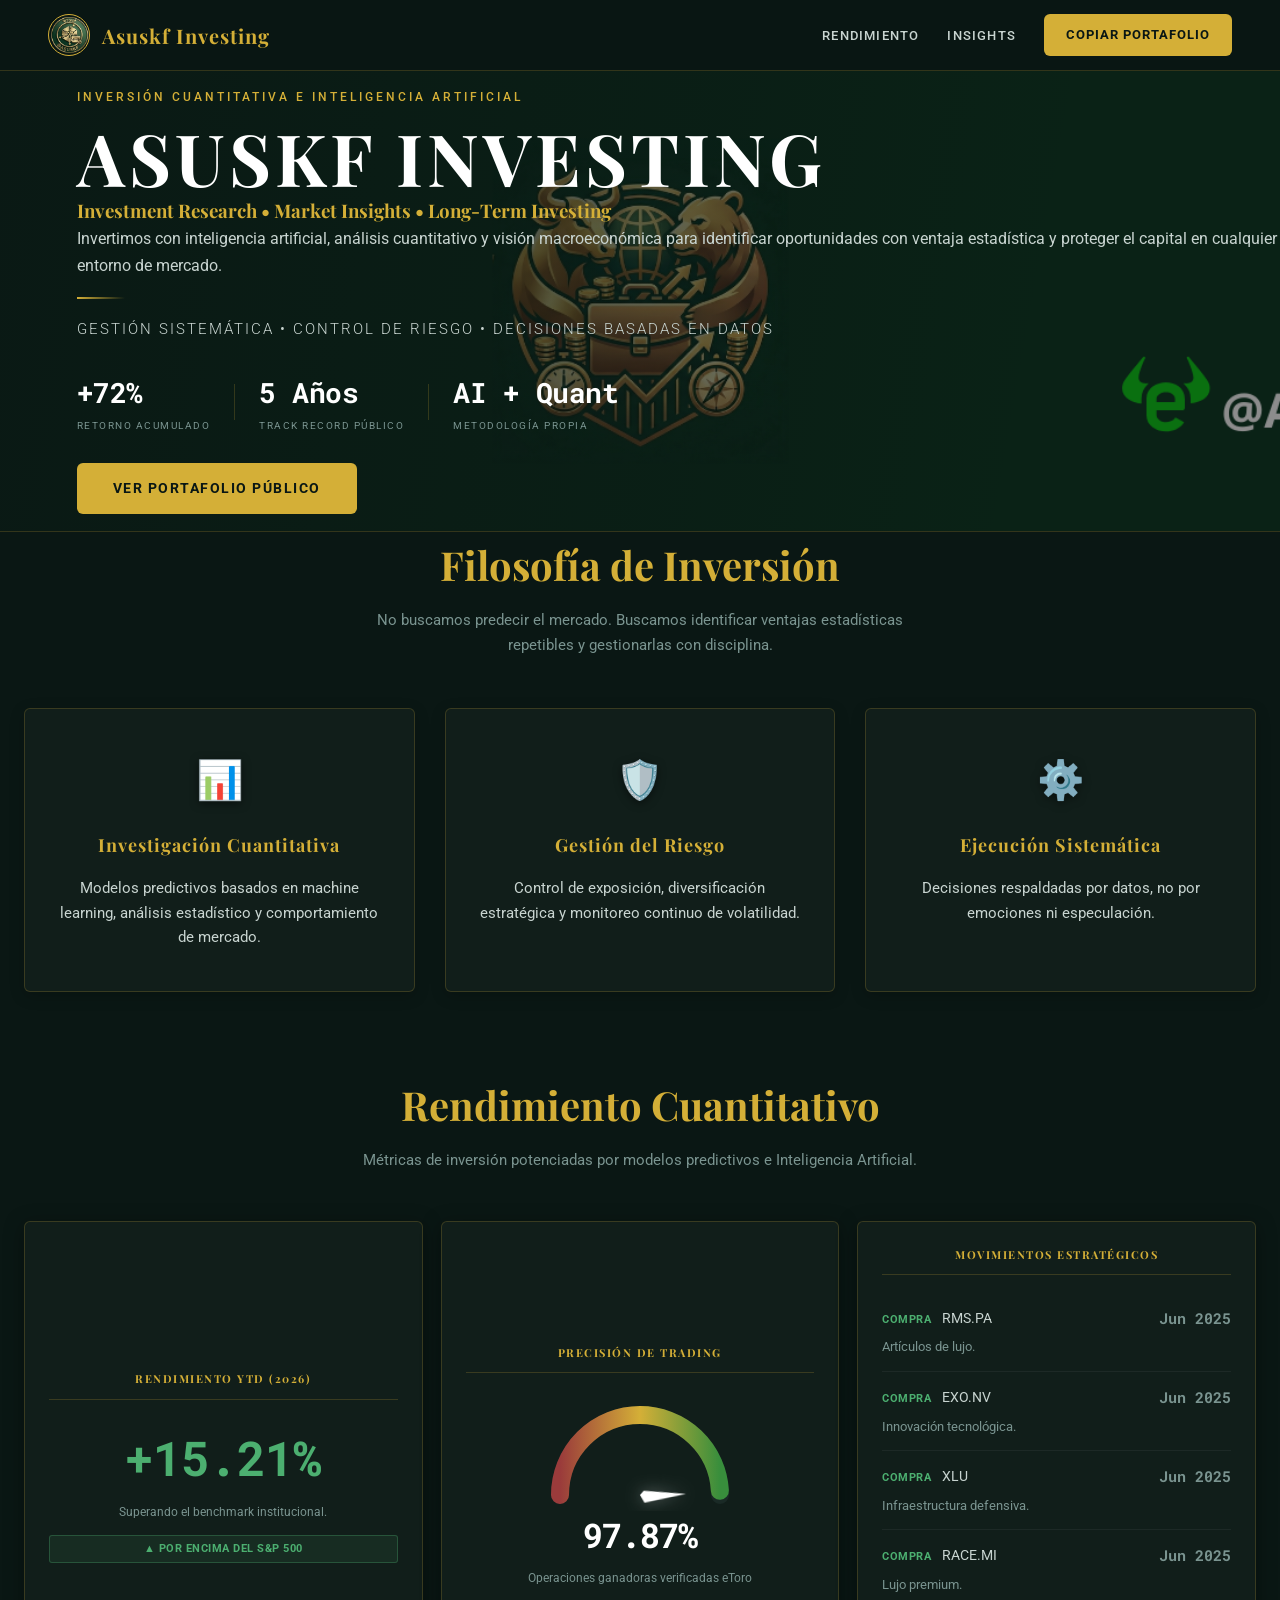
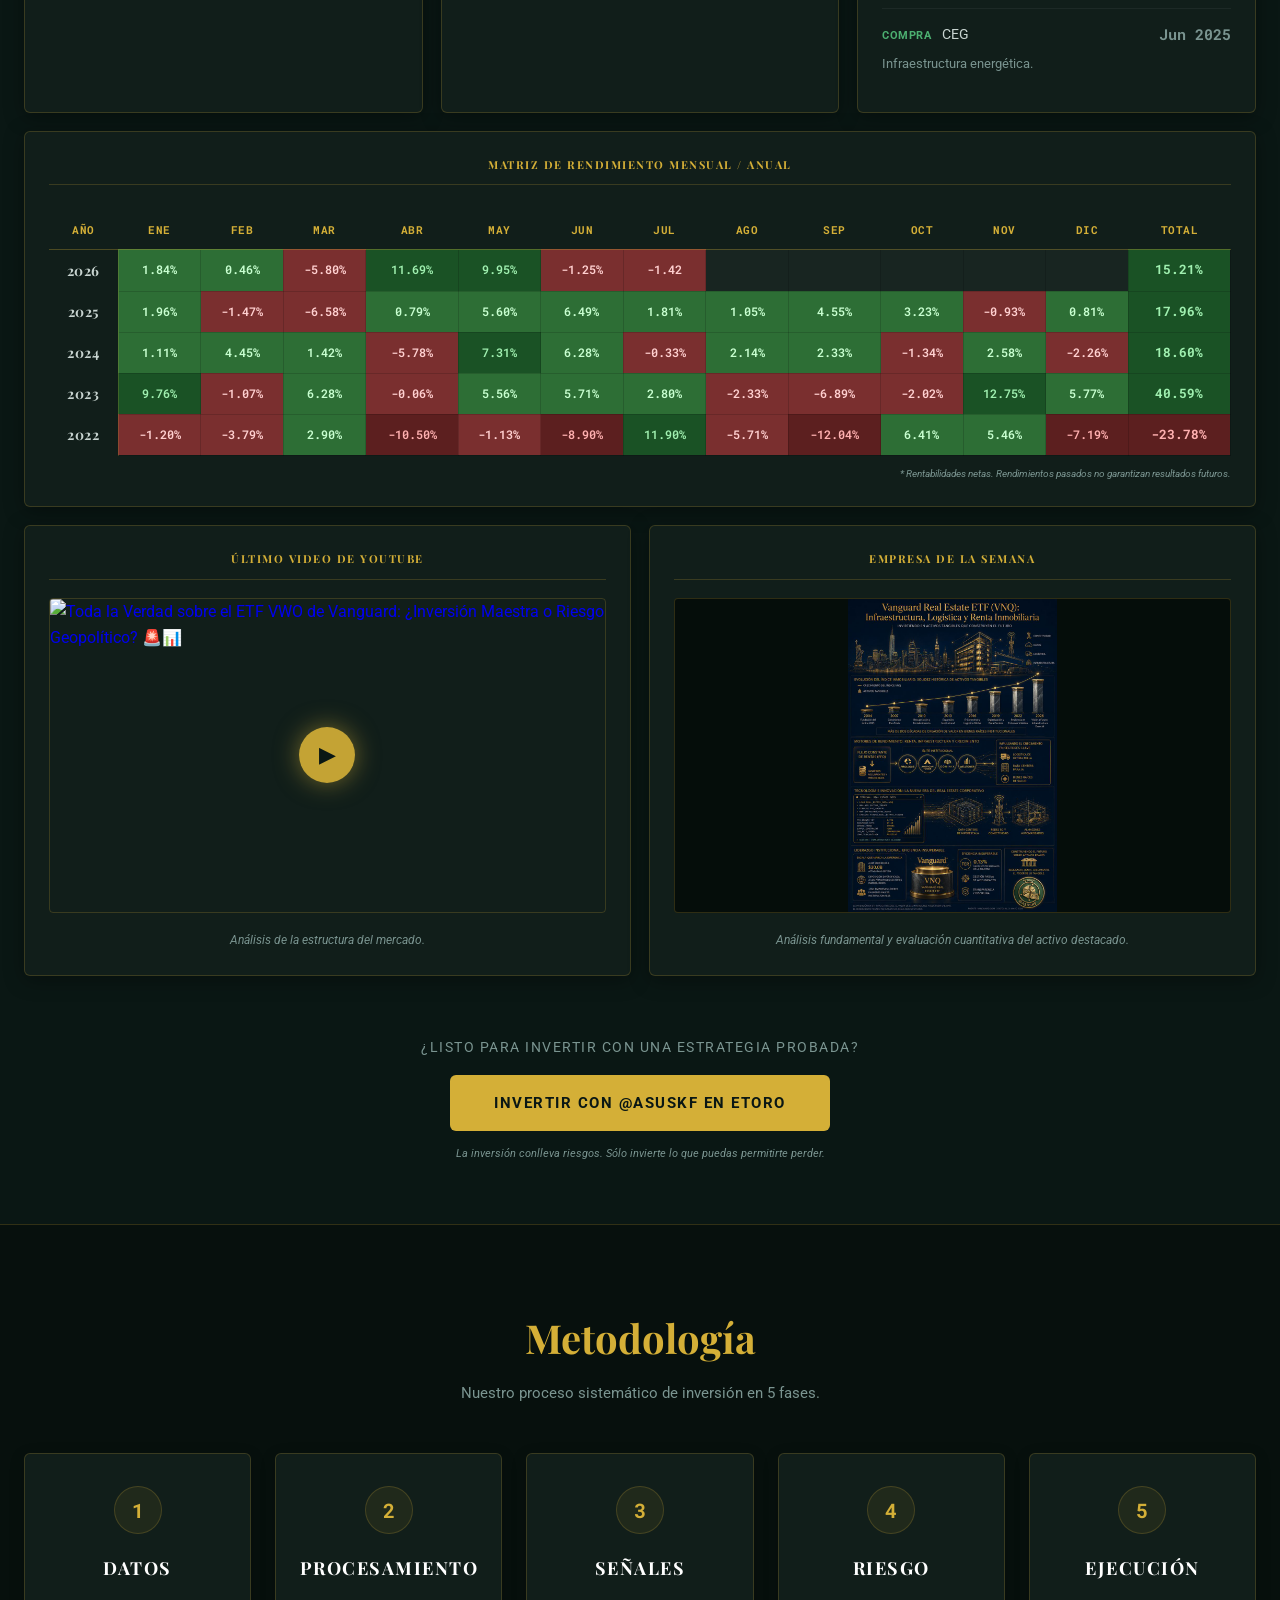
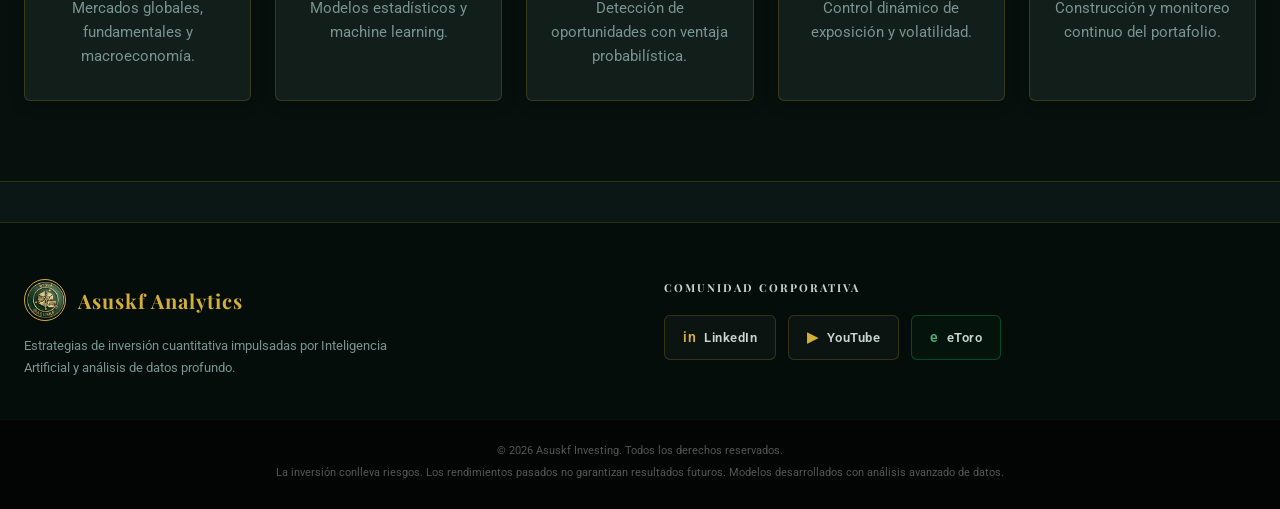
==== index.html @ d6ba8dea "test" ====
<!DOCTYPE html>
<html lang="es">
<head>
    <meta charset="UTF-8">
    <meta name="viewport" content="width=device-width, initial-scale=1.0">
    <link rel="icon" href="assets/images/logo.png" type="image/png">
    <title>Quant investing</title>
    <link rel="stylesheet" href="assets/css/style.css">
    <link href="https://fonts.googleapis.com/css2?family=Playfair+Display:wght@400;700&family=Roboto:wght@300;400;500;700&family=Roboto+Mono:wght@400;700&display=swap" rel="stylesheet">
</head>
<body>

    <header class="navbar">
        <div class="logo-container">
            <img src="assets/images/logo.png" alt="Logo Asuskf" class="logo-img">
            <span class="logo-text">Asuskf Investing</span>
        </div>
        <nav>
            <ul>
                <li><a href="#dashboard">Rendimiento</a></li>
                <li><a href="#contenido">Insights</a></li>
                <li><a href="https://www.etoro.com/people/asuskf" class="btn-etoro-nav" target="_blank">Copiar Portafolio</a></li>
            </ul>
        </nav>
    </header>

    <section id="inicio" class="hero-container">
        <div class="banner-wrapper">
            <img src="assets/images/banner.png" alt="Banner ASUSKF Capital Research" class="banner-img">
            <div class="banner-overlay">
                <div class="banner-text">
                    <div class="hero-eyebrow">INVERSIÓN CUANTITATIVA E INTELIGENCIA ARTIFICIAL</div>
                    <h1>ASUSKF INVESTING</h1> 
                    <h3>Investment Research • Market Insights • Long-Term Investing</h3>
                    <p class="hero-description">
                        Invertimos con inteligencia artificial, análisis cuantitativo y visión macroeconómica para identificar oportunidades con ventaja estadística y proteger el capital en cualquier entorno de mercado.
                    </p>
                    <div class="banner-divider"></div>
                    <p class="subtitle">Gestión Sistemática • Control de Riesgo • Decisiones Basadas en Datos</p>

                    <div class="hero-stats">
                        <div class="hero-stat">
                            <span class="hero-stat-value" id="hero-total-return">+104%</span>
                            <span class="hero-stat-label">Retorno Acumulado</span>
                        </div>
                        <div class="hero-stat-divider"></div>
                        <div class="hero-stat">
                            <span class="hero-stat-value">5 Años</span>
                            <span class="hero-stat-label">Track Record Público</span>
                        </div>
                        <div class="hero-stat-divider"></div>
                        <div class="hero-stat">
                            <span class="hero-stat-value">AI + Quant</span>
                            <span class="hero-stat-label">Metodología Propia</span>
                        </div>
                    </div>
                    
                    <a href="https://www.etoro.com/people/asuskf" target="_blank" class="btn-primary btn-large btn-hero">
                        Ver Portafolio Público
                    </a>
                </div>
            </div>
        </div>
    </section>

    <section class="investment-philosophy">
        <div class="container">
            <div class="section-header">
                <h2>Filosofía de Inversión</h2>
                <p>
                    No buscamos predecir el mercado.
                    Buscamos identificar ventajas estadísticas repetibles
                    y gestionarlas con disciplina.
                </p>
            </div>
            <div class="philosophy-grid">
                <div class="philosophy-card reveal delay-1">
                    <div class="card-icon">📊</div>
                    <h3>Investigación Cuantitativa</h3>
                    <p>Modelos predictivos basados en machine learning, análisis estadístico y comportamiento de mercado.</p>
                </div>
                
                <div class="philosophy-card reveal delay-2">
                    <div class="card-icon">🛡️</div>
                    <h3>Gestión del Riesgo</h3>
                    <p>Control de exposición, diversificación estratégica y monitoreo continuo de volatilidad.</p>
                </div>
                
                <div class="philosophy-card reveal delay-3">
                    <div class="card-icon">⚙️</div>
                    <h3>Ejecución Sistemática</h3>
                    <p>Decisiones respaldadas por datos, no por emociones ni especulación.</p>
                </div>
            </div>
        </div>
    </section>

    <section id="dashboard" class="dashboard-section">
        <div class="container">
            <div class="section-header">
                <h2>Rendimiento Cuantitativo</h2>
                <p>Métricas de inversión potenciadas por modelos predictivos e Inteligencia Artificial.</p>
            </div>

            <div class="dashboard-grid">
                <div class="card card-mes reveal delay-1">
                    <h3>Rendimiento YTD (2026)</h3>
                    <div class="metric-big positive" id="ytd-display">—</div>
                    <p class="metric-sub">Superando el benchmark institucional.</p>
                    <div class="metric-badge positive-badge">▲ Por encima del S&P 500</div>
                </div>

                <div class="card card-precision reveal delay-2">
                    <h3>Precisión de Trading</h3>
                    <div class="gauge-container">
                        <svg class="gauge" viewBox="0 0 100 60" xmlns="http://www.w3.org/2000/svg">
                            <defs>
                                <linearGradient id="grad1" x1="0%" y1="0%" x2="100%" y2="0%">
                                    <stop offset="0%" style="stop-color:#9A3B3B;" />
                                    <stop offset="50%" style="stop-color:#d4af37;" />
                                    <stop offset="100%" style="stop-color:#388E3C;" />
                                </linearGradient>
                            </defs>
                            <path class="gauge-bg" d="M 10 52 A 40 40 0 0 1 90 52" />
                            <path id="gauge-fill" class="gauge-fill" d="M 10 52 A 40 40 0 0 1 90 52" stroke="url(#grad1)" />
                            <path id="gauge-needle" d="M 50 52 L 48 48 L 27 51 L 48 54 Z" fill="white" />
                        </svg>
                        <div class="gauge-value" id="win-rate-text">0%</div>
                    </div>
                    <p class="metric-sub">Operaciones ganadoras verificadas eToro</p>
                </div>

                <div class="card card-compras reveal delay-3">
                    <h3>Movimientos Estratégicos</h3>
                    <ul class="trade-list">
                        <li>
                            <div class="trade-row">
                                <span><span class="buy">COMPRA</span> RMS.PA</span>
                                <span>Artículos de lujo.</span>
                                <span class="trade-date">Jun 2025</span>
                            </div>
                        </li>
                        <li>
                            <div class="trade-row">
                                <span><span class="buy">COMPRA</span> EXO.NV</span>
                                <span>Innovación tecnológica.</span>
                                <span class="trade-date">Jun 2025</span>
                            </div>
                        </li>
                        <li>
                            <div class="trade-row">
                                <span><span class="buy">COMPRA</span> XLU</span>
                                <span>Infraestructura defensiva.</span>
                                <span class="trade-date">Jun 2025</span>
                            </div>
                        </li>
                        <li>
                            <div class="trade-row">
                                <span><span class="buy">COMPRA</span> RACE.MI</span>
                                <span>Lujo premium.</span>
                                <span class="trade-date">Jun 2025</span>
                            </div>
                        </li>
                        <li>
                            <div class="trade-row">
                                <span><span class="buy">COMPRA</span> CEG</span>
                                <span>Infraestructura energética.</span>
                                <span class="trade-date">Jun 2025</span>
                            </div>
                        </li>
                    </ul>
                </div>

                <div class="card card-matriz reveal delay-1">
                    <h3>Matriz de Rendimiento Mensual / Anual</h3>
                    <div class="table-responsive">
                        <table class="matriz-table">
                            <thead>
                                <tr>
                                    <th>Año</th><th>Ene</th><th>Feb</th><th>Mar</th><th>Abr</th><th>May</th><th>Jun</th><th>Jul</th><th>Ago</th><th>Sep</th><th>Oct</th><th>Nov</th><th>Dic</th><th>Total</th>
                                </tr>
                            </thead>
                            <tbody></tbody>
                        </table>
                    </div>
                    <p class="matrix-disclaimer">* Rentabilidades netas. Rendimientos pasados no garantizan resultados futuros.</p>
                </div>

                <div id="contenido" class="card card-youtube reveal delay-1">
                    <h3>Último Video de YouTube</h3>
                    <div class="video-container custom-thumbnail">
                        <a href="https://www.youtube.com/watch?v=AhhLH4SSQbY" target="_blank" rel="noopener noreferrer" class="youtube-thumbnail-link">
                            <img src="https://img.youtube.com/vi/AhhLH4SSQbY/maxresdefault.jpg" alt="Toda la Verdad sobre el ETF VWO de Vanguard: ¿Inversión Maestra o Riesgo Geopolítico? 🚨📊" style="width: 100%; max-width: 560px; height: auto;">
                            <div class="play-button">▶</div>
                            
                        </a>
                    </div>
                    <p class="sub-text">Análisis de la estructura del mercado.</p>
                </div>

                <div class="card card-infografia reveal delay-2">
                    <h3>Empresa de la Semana</h3>
                    <div class="infographic-container">
                        <img src="assets/images/insight_semana.jpg" alt="Infografía de análisis de la empresa evaluada" class="infographic-img clickable">
                    </div>
                    <p class="sub-text">Análisis fundamental y evaluación cuantitativa del activo destacado.</p>
                </div>
            </div>

            <div class="cta-center reveal delay-3">
                <p class="cta-pre">¿Listo para invertir con una estrategia probada?</p>
                <a href="https://www.etoro.com/people/asuskf" class="btn-primary btn-large" target="_blank">Invertir con @Asuskf en eToro</a>
                <p class="cta-disclaimer">La inversión conlleva riesgos. Sólo invierte lo que puedas permitirte perder.</p>
            </div>
        </div>
    </section>

    <section class="methodology-section">
        <div class="container">
            <div class="section-header">
                <h2>Metodología</h2>
                <p>Nuestro proceso sistemático de inversión en 5 fases.</p>
            </div>
            
            <div class="methodology-grid">
                <div class="methodology-card reveal delay-1">
                    <span class="step-number">1</span>
                    <h3>Datos</h3>
                    <p>Mercados globales, fundamentales y macroeconomía.</p>
                </div>
                
                <div class="methodology-card reveal delay-2">
                    <span class="step-number">2</span>
                    <h3>Procesamiento</h3>
                    <p>Modelos estadísticos y machine learning.</p>
                </div>
                
                <div class="methodology-card reveal delay-3">
                    <span class="step-number">3</span>
                    <h3>Señales</h3>
                    <p>Detección de oportunidades con ventaja probabilística.</p>
                </div>
                
                <div class="methodology-card reveal delay-1">
                    <span class="step-number">4</span>
                    <h3>Riesgo</h3>
                    <p>Control dinámico de exposición y volatilidad.</p>
                </div>
                
                <div class="methodology-card reveal delay-2">
                    <span class="step-number">5</span>
                    <h3>Ejecución</h3>
                    <p>Construcción y monitoreo continuo del portafolio.</p>
                </div>
            </div>
        </div>
    </section>
    <footer class="footer-section reveal delay-1">
        <div class="container footer-grid">
            <div class="footer-brand">
                <div class="logo-container">
                    <img src="assets/images/logo.png" alt="Logo Asuskf" class="logo-img">
                    <span class="logo-text">Asuskf Analytics</span>
                </div>
                <p class="footer-description">Estrategias de inversión cuantitativa impulsadas por Inteligencia Artificial y análisis de datos profundo.</p>
            </div>
            <div class="footer-social">
                <h3>Comunidad Corporativa</h3>
                <div class="social-links">
                    <a href="https://www.linkedin.com/company/asuskf-investing/" target="_blank" rel="noopener noreferrer" class="social-btn">
                        <span class="social-icon">in</span> LinkedIn
                    </a>
                    <a href="https://www.youtube.com/@Asuskf_Investing" target="_blank" rel="noopener noreferrer" class="social-btn">
                        <span class="social-icon">▶</span> YouTube
                    </a>
                    <a href="https://www.etoro.com/people/asuskf" target="_blank" rel="noopener noreferrer" class="social-btn etoro-btn">
                        <span class="social-icon">e</span> eToro
                    </a>
                </div>
            </div>
        </div>
        
        <div class="footer-legal">
            <div class="container">
                <p>&copy; 2026 Asuskf Investing. Todos los derechos reservados.</p>
                <p>La inversión conlleva riesgos. Los rendimientos pasados no garantizan resultados futuros. Modelos desarrollados con análisis avanzado de datos.</p>
            </div>
        </div>
    </footer>

    <div id="imageModal" class="modal">
        <span class="close-modal">&times;</span>
        <img class="modal-content" id="imgModalOutput">
        <div id="caption">Análisis de Asuskf</div>
    </div>

    <script src="assets/js/main.js"></script>
</body>
</html>
---- assets/css/style.css ----
/* =========================================
   VARIABLES INSTITUCIONALES
   ========================================= */
:root {
    --bg-dark: #0a1714;
    --bg-light-dark: #12211d;
    --bg-card: #111e1a;
    --gold-metallic: #d4af37;
    --gold-light: #e8cc6a;
    --gold-hover: #b5952f;
    --text-light: #c8d4d0;
    --text-muted: #7a9490;
    --text-white: #ffffff;

    --matrix-green: #2d6e35;
    --matrix-green-strong: #1a5225;
    --matrix-red: #7a2f2f;
    --matrix-red-strong: #5c1f1f;
    --matrix-neutral: rgba(255, 255, 255, 0.03);

    --font-heading: 'Playfair Display', serif;
    --font-body: 'Roboto', sans-serif;
    --font-mono: 'Roboto Mono', monospace;

    --border-gold: rgba(212, 175, 55, 0.2);
    --border-gold-hover: rgba(212, 175, 55, 0.5);
    --radius: 6px;
}

/* =========================================
   RESET & BASE
   ========================================= */
*, *::before, *::after { margin: 0; padding: 0; box-sizing: border-box; }

html { scroll-behavior: smooth; }

body {
    background-color: var(--bg-dark);
    color: var(--text-light);
    font-family: var(--font-body);
    line-height: 1.65;
    -webkit-font-smoothing: antialiased;
}

h1, h2, h3 {
    font-family: var(--font-heading);
    color: var(--gold-metallic);
}

.container {
    max-width: 1300px;
    margin: 0 auto;
    padding: 0 24px;
}

/* =========================================
   NAVBAR
   ========================================= */
.navbar {
    display: flex;
    justify-content: space-between;
    align-items: center;
    padding: 14px 48px;
    background-color: rgba(10, 23, 20, 0.97);
    position: sticky;
    top: 0;
    z-index: 100;
    border-bottom: 1px solid var(--border-gold);
    backdrop-filter: blur(12px);
}

.logo-container { display: flex; align-items: center; gap: 12px; }
.logo-img { height: 42px; width: auto; border-radius: 50%; border: 1.5px solid var(--gold-metallic); }
.logo-text {
    font-family: var(--font-heading);
    font-size: 20px;
    font-weight: 700;
    color: var(--gold-metallic);
    letter-spacing: 1px;
}

nav ul { list-style: none; display: flex; gap: 28px; align-items: center; }
nav ul li a {
    text-decoration: none;
    color: var(--text-light);
    font-size: 13px;
    text-transform: uppercase;
    letter-spacing: 1.2px;
    transition: color 0.25s ease;
    font-weight: 500;
}
nav ul li a:hover { color: var(--gold-metallic); }

/* =========================================
   BOTONES
   ========================================= */
.btn-primary, .btn-etoro-nav {
    background-color: var(--gold-metallic);
    color: var(--bg-dark);
    padding: 10px 22px;
    text-decoration: none;
    font-weight: 700;
    border-radius: var(--radius);
    text-transform: uppercase;
    font-size: 13px;
    letter-spacing: 1px;
    transition: background-color 0.25s ease, transform 0.2s ease, box-shadow 0.25s ease;
    display: inline-block;
}
.btn-primary:hover, .btn-etoro-nav:hover {
    background-color: var(--gold-light);
    transform: translateY(-1px);
    box-shadow: 0 6px 20px rgba(212, 175, 55, 0.3);
}
.btn-large { padding: 16px 44px; font-size: 15px; letter-spacing: 1.5px; }
.btn-hero {
    margin-top: 28px;
    padding: 14px 36px;
    font-size: 14px;
    background-color: var(--gold-metallic);
    border: none;
}

.cta-center { text-align: center; margin-top: 60px; }
.cta-pre {
    font-size: 14px;
    color: var(--text-muted);
    text-transform: uppercase;
    letter-spacing: 1.5px;
    margin-bottom: 16px;
}
.cta-disclaimer {
    font-size: 11px;
    color: var(--text-muted);
    margin-top: 14px;
    font-style: italic;
}

/* =========================================
   HERO / BANNER
   ========================================= */
.hero-container {
    position: relative;
    width: 100%;
    border-bottom: 1px solid var(--border-gold);
}

.banner-wrapper { position: relative; width: 100%; }

.banner-img {
    width: 100%;
    height: clamp(380px, 55vw, 460px);
    object-fit: cover;
    object-position: center top;
    filter: brightness(0.55);
    display: block;
}

.banner-overlay {
    position: absolute;
    inset: 0;
    display: flex;
    align-items: center;
    padding-left: clamp(32px, 6vw, 100px);
    background: linear-gradient(100deg, rgba(10, 23, 20, 0.82) 0%, rgba(10, 23, 20, 0.3) 55%, transparent 80%);
}

.hero-eyebrow {
    font-size: 12px;
    text-transform: uppercase;
    letter-spacing: 3px;
    color: var(--gold-metallic);
    margin-bottom: 12px;
    font-weight: 500;
}

.banner-text h1 {
    font-size: clamp(38px, 6vw, 72px);
    line-height: 1.05;
    margin: 0;
    letter-spacing: 4px;
    color: var(--text-white);
}

.banner-divider {
    width: 48px;
    height: 2px;
    background: linear-gradient(90deg, var(--gold-metallic), transparent);
    margin: 18px 0;
}

.subtitle {
    font-size: clamp(12px, 1.5vw, 15px);
    color: var(--text-light);
    letter-spacing: 2px;
    text-transform: uppercase;
    font-weight: 300;
}

/* Estadísticas en el hero */
.hero-stats {
    display: flex;
    align-items: center;
    gap: 24px;
    margin-top: 28px;
    flex-wrap: wrap;
}

.hero-stat { display: flex; flex-direction: column; }

.hero-stat-value {
    font-family: var(--font-mono);
    font-size: clamp(20px, 2.5vw, 28px);
    font-weight: 700;
    color: var(--text-white);
    letter-spacing: -0.5px;
}
.hero-stat-value.positive { color: #4caf70; }

.hero-stat-label {
    font-size: 10px;
    text-transform: uppercase;
    letter-spacing: 1.5px;
    color: var(--text-muted);
    margin-top: 2px;
}

.hero-stat-divider {
    width: 1px;
    height: 36px;
    background: var(--border-gold);
    flex-shrink: 0;
}

/* =========================================
   DASHBOARD
   ========================================= */
.dashboard-section { padding: 80px 0 60px; }

.section-header { text-align: center; margin-bottom: 48px; }
.section-eyebrow {
    font-size: 11px;
    text-transform: uppercase;
    letter-spacing: 3px;
    color: var(--gold-metallic);
    margin-bottom: 8px;
}
.section-header h2 { font-size: clamp(28px, 4vw, 40px); margin-bottom: 10px; }
.section-header p { color: var(--text-muted); font-size: 15px; max-width: 560px; margin: 0 auto; }

/* Grid */
.dashboard-grid {
    display: grid;
    grid-template-columns: repeat(6, 1fr);
    gap: 18px;
}

/* Cards */
.card {
    background-color: var(--bg-card);
    border: 1px solid var(--border-gold);
    border-radius: var(--radius);
    padding: 24px;
    display: flex;
    flex-direction: column;
    box-shadow: 0 4px 20px rgba(0, 0, 0, 0.35);
    transition: border-color 0.25s ease, box-shadow 0.25s ease;
}
.card:hover {
    border-color: var(--border-gold-hover);
    box-shadow: 0 8px 32px rgba(0, 0, 0, 0.5);
}

.card h3 {
    font-size: 11px;
    text-transform: uppercase;
    letter-spacing: 1.5px;
    margin-bottom: 18px;
    border-bottom: 1px solid var(--border-gold);
    padding-bottom: 10px;
    text-align: center;
    color: var(--gold-metallic);
}

/* Posicionamiento en grid */
.card-mes       { grid-column: span 2; text-align: center; justify-content: center; min-height: 200px; }
.card-precision { grid-column: span 2; text-align: center; justify-content: center; min-height: 200px; }
.card-compras   { grid-column: span 2; min-height: 200px; }
.card-matriz    { grid-column: span 6; }
.card-youtube   { grid-column: span 3; min-height: 260px; }
.card-infografia{ grid-column: span 3; min-height: 260px; }

/* Métricas KPI */
.metric-big {
    font-size: clamp(36px, 4vw, 48px);
    font-weight: 700;
    color: var(--text-white);
    font-family: var(--font-mono);
    letter-spacing: -1px;
}
.metric-big.positive { color: #4caf70; }
.metric-big.negative { color: #e57373; }
.metric-sub { font-size: 12px; color: var(--text-muted); margin-top: 6px; }

.metric-badge {
    display: inline-block;
    margin-top: 12px;
    padding: 4px 10px;
    border-radius: 3px;
    font-size: 11px;
    font-weight: 700;
    letter-spacing: 0.5px;
    text-transform: uppercase;
}
.positive-badge {
    background-color: rgba(76, 175, 112, 0.1);
    color: #4caf70;
    border: 1px solid rgba(76, 175, 112, 0.3);
}

/* Lista de trades */
.trade-list { list-style: none; width: 100%; }
.trade-list li {
    padding: 9px 0;
    border-bottom: 1px solid rgba(255,255,255,0.05);
    font-size: 14px;
}
.trade-list li:last-child { border-bottom: none; }
.trade-row {
        display: flex;
        flex-wrap: wrap;
        justify-content: space-between;
        align-items: center;
        padding: 4px 0;
    }
/* Evita que "COMPRA" y el nombre de la acción se rompan en dos líneas */
    .trade-row > span:first-child {
        white-space: nowrap; 
    }

    /* Evita que el mes y el año de la fecha se separen */
    .trade-row .trade-date {
        white-space: nowrap;
        text-align: right;
    }
    
    /* Magia Flexbox: Movemos la descripción hacia abajo */
    .trade-row > span:nth-child(2) {
        flex: 1 1 100%; /* Le decimos que ocupe todo el ancho de la tarjeta */
        order: 3; /* Lo forzamos a mostrarse DESPUÉS de la fecha */
        margin-top: 6px;
        font-size: 13px;
        color: var(--text-muted);
        text-align: left; /* Lo alineamos a la izquierda para que sea fácil de leer */
    }
.trade-date {
    font-size: 15px;
    color: var(--text-muted);
    font-family: var(--font-mono);
    font-weight: 700;
}
.buy  { color: #4caf70; font-weight: 700; margin-right: 8px; font-size: 11px; letter-spacing: 0.5px; }
.sell { color: #e57373; font-weight: 700; margin-right: 8px; font-size: 11px; letter-spacing: 0.5px; }

/* =========================================
   TABLA MATRIZ DE RENDIMIENTO
   ========================================= */
.table-responsive { overflow-x: auto; }

.matriz-table {
    width: 100%;
    border-collapse: collapse;
    text-align: center;
    font-size: 13px;
    font-family: var(--font-mono);
    margin-top: 8px;
}

.matriz-table th {
    padding: 10px 8px;
    color: var(--gold-metallic);
    font-weight: 700;
    font-size: 11px;
    border-bottom: 1px solid rgba(212, 175, 55, 0.3);
    text-transform: uppercase;
    letter-spacing: 0.5px;
}

.matriz-table td {
    padding: 9px 8px;
    border: 1px solid rgba(0, 0, 0, 0.15);
    transition: filter 0.2s ease;
    font-size: 12px;
}
.matriz-table td:hover { filter: brightness(1.25); cursor: default; }

.matriz-table td:first-child {
    font-weight: 700;
    color: var(--text-light);
    background-color: transparent;
    border: none;
    border-right: 1px solid var(--border-gold);
    font-family: var(--font-heading);
    font-size: 14px;
    letter-spacing: 0.5px;
}

/* Colores del heatmap */
.bg-positive        { background-color: var(--matrix-green); color: #c8ffd0; font-weight: 600; }
.bg-positive-strong { background-color: var(--matrix-green-strong) !important; color: #a0f0b0; }
.bg-negative        { background-color: var(--matrix-red); color: #ffd0d0; font-weight: 600; }
.bg-negative-strong { background-color: var(--matrix-red-strong) !important; color: #ffb0b0; }
.bg-neutral         { background-color: var(--matrix-neutral); color: var(--text-muted); }

/* Columna "Total" con énfasis */
.col-total {
    border-left: 1px solid var(--border-gold-hover) !important;
    font-weight: 700 !important;
    font-size: 13px !important;
}

.matrix-disclaimer {
    font-size: 10px;
    color: var(--text-muted);
    text-align: right;
    margin-top: 10px;
    font-style: italic;
}

/* =========================================
   GAUGE / TACÓMETRO — CORREGIDO
   ========================================= */
.gauge-container {
    display: flex;
    flex-direction: column;
    align-items: center;
    width: 100%;
}

.gauge {
    width: 90%;
    max-width: 200px;
}

.gauge-bg, .gauge-fill {
    fill: none;
    stroke-width: 9;
    stroke-linecap: round;
}

.gauge-bg { stroke: #1a2a26; }

/* El fill parte en 0, el JS lo anima */
.gauge-fill { stroke-dasharray: 0 126; }

#gauge-needle {
    fill: #ffffff;
    transform-origin: 50px 52px; /* coincide con el punto central del arco */
    transition: transform 1.5s cubic-bezier(0.22, 1, 0.36, 1);
    filter: drop-shadow(0 0 4px rgba(255, 255, 255, 0.3));
}

.gauge-value {
    font-size: 34px;
    font-weight: 700;
    color: var(--text-white);
    font-family: var(--font-mono);
    margin-top: -4px;
    letter-spacing: -1px;
}

/* =========================================
   VIDEO Y THUMBNAIL PERSONALIZADO
   ========================================= */
.video-container {
    position: relative;
    padding-bottom: 56.25%;
    height: 0;
    overflow: hidden;
    border-radius: 4px;
    border: 1px solid var(--border-gold);
    margin-bottom: 10px;
    flex: 1;
}

.custom-thumbnail a {
    display: block;
    position: absolute;
    inset: 0;
    text-decoration: none;
}

.custom-thumbnail img {
    width: 100%;
    height: 100%;
    object-fit: cover;
    transition: transform 0.35s ease;
}

.custom-thumbnail a:hover img { transform: scale(1.04); }

.play-button {
    position: absolute;
    top: 50%;
    left: 50%;
    transform: translate(-50%, -50%);
    width: 56px;
    height: 56px;
    background-color: rgba(212, 175, 55, 0.92);
    color: var(--bg-dark);
    border-radius: 50%;
    display: flex;
    align-items: center;
    justify-content: center;
    font-size: 22px;
    box-shadow: 0 0 24px rgba(212, 175, 55, 0.5);
    transition: all 0.3s ease;
}

.custom-thumbnail a:hover .play-button {
    background-color: #ffffff;
    box-shadow: 0 0 36px rgba(255, 255, 255, 0.7);
    transform: translate(-50%, -50%) scale(1.1);
}

.sub-text { font-size: 12px; color: var(--text-muted); margin-top: 8px; font-style: italic; text-align: center; }

/* =========================================
   INFOGRAFÍA
   ========================================= */
.infographic-container {
    position: relative;
    width: 100%;
    padding-bottom: 56.25%;
    height: 0;
    overflow: hidden;
    border-radius: 4px;
    border: 1px solid var(--border-gold);
    margin-bottom: 10px;
    background-color: #050d0a;
    flex: 1;
}

.infographic-img {
    position: absolute;
    inset: 0;
    width: 100%;
    height: 100%;
    object-fit: contain;
    object-position: center;
    transition: transform 0.4s ease;
}

.clickable { cursor: zoom-in; }
.card-infografia:hover .infographic-img { transform: scale(1.03); }

/* =========================================
   MODAL LIGHTBOX
   ========================================= */
.modal {
    display: none;
    position: fixed;
    z-index: 1000;
    inset: 0;
    background-color: rgba(5, 13, 10, 0.96);
    backdrop-filter: blur(6px);
    padding-top: 60px;
    overflow: auto;
}

.modal-content {
    margin: auto;
    display: block;
    width: auto;
    max-width: 95%;
    max-height: 85vh;
    object-fit: contain;
    border-radius: 8px;
    box-shadow: 0 10px 40px rgba(0, 0, 0, 0.9);
    border: 1px solid var(--border-gold-hover);
    animation: zoomIn 0.35s ease;
}

#caption {
    margin: 16px auto 0;
    display: block;
    width: 80%;
    max-width: 900px;
    text-align: center;
    color: var(--gold-metallic);
    padding: 10px 0;
    font-size: 16px;
    font-family: var(--font-heading);
    letter-spacing: 1px;
}

.close-modal {
    position: absolute;
    top: 20px;
    right: 36px;
    color: var(--text-light);
    font-size: 36px;
    font-weight: 300;
    cursor: pointer;
    line-height: 1;
    transition: color 0.2s;
}
.close-modal:hover { color: var(--gold-metallic); }

@keyframes zoomIn {
    from { transform: scale(0.88); opacity: 0; }
    to   { transform: scale(1);    opacity: 1; }
}

/* =========================================
   SCROLL REVEAL
   ========================================= */
.reveal { opacity: 0; transform: translateY(24px); transition: opacity 0.65s ease, transform 0.65s ease; }
.reveal.active { opacity: 1; transform: translateY(0); }
.delay-1 { transition-delay: 0.08s; }
.delay-2 { transition-delay: 0.18s; }
.delay-3 { transition-delay: 0.28s; }

/* =========================================
   FOOTER
   ========================================= */
.footer-section {
    background-color: #050d0a;
    border-top: 1px solid var(--border-gold);
    padding-top: 56px;
    margin-top: 40px;
}

.footer-grid {
    display: grid;
    grid-template-columns: 1fr 1fr;
    gap: 48px;
    padding-bottom: 40px;
}

.footer-brand .footer-description {
    margin-top: 14px;
    color: var(--text-muted);
    font-size: 13px;
    max-width: 380px;
    line-height: 1.7;
}

.footer-social h3 {
    font-size: 11px;
    text-transform: uppercase;
    letter-spacing: 2px;
    margin-bottom: 18px;
    color: var(--text-light);
}

.social-links { display: flex; gap: 12px; flex-wrap: wrap; }

.social-btn {
    display: flex;
    align-items: center;
    gap: 8px;
    padding: 10px 18px;
    background-color: rgba(255, 255, 255, 0.03);
    border: 1px solid var(--border-gold);
    border-radius: var(--radius);
    color: var(--text-light);
    text-decoration: none;
    font-size: 13px;
    font-weight: 600;
    letter-spacing: 0.5px;
    transition: all 0.25s ease;
}

.social-icon { color: var(--gold-metallic); font-size: 14px; }

.social-btn:hover {
    background-color: rgba(212, 175, 55, 0.08);
    border-color: var(--gold-metallic);
    color: var(--gold-metallic);
    transform: translateY(-2px);
    box-shadow: 0 4px 12px rgba(212, 175, 55, 0.1);
}

.social-btn.etoro-btn {
    background-color: rgba(0, 200, 100, 0.04);
    border-color: rgba(0, 200, 100, 0.3);
}
.social-btn.etoro-btn .social-icon { color: #4caf70; }
.social-btn.etoro-btn:hover {
    background-color: rgba(0, 200, 100, 0.12);
    border-color: #4caf70;
    color: var(--text-white);
    box-shadow: 0 4px 12px rgba(0, 200, 100, 0.15);
}

.footer-legal {
    text-align: center;
    padding: 22px 20px;
    background-color: #020504;
    font-size: 11px;
    color: #555;
    border-top: 1px solid rgba(255, 255, 255, 0.04);
}
.footer-legal p { margin-bottom: 4px; }
/* =========================================
   RESPONSIVIDAD (CÓDIGO CONSOLIDADO)
   ========================================= */

/* Tableta y Móvil grande */
@media (max-width: 1024px) {
    .card-mes, .card-precision, .card-compras { grid-column: span 3; }
}

@media (max-width: 900px) {
    /* Grids */
    .dashboard-grid {
        grid-template-columns: 1fr;
        max-width: 100%;
    }
    .card {
        min-width: 0; /* Clave para que CSS Grid no se estire de más */
        overflow: hidden; /* Corta o esconde cualquier cosa que intente salirse de la tarjeta */
    }
    .table-responsive {
        width: 100%;
        overflow-x: auto;
        -webkit-overflow-scrolling: touch; /* Scroll suave en iPads/iPhones */
        margin-bottom: 10px;
    }
    .card-matriz,
    .card-mes,
    .card-precision,
    .card-compras,
    .card-youtube,
    .card-infografia { grid-column: span 1; }

    .philosophy-grid { grid-template-columns: 1fr; }
    .methodology-grid { grid-template-columns: 1fr; }

    /* Navbar */
    .navbar {
        flex-direction: column;
        padding: 16px 20px;
        gap: 12px;
    }
    nav ul { flex-wrap: wrap; justify-content: center; gap: 16px; }

    /* --- SOLUCIÓN DEL HERO/BANNER --- */
    .banner-wrapper {
        position: relative;
        display: block; 
        min-height: auto;
    }
    
    .banner-img {
        position: absolute;
        top: 0; left: 0;
        width: 100%;
        height: 100%; /* La imagen ahora sigue el tamaño del texto */
        object-fit: cover;
        z-index: 0;
    }

    .banner-overlay {
        position: relative;
        inset: auto;
        width: 100%;
        height: auto;
        z-index: 1;
        display: flex;
        align-items: flex-start;
        /* Reducimos el padding superior de 120px a 40px para eliminar el salto */
        padding: 28px 24px 60px 24px; 
        background: linear-gradient(160deg, rgba(10, 23, 20, 0.95) 0%, rgba(10, 23, 20, 0.7) 100%);
    }   

    /* Ajustes internos del texto del banner */
    .hero-description {
        font-size: 16px; /* Texto más controlable en móvil */
    }

    .hero-stats { 
        gap: 16px; 
        margin-bottom: 20px;
        flex-wrap: wrap;
    }
    
    .hero-stat {
        flex: 1 1 45%;
    }
    .hero-stat-divider { display: none; }
}

/* Móvil Pequeño */
@media (max-width: 768px) {
    /* Footer */
    .footer-grid { grid-template-columns: 1fr; text-align: center; }
    .footer-brand .logo-container { justify-content: center; }
    .footer-brand .footer-description { margin: 14px auto 0; }
    .social-links { justify-content: center; }

    /* Ajuste del título */
    .banner-text h1 { 
        font-size: 32px; 
        letter-spacing: 2px; 
    }

    /* Modal */
    .close-modal { top: 12px; right: 20px; }
    .modal-content { width: 95%; }
}
/* =========================================
   SECCIÓN METODOLOGÍA (CAJITAS UX)
   ========================================= */

.methodology-section {
    padding: 80px 0;
    border-top: 1px solid var(--border-gold);
    border-bottom: 1px solid var(--border-gold);
    background-color: #07100d; /* Fondo ligeramente distinto para separar secciones */
}

/* El grid usará auto-fit para ser responsive automáticamente sin media queries extra */
.methodology-grid {
    display: grid;
    grid-template-columns: repeat(auto-fit, minmax(200px, 1fr));
    gap: 24px;
    margin-top: 48px;
}

/* Estilo de la cajita */
.methodology-card {
    background-color: var(--bg-card);
    border: 1px solid var(--border-gold);
    border-radius: var(--radius);
    padding: 32px 20px;
    text-align: center;
    display: flex;
    flex-direction: column;
    align-items: center;
    transition: transform 0.3s ease, border-color 0.3s ease, box-shadow 0.3s ease;
    box-shadow: 0 4px 15px rgba(0, 0, 0, 0.2);
}

/* Efecto al pasar el mouse (Hover) */
.methodology-card:hover {
    transform: translateY(-8px);
    border-color: var(--gold-metallic);
    box-shadow: 0 12px 30px rgba(0, 0, 0, 0.4);
}

/* Círculo dorado para el número del paso */
.step-number {
    display: flex;
    align-items: center;
    justify-content: center;
    width: 48px;
    height: 48px;
    background-color: rgba(212, 175, 55, 0.08);
    color: var(--gold-metallic);
    font-family: var(--font-mono);
    font-size: 20px;
    font-weight: 700;
    border-radius: 50%;
    border: 1px solid var(--border-gold);
    margin-bottom: 20px;
}

.methodology-card h3 {
    font-size: 18px;
    color: var(--text-white);
    margin-bottom: 12px;
    text-transform: uppercase;
    letter-spacing: 1.5px;
    border-bottom: none; /* Por si hereda estilos de otras tarjetas */
    padding-bottom: 0;
}

.methodology-card p {
    font-size: 15px;
    color: var(--text-muted);
    line-height: 1.6;
}

/* =========================================
   FILOSOFÍA DE INVERSIÓN (CAJITAS)
   ========================================= */

/* Grid automático: se adapta a móvil, tablet o PC sin media queries extras */
.philosophy-grid {
    display: grid;
    grid-template-columns: repeat(auto-fit, minmax(280px, 1fr));
    gap: 30px;
    margin-top: 50px;
}

/* Estilo base de la tarjeta */
.philosophy-card {
    background-color: var(--bg-card);
    border: 1px solid var(--border-gold);
    border-radius: var(--radius);
    padding: 40px 30px;
    text-align: center;
    display: flex;
    flex-direction: column;
    align-items: center;
    transition: transform 0.3s ease, border-color 0.3s ease, box-shadow 0.3s ease, background-color 0.3s ease;
    box-shadow: 0 4px 15px rgba(0, 0, 0, 0.2);
}

/* Efecto al pasar el mouse (Hover) */
.philosophy-card:hover {
    transform: translateY(-8px);
    border-color: var(--gold-metallic);
    box-shadow: 0 12px 30px rgba(0, 0, 0, 0.4);
    background-color: #15241f; /* Aclara ligeramente el fondo */
}

/* Ícono ilustrativo superior */
.philosophy-card .card-icon {
    font-size: 38px;
    margin-bottom: 20px;
    filter: drop-shadow(0 2px 4px rgba(0,0,0,0.5));
}

.philosophy-card h3 {
    font-size: 18px;
    color: var(--gold-metallic);
    margin-bottom: 16px;
    letter-spacing: 1px;
    border-bottom: none; /* Previene herencias indeseadas */
    padding-bottom: 0;
}

.philosophy-card p {
    font-size: 14.5px;
    color: var(--text-light);
    line-height: 1.7;
}
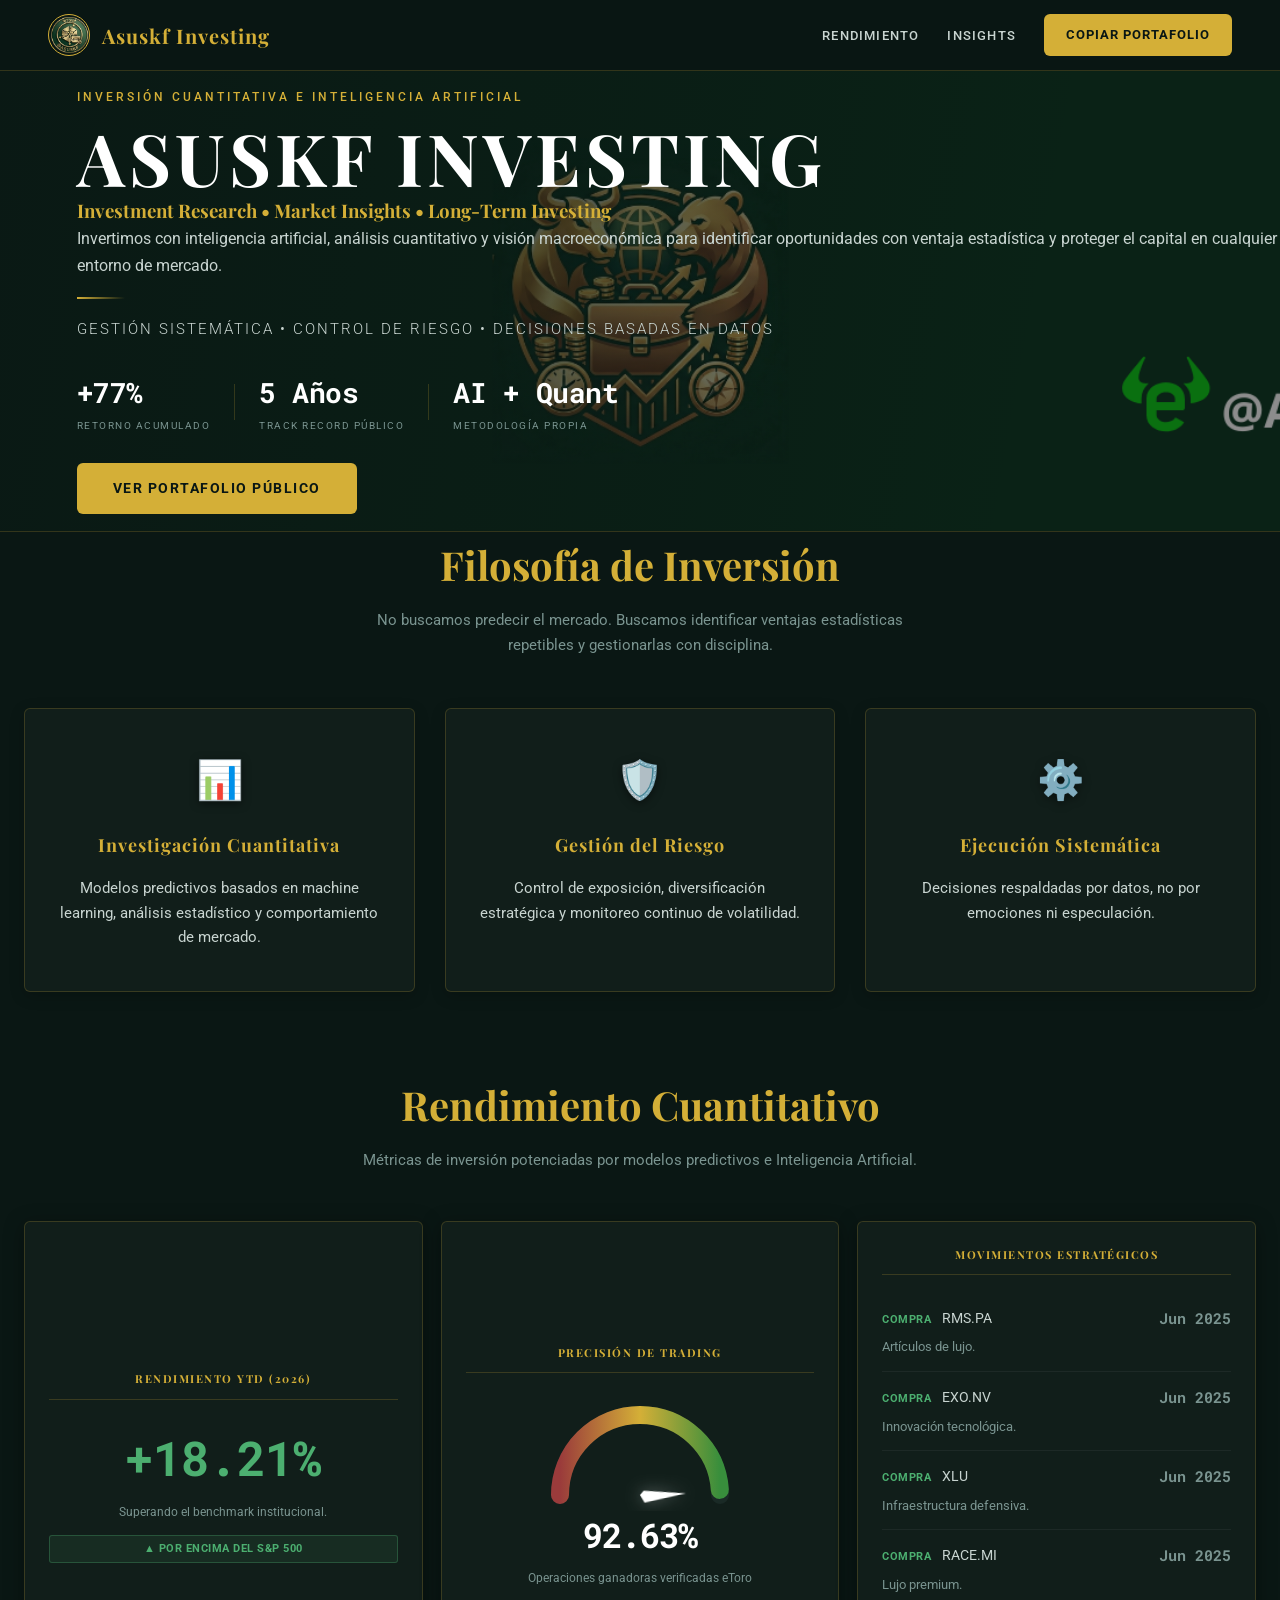
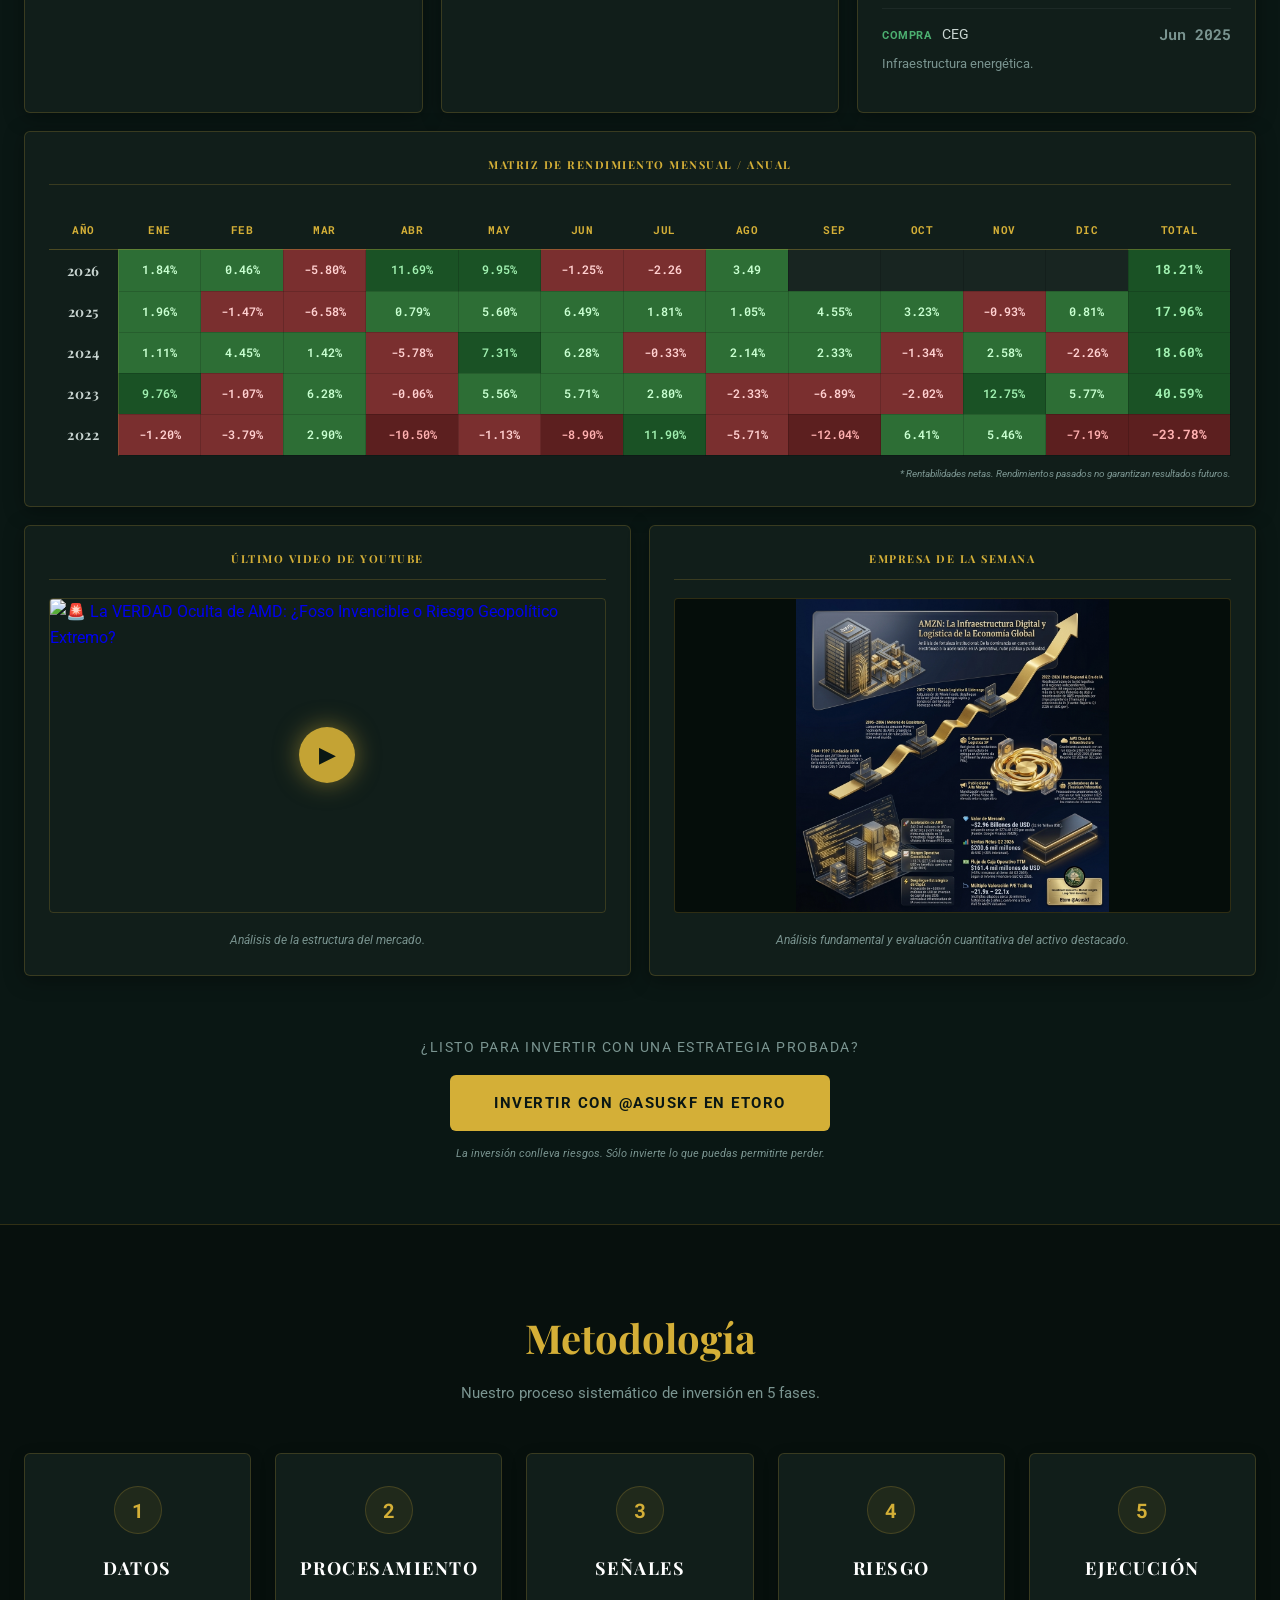
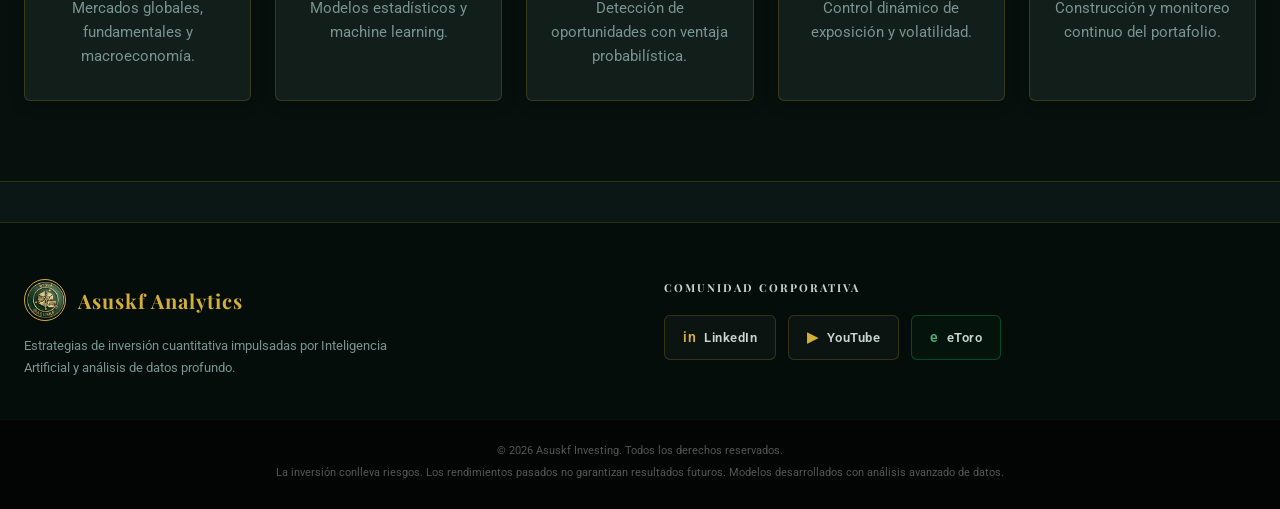
==== commit be8299b4: "chore(data): update data through today" ====
--- a/index.html
+++ b/index.html
@@ -189,10 +189,9 @@
                 <div id="contenido" class="card card-youtube reveal delay-1">
                     <h3>Último Video de YouTube</h3>
                     <div class="video-container custom-thumbnail">
-                        <a href="https://www.youtube.com/watch?v=AhhLH4SSQbY" target="_blank" rel="noopener noreferrer" class="youtube-thumbnail-link">
-                            <img src="https://img.youtube.com/vi/AhhLH4SSQbY/maxresdefault.jpg" alt="Toda la Verdad sobre el ETF VWO de Vanguard: ¿Inversión Maestra o Riesgo Geopolítico? 🚨📊" style="width: 100%; max-width: 560px; height: auto;">
+                        <a href="https://www.youtube.com/watch?v=-wHA1rIuE8A" target="_blank" rel="noopener noreferrer" class="youtube-thumbnail-link">
+                            <img src="https://img.youtube.com/vi/-wHA1rIuE8A/maxresdefault.jpg" alt="🚨 La VERDAD Oculta de AMD: ¿Foso Invencible o Riesgo Geopolítico Extremo?" style="width: 100%; max-width: 560px; height: auto;">
                             <div class="play-button">▶</div>
-                            
                         </a>
                     </div>
                     <p class="sub-text">Análisis de la estructura del mercado.</p>
@@ -201,7 +200,7 @@
                 <div class="card card-infografia reveal delay-2">
                     <h3>Empresa de la Semana</h3>
                     <div class="infographic-container">
-                        <img src="assets/images/insight_semana.jpg" alt="Infografía de análisis de la empresa evaluada" class="infographic-img clickable">
+                        <img src="assets/images/insight_semana.png" alt="Infografía de análisis de la empresa evaluada" class="infographic-img clickable">
                     </div>
                     <p class="sub-text">Análisis fundamental y evaluación cuantitativa del activo destacado.</p>
                 </div>
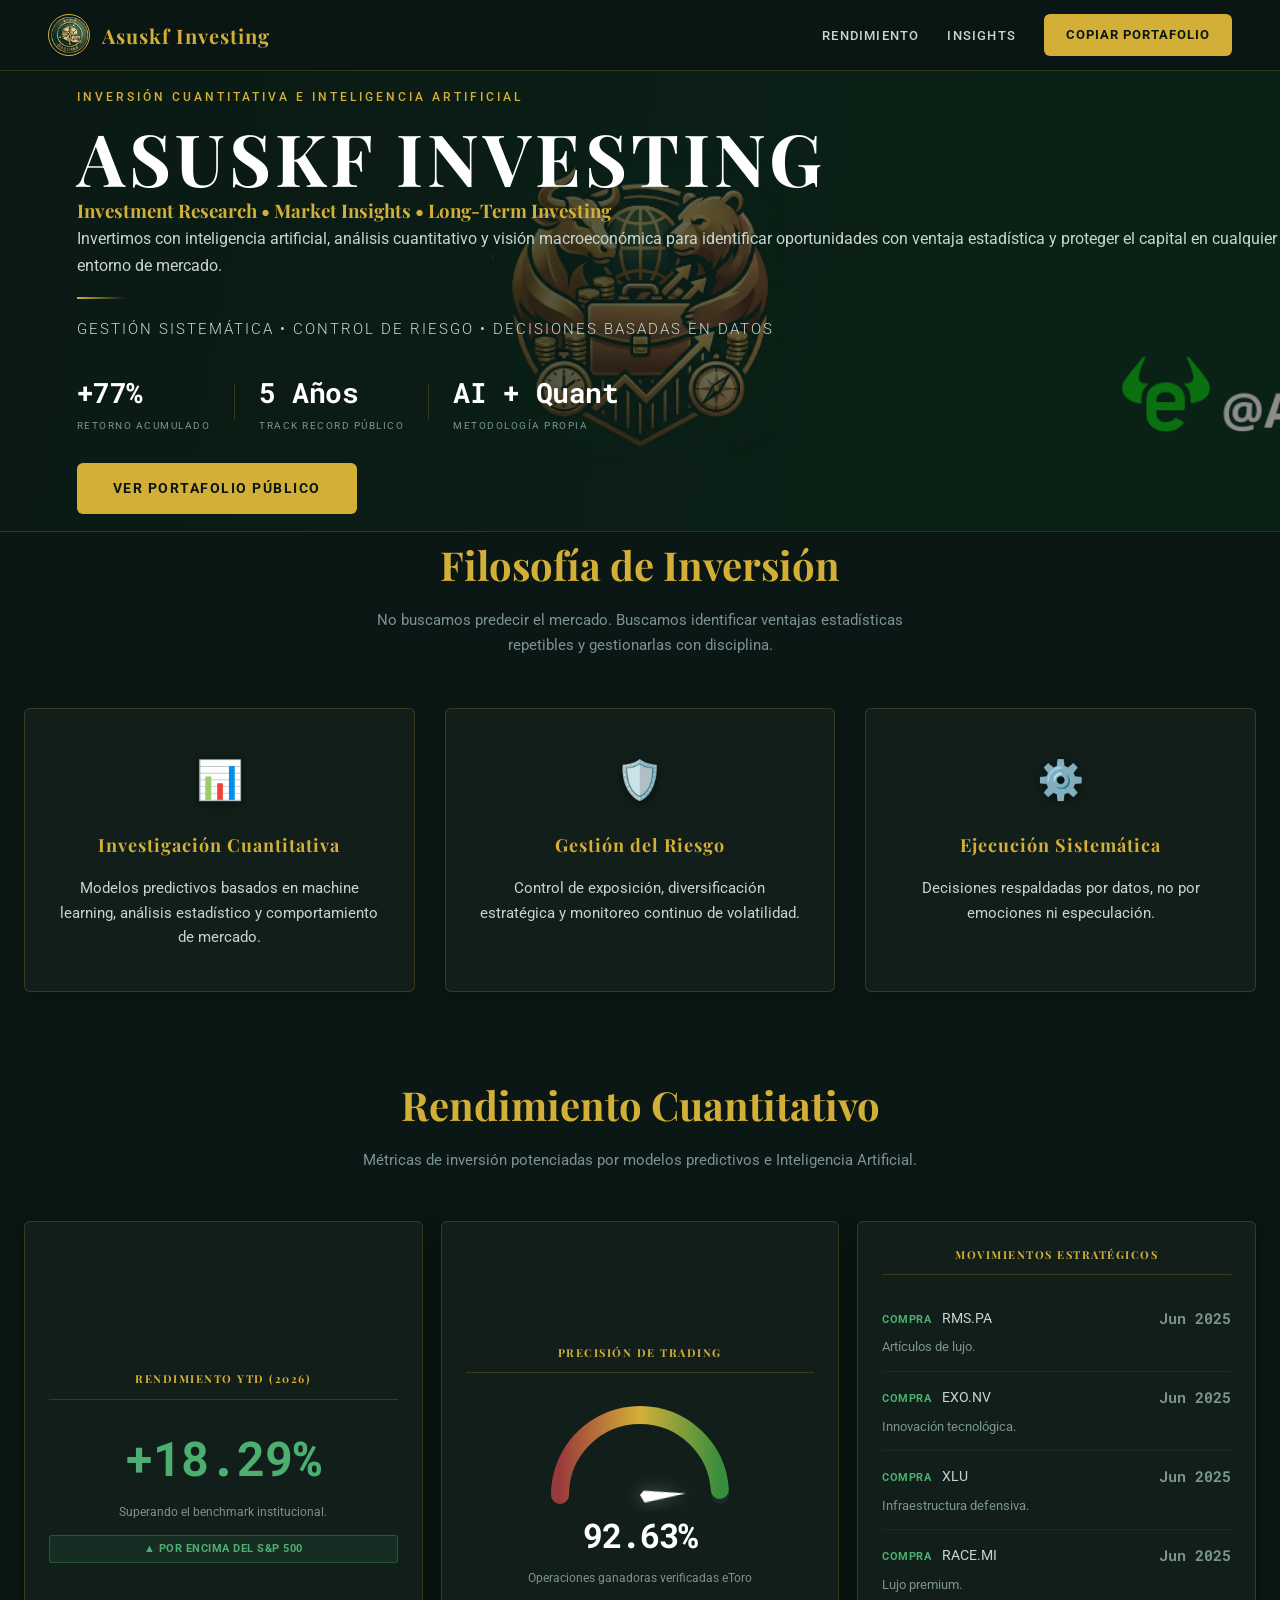
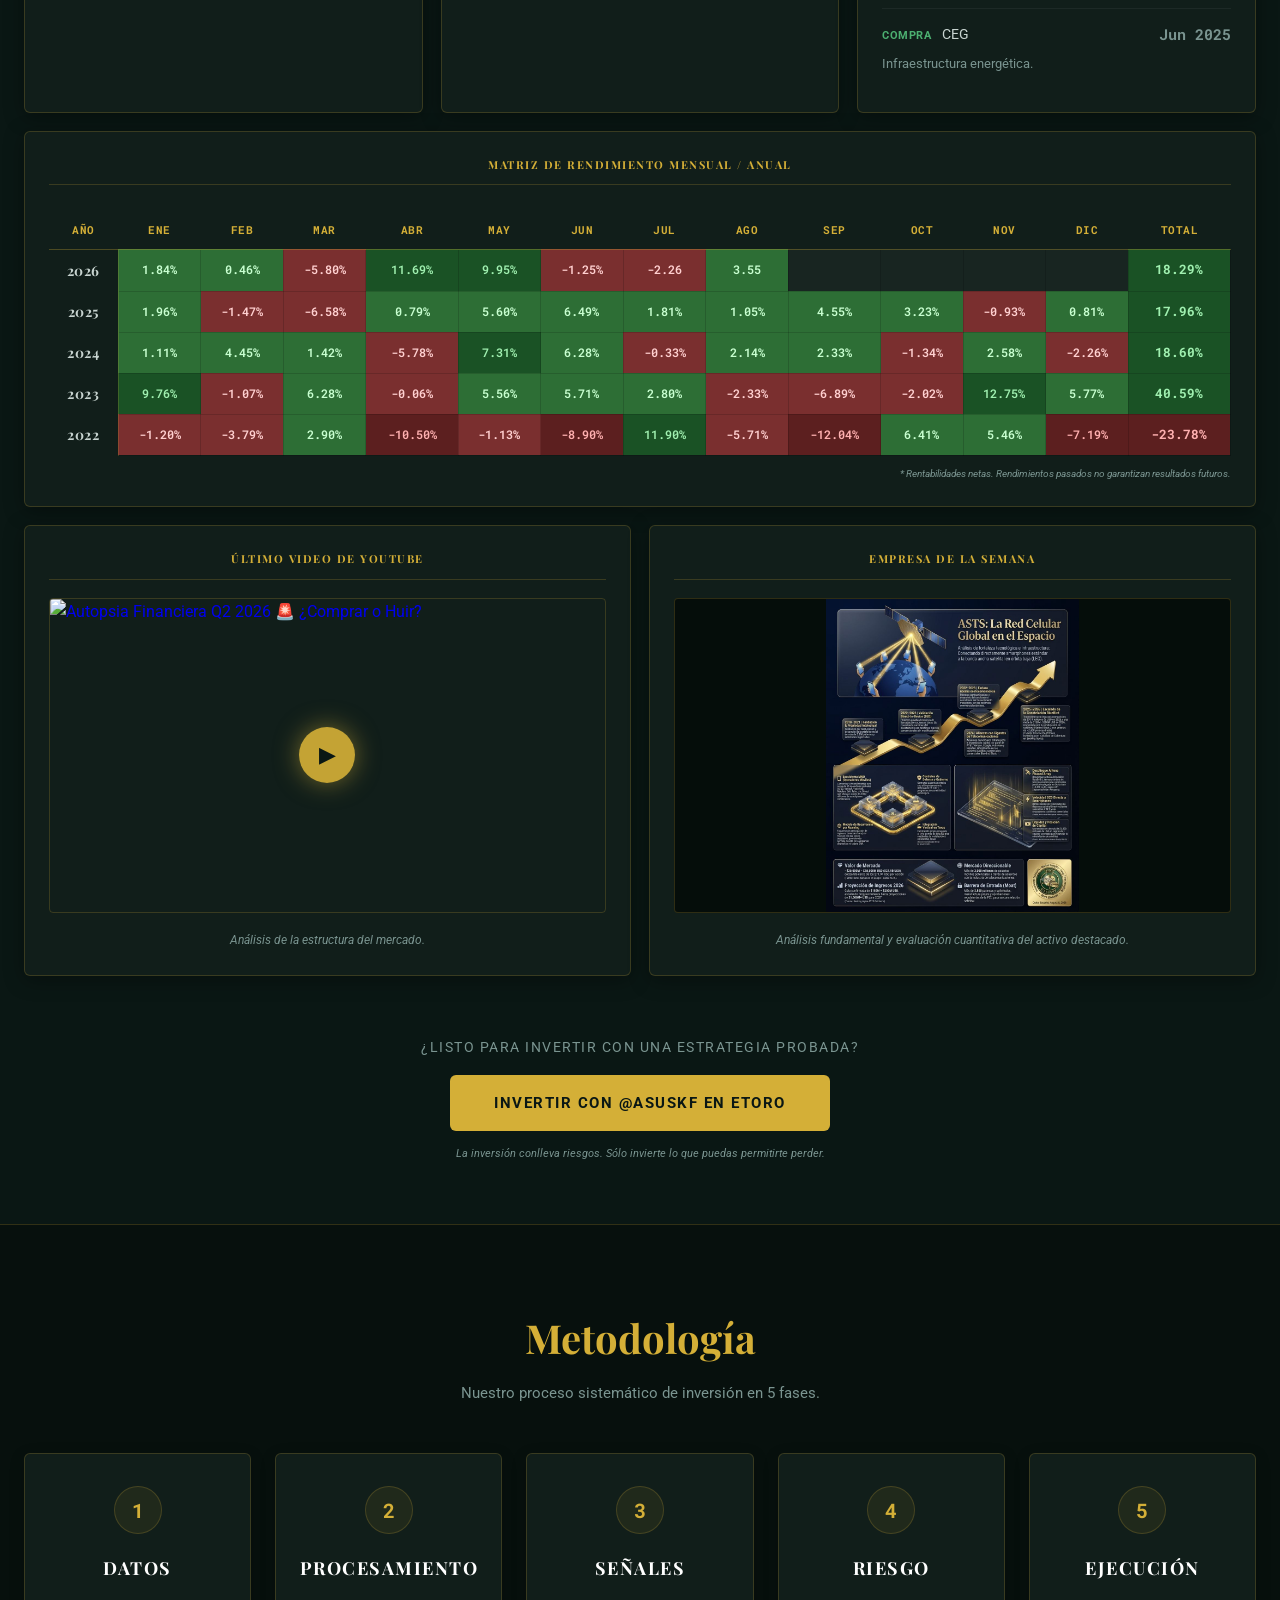
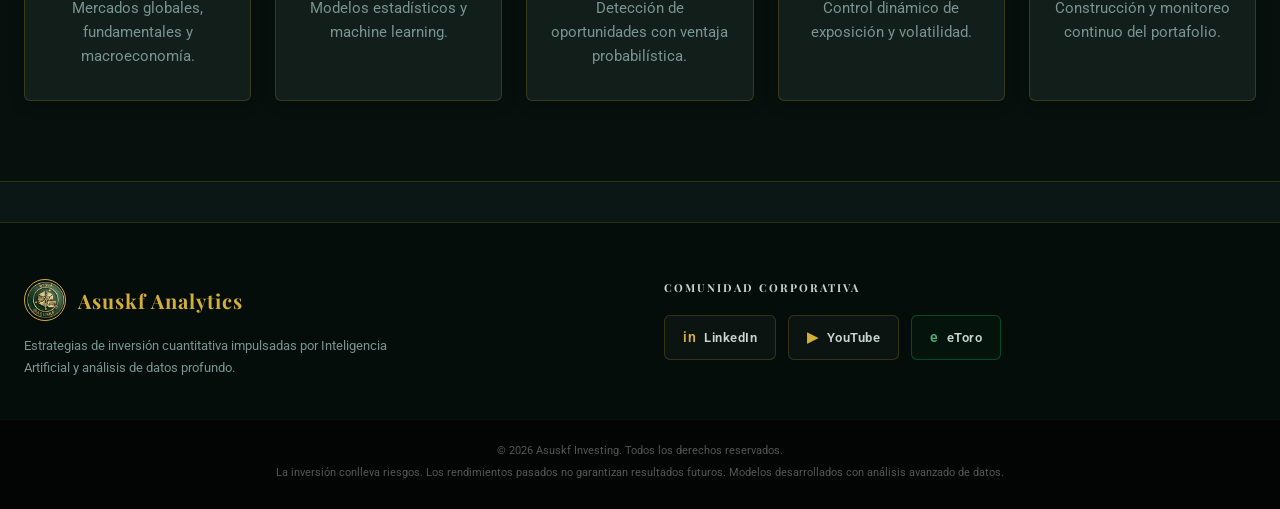
==== commit f6c7828e: "chore(data): update data" ====
--- a/index.html
+++ b/index.html
@@ -189,8 +189,8 @@
                 <div id="contenido" class="card card-youtube reveal delay-1">
                     <h3>Último Video de YouTube</h3>
                     <div class="video-container custom-thumbnail">
-                        <a href="https://www.youtube.com/watch?v=-wHA1rIuE8A" target="_blank" rel="noopener noreferrer" class="youtube-thumbnail-link">
-                            <img src="https://img.youtube.com/vi/-wHA1rIuE8A/maxresdefault.jpg" alt="🚨 La VERDAD Oculta de AMD: ¿Foso Invencible o Riesgo Geopolítico Extremo?" style="width: 100%; max-width: 560px; height: auto;">
+                        <a href="https://www.youtube.com/watch?v=03UAC1carIQ" target="_blank" rel="noopener noreferrer" class="youtube-thumbnail-link">
+                            <img src="https://img.youtube.com/vi/03UAC1carIQ/maxresdefault.jpg" alt="Autopsia Financiera Q2 2026 🚨 ¿Comprar o Huir?" style="width: 100%; max-width: 560px; height: auto;">
                             <div class="play-button">▶</div>
                         </a>
                     </div>
@@ -200,7 +200,7 @@
                 <div class="card card-infografia reveal delay-2">
                     <h3>Empresa de la Semana</h3>
                     <div class="infographic-container">
-                        <img src="assets/images/insight_semana.png" alt="Infografía de análisis de la empresa evaluada" class="infographic-img clickable">
+                        <img src="assets/images/insight_semana.jpg" alt="Infografía de análisis de la empresa evaluada" class="infographic-img clickable">
                     </div>
                     <p class="sub-text">Análisis fundamental y evaluación cuantitativa del activo destacado.</p>
                 </div>
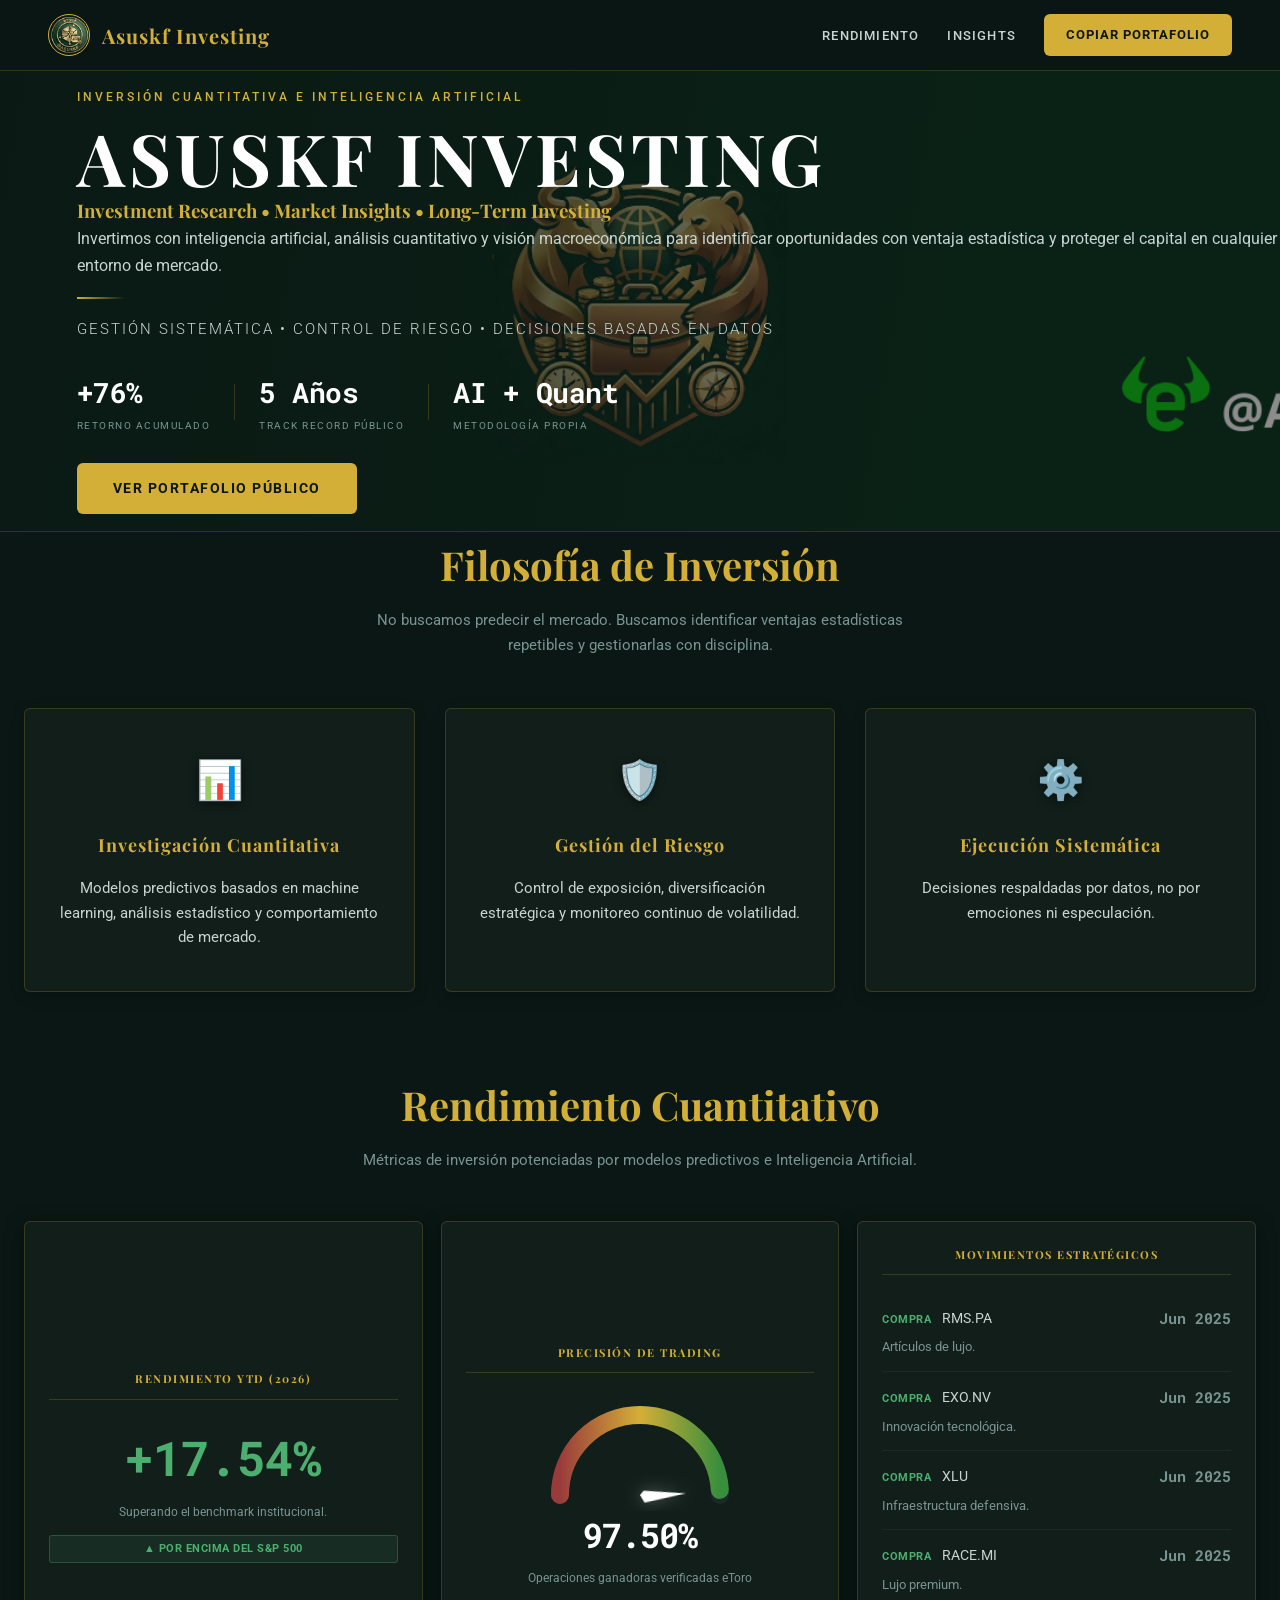
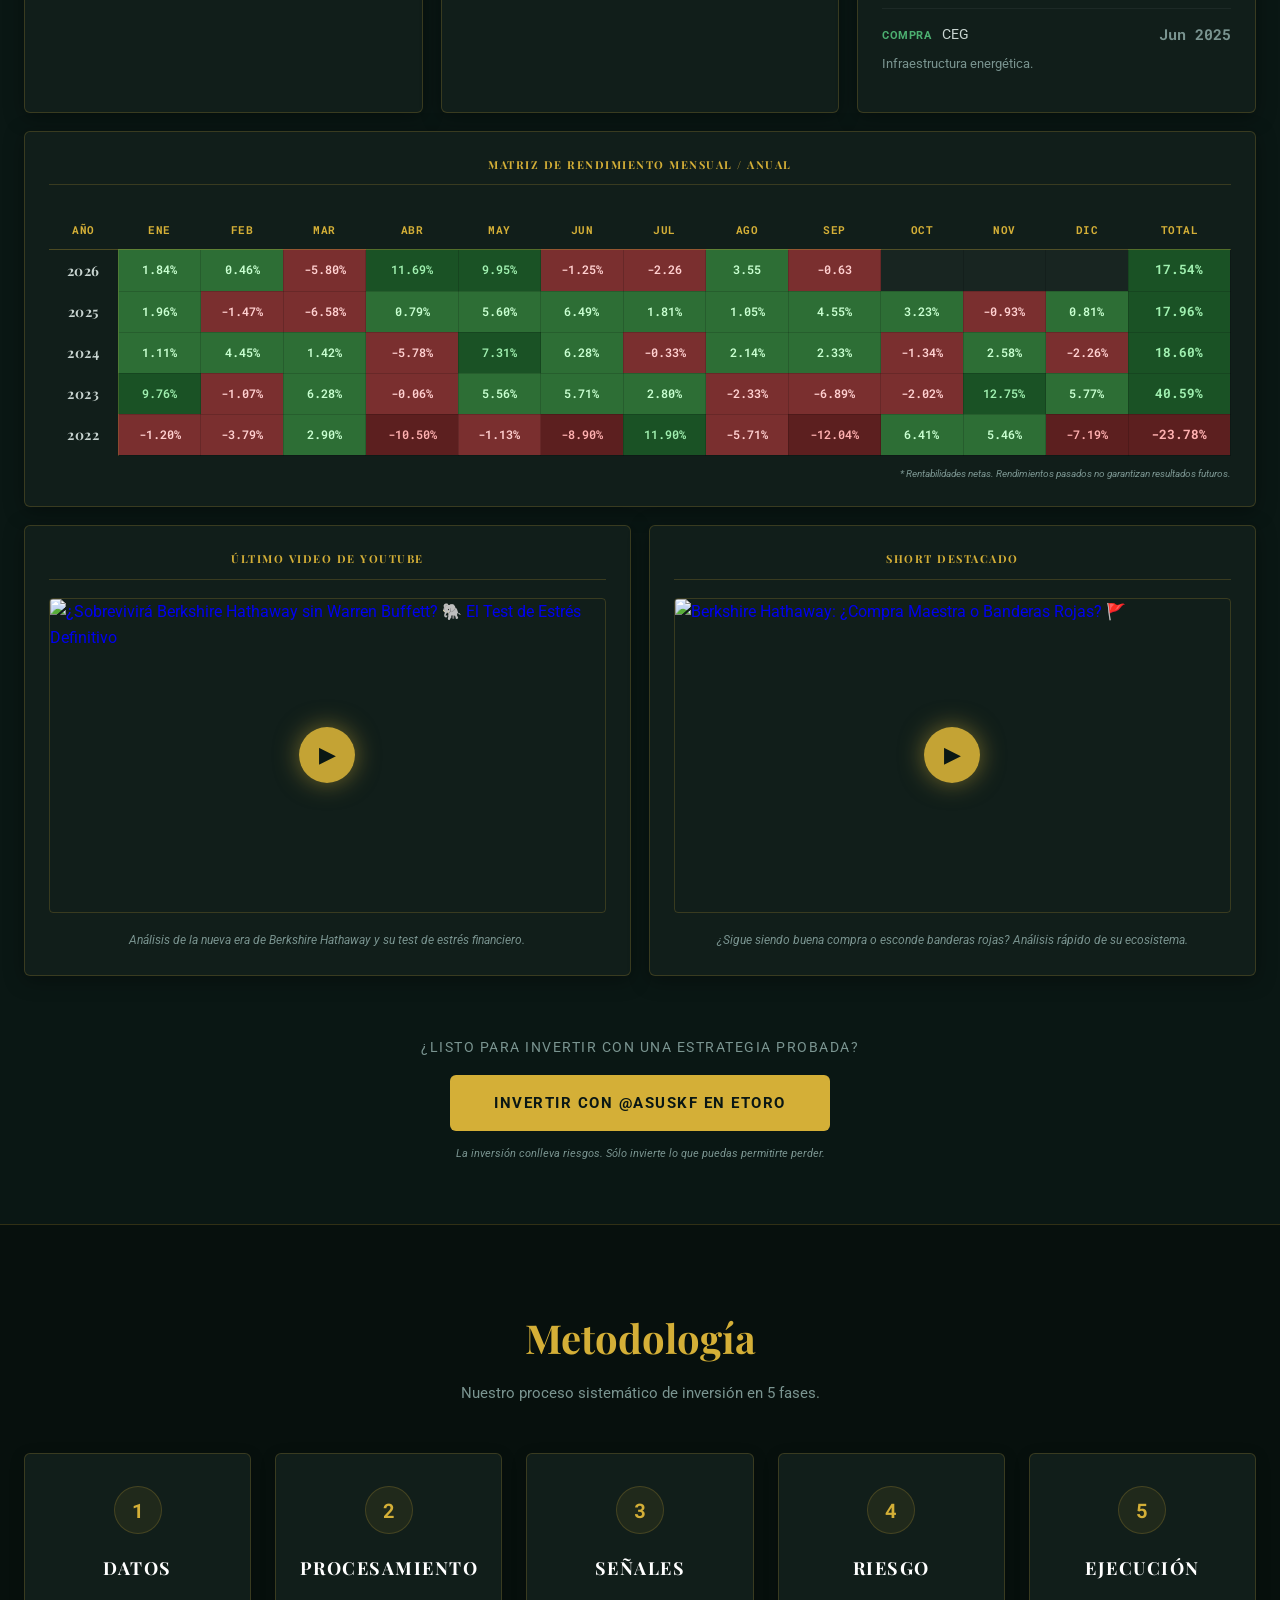
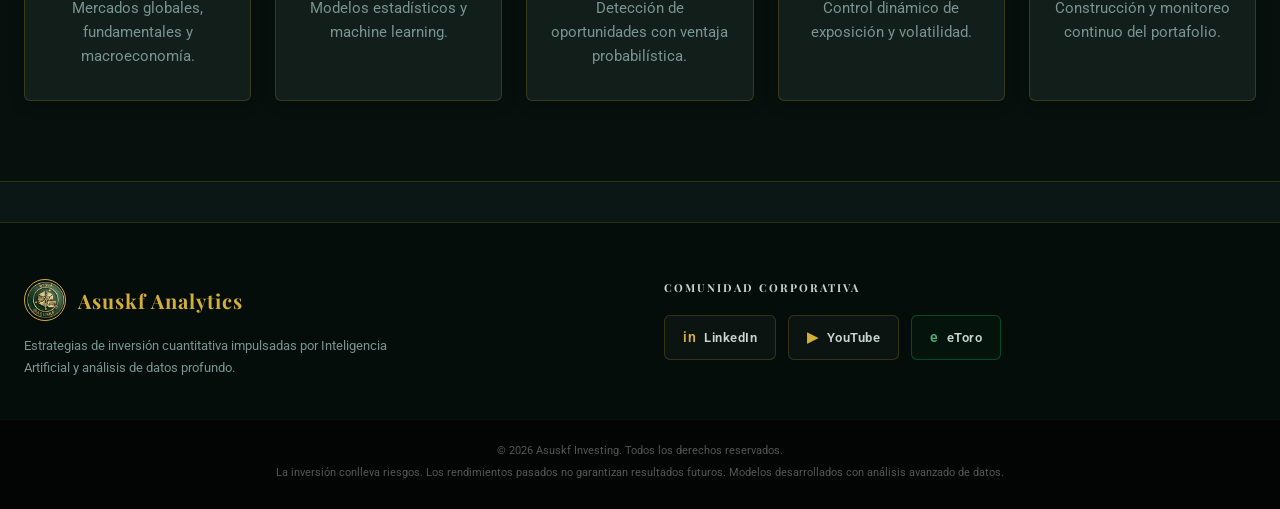
==== commit 5ddf9336: "feat(metrics): update metrics and videos" ====
--- a/index.html
+++ b/index.html
@@ -189,20 +189,23 @@
                 <div id="contenido" class="card card-youtube reveal delay-1">
                     <h3>Último Video de YouTube</h3>
                     <div class="video-container custom-thumbnail">
-                        <a href="https://www.youtube.com/watch?v=03UAC1carIQ" target="_blank" rel="noopener noreferrer" class="youtube-thumbnail-link">
-                            <img src="https://img.youtube.com/vi/03UAC1carIQ/maxresdefault.jpg" alt="Autopsia Financiera Q2 2026 🚨 ¿Comprar o Huir?" style="width: 100%; max-width: 560px; height: auto;">
+                        <a href="https://www.youtube.com/watch?v=MOt5LrbOhiI" target="_blank" rel="noopener noreferrer" class="youtube-thumbnail-link">
+                            <img src="https://img.youtube.com/vi/MOt5LrbOhiI/maxresdefault.jpg" alt="¿Sobrevivirá Berkshire Hathaway sin Warren Buffett? 🐘 El Test de Estrés Definitivo" style="width: 100%; max-width: 560px; height: auto;">
                             <div class="play-button">▶</div>
                         </a>
                     </div>
-                    <p class="sub-text">Análisis de la estructura del mercado.</p>
-                </div>
-
-                <div class="card card-infografia reveal delay-2">
-                    <h3>Empresa de la Semana</h3>
-                    <div class="infographic-container">
-                        <img src="assets/images/insight_semana.jpg" alt="Infografía de análisis de la empresa evaluada" class="infographic-img clickable">
-                    </div>
-                    <p class="sub-text">Análisis fundamental y evaluación cuantitativa del activo destacado.</p>
+                    <p class="sub-text">Análisis de la nueva era de Berkshire Hathaway y su test de estrés financiero.</p>
+                </div>
+
+                <div class="card card-youtube reveal delay-2">
+                    <h3>Short Destacado</h3>
+                    <div class="video-container custom-thumbnail">
+                        <a href="https://youtube.com/shorts/Go4yszVjIx8" target="_blank" rel="noopener noreferrer" class="youtube-thumbnail-link">
+                            <img src="https://img.youtube.com/vi/Go4yszVjIx8/maxresdefault.jpg" alt="Berkshire Hathaway: ¿Compra Maestra o Banderas Rojas? 🚩" style="width: 100%; max-width: 560px; height: auto;">
+                            <div class="play-button">▶</div>
+                        </a>
+                    </div>
+                    <p class="sub-text">¿Sigue siendo buena compra o esconde banderas rojas? Análisis rápido de su ecosistema.</p>
                 </div>
             </div>
 
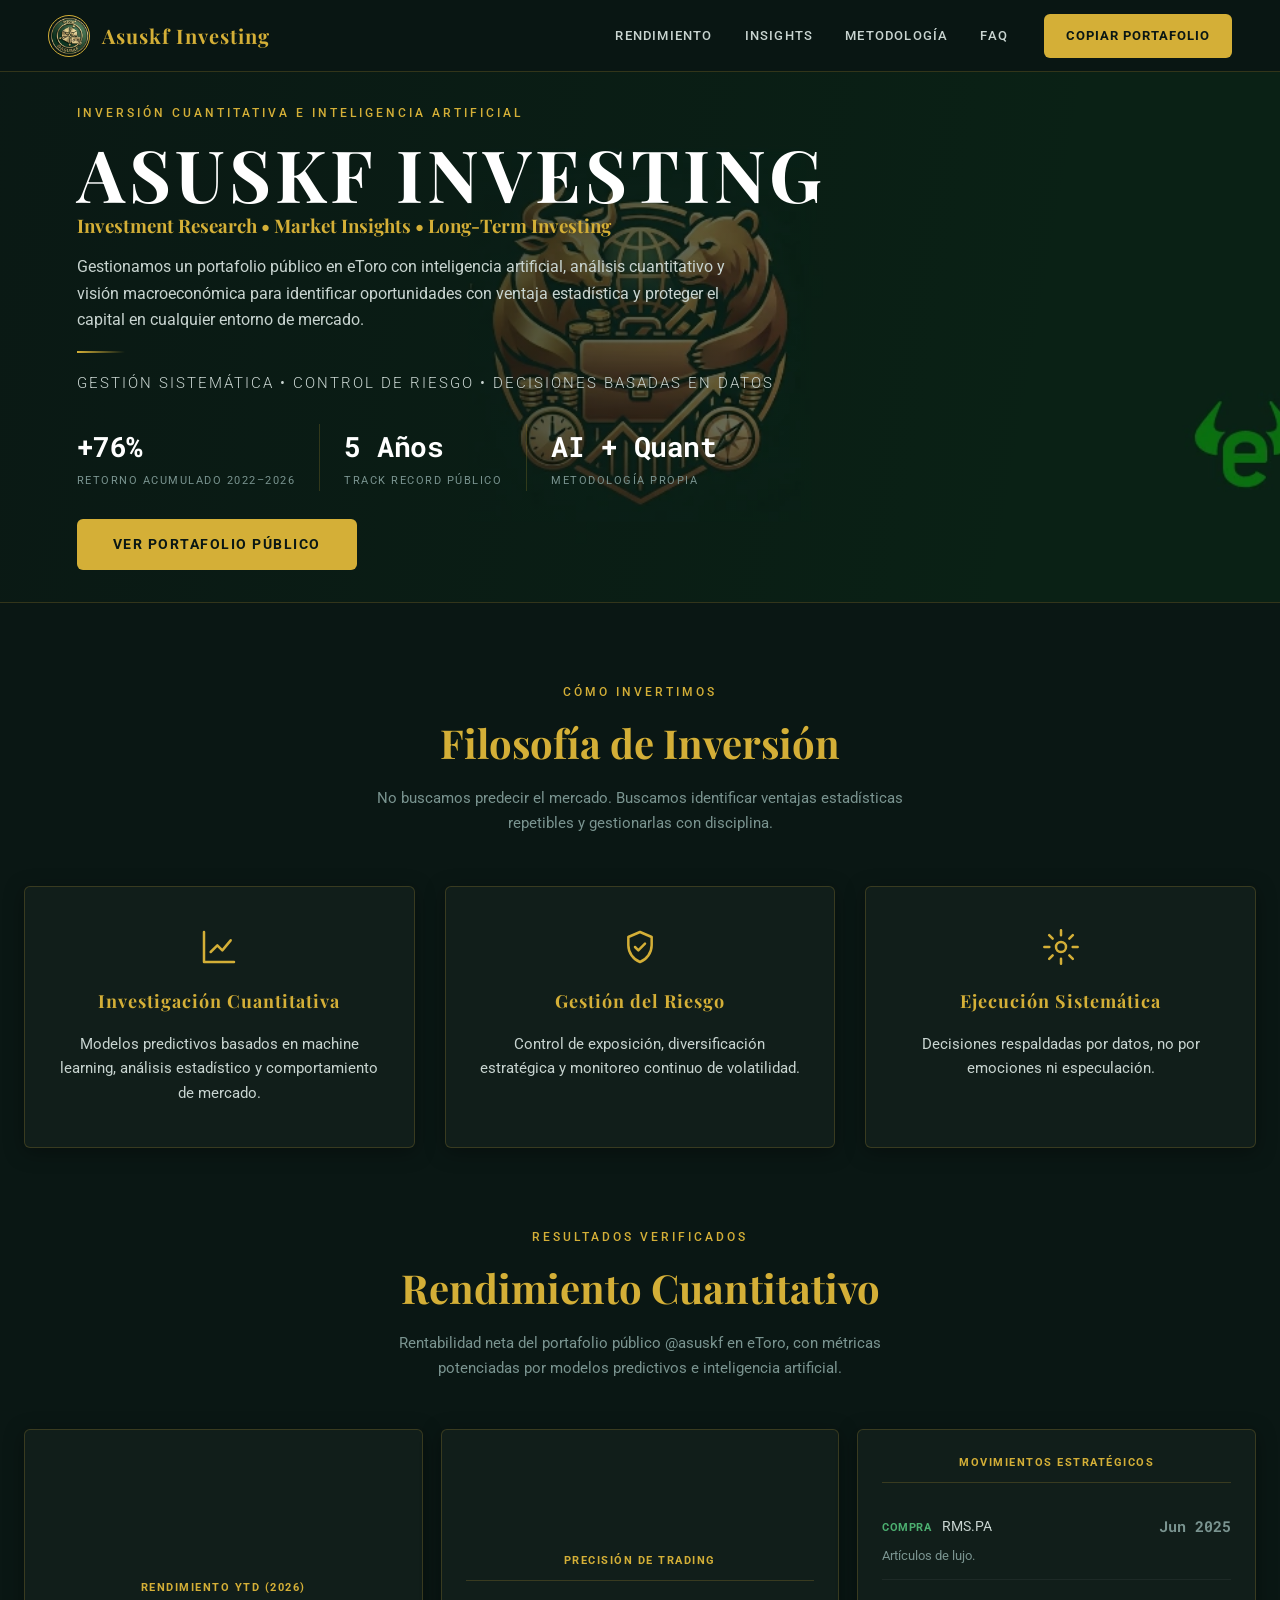
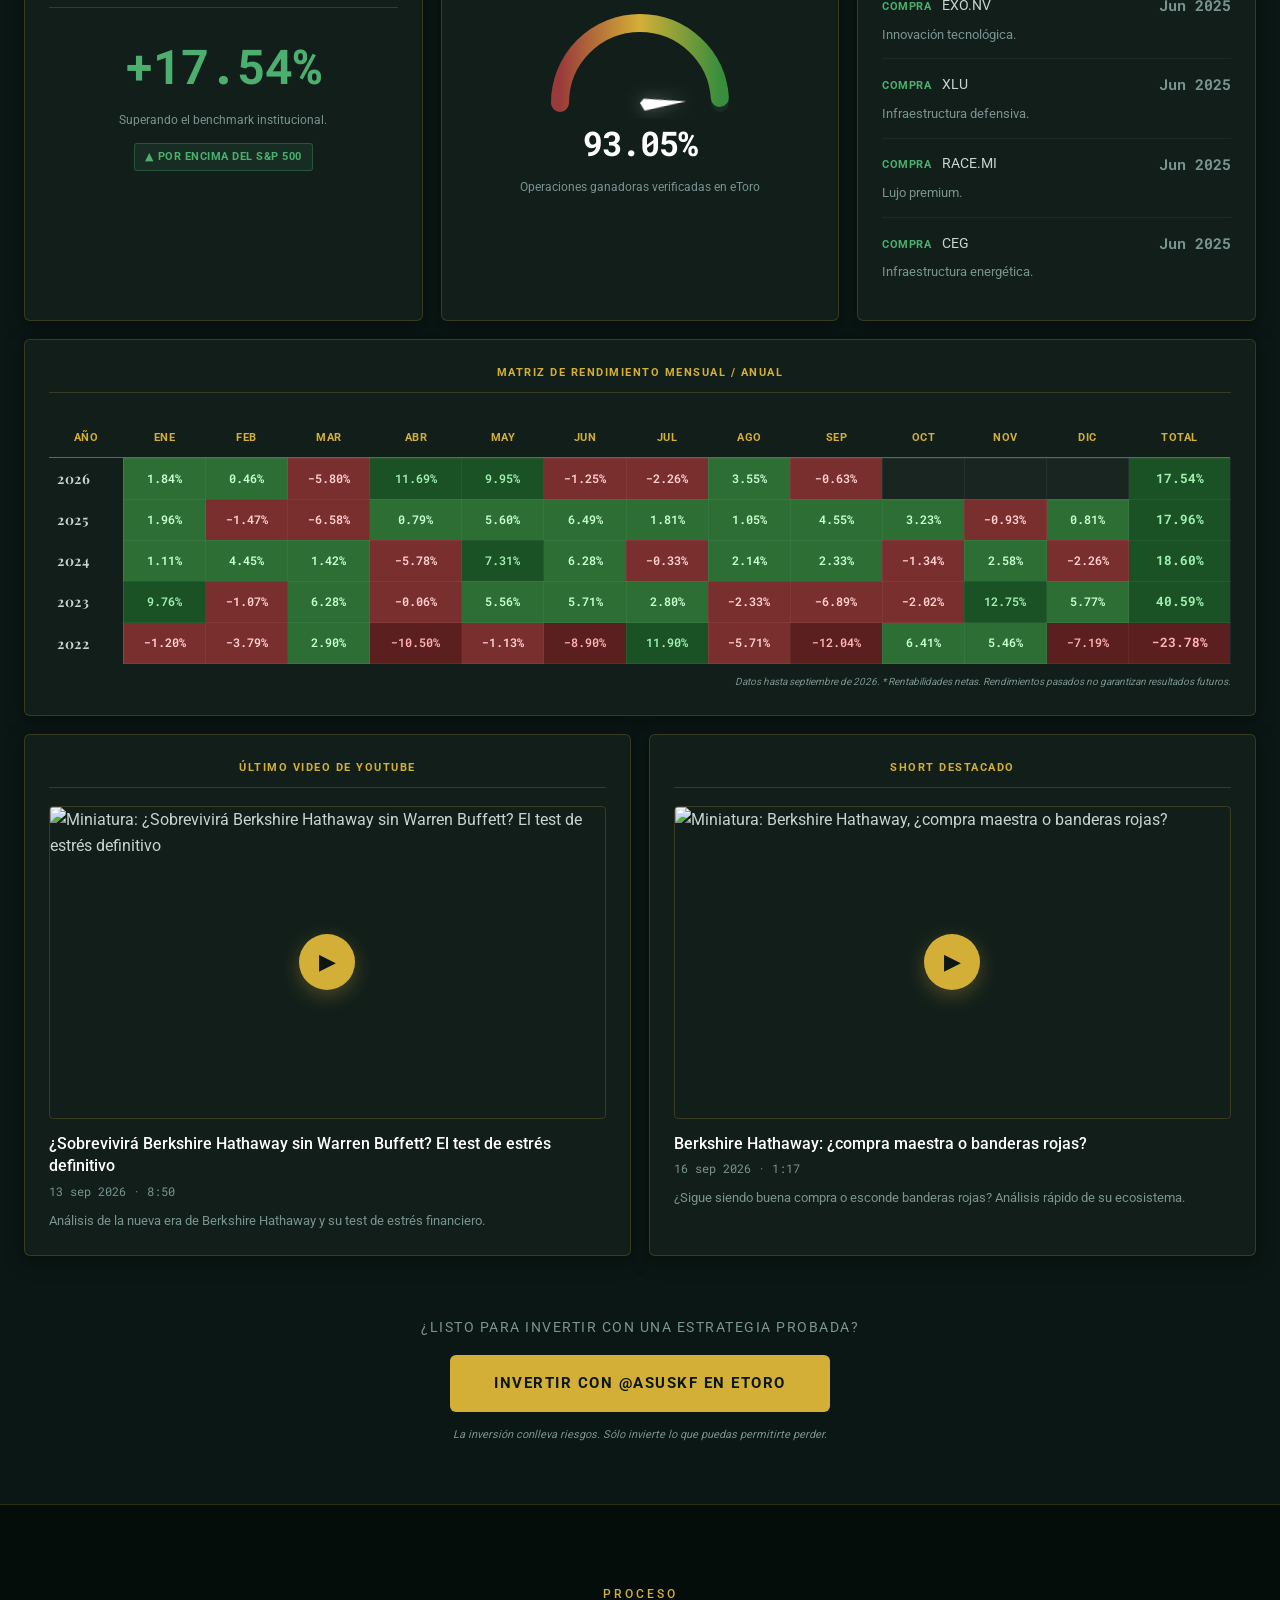
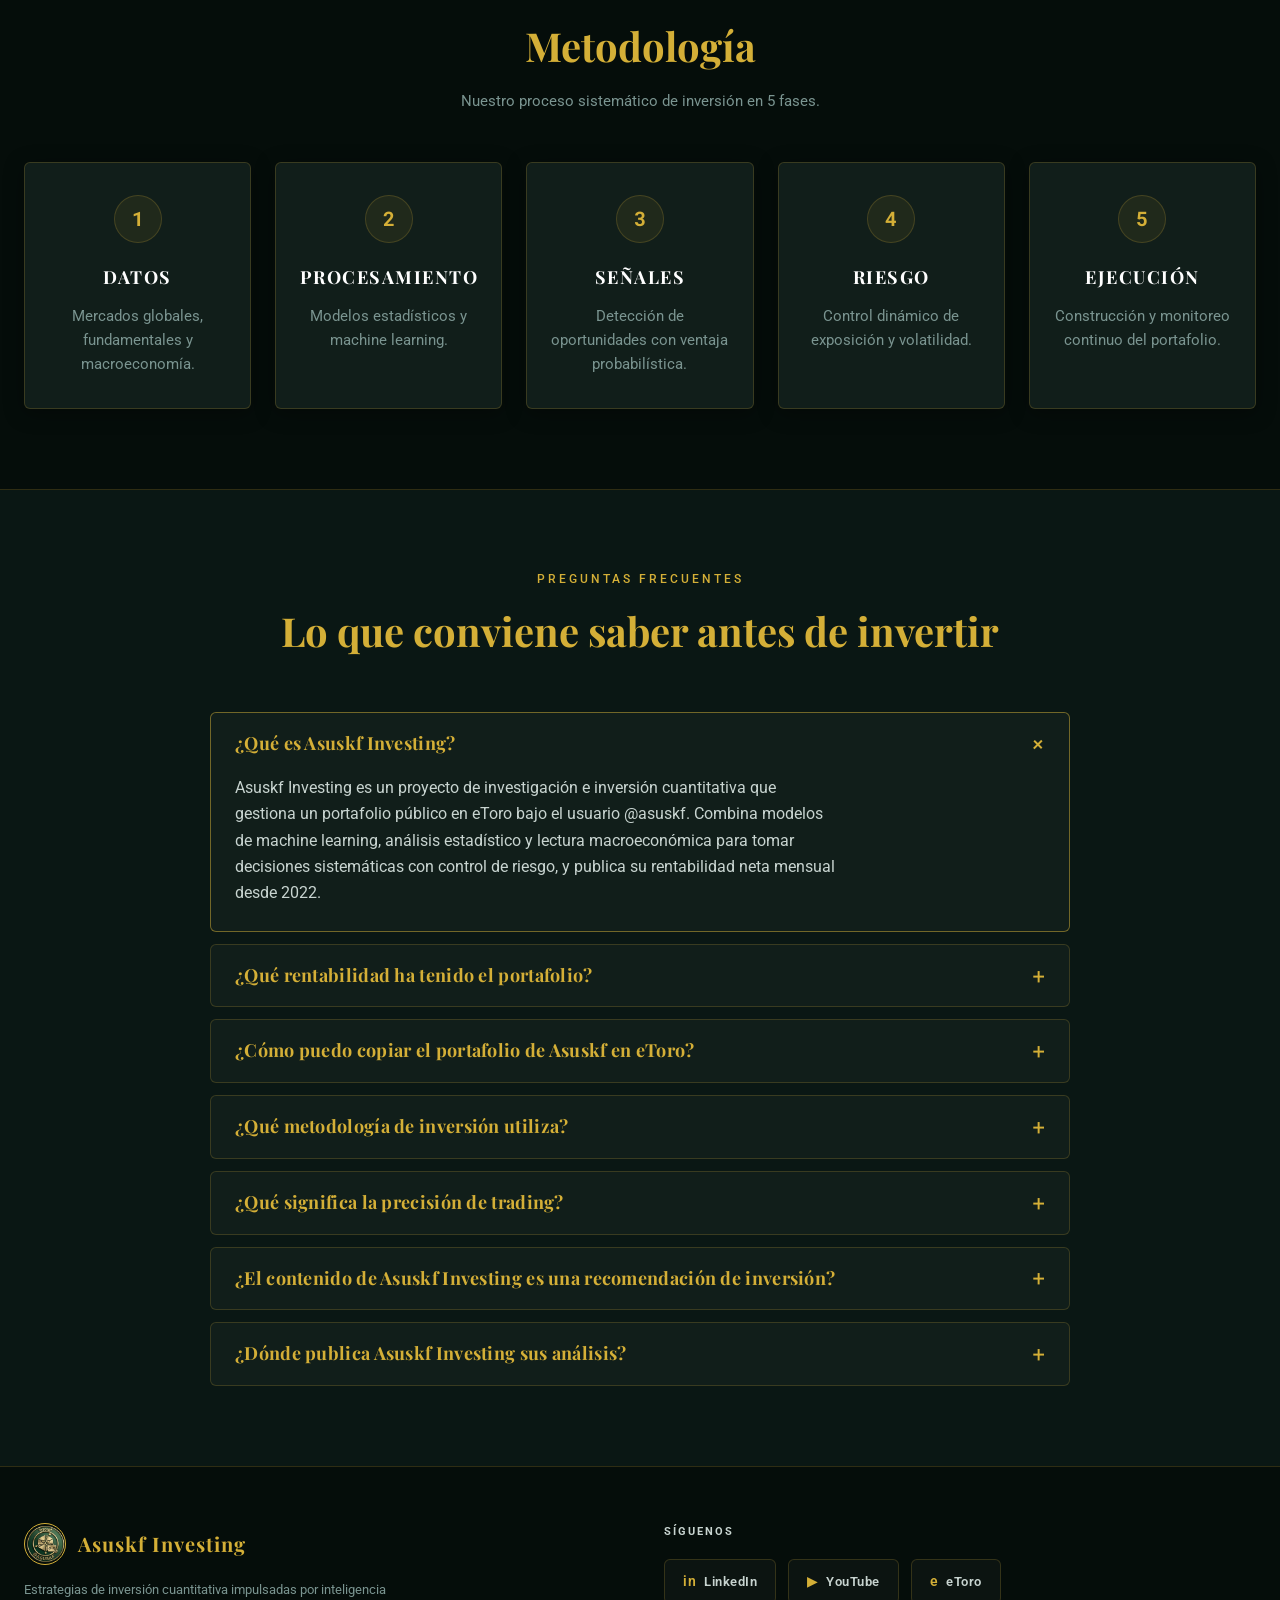
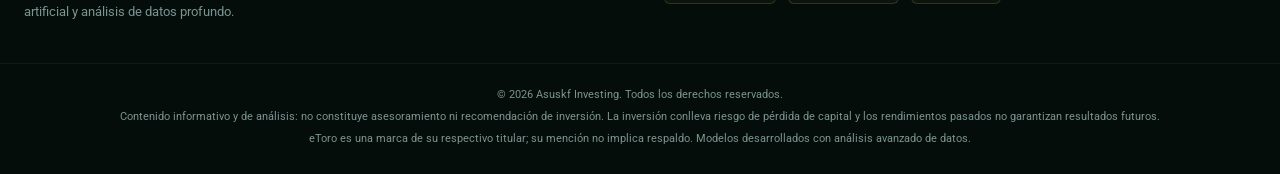
==== commit ea90d2f8: "Feat(SEO) Upload SEO, SEM and claude" ====
--- a/index.html
+++ b/index.html
@@ -1,301 +1,491 @@
 <!DOCTYPE html>
-<html lang="es">
+<html lang="es" data-theme="dark">
 <head>
     <meta charset="UTF-8">
-    <meta name="viewport" content="width=device-width, initial-scale=1.0">
-    <link rel="icon" href="assets/images/logo.png" type="image/png">
-    <title>Quant investing</title>
+    <meta name="viewport" content="width=device-width, initial-scale=1">
+    <script>document.documentElement.classList.add('js');</script>
+
+    <!-- SEO -->
+    <title>Asuskf Investing | Inversión cuantitativa con IA en eToro</title>
+    <meta name="description" content="Portafolio público de inversión cuantitativa con IA en eToro (@asuskf): rentabilidad neta mensual desde 2022, control de riesgo y análisis en video.">
+    <link rel="canonical" href="https://asuskf.github.io/asuskf-invest.github.io/">
+    <meta name="robots" content="index, follow, max-image-preview:large, max-snippet:-1, max-video-preview:-1">
+    <meta name="author" content="Asuskf Investing">
+    <meta name="theme-color" content="#0a1714">
+    <meta name="color-scheme" content="dark">
+
+    <!-- Open Graph / redes sociales -->
+    <meta property="og:type" content="website">
+    <meta property="og:locale" content="es_LA">
+    <meta property="og:site_name" content="Asuskf Investing">
+    <meta property="og:title" content="Asuskf Investing | Inversión cuantitativa con IA en eToro">
+    <meta property="og:description" content="Portafolio público de inversión cuantitativa con IA en eToro (@asuskf): rentabilidad neta mensual desde 2022, control de riesgo y análisis en video.">
+    <meta property="og:url" content="https://asuskf.github.io/asuskf-invest.github.io/">
+    <meta property="og:image" content="https://asuskf.github.io/asuskf-invest.github.io/assets/images/og-asuskf-investing.jpg">
+    <meta property="og:image:width" content="1200">
+    <meta property="og:image:height" content="630">
+    <meta property="og:image:alt" content="Asuskf Investing: inversión cuantitativa e inteligencia artificial, portafolio público en eToro">
+    <meta name="twitter:card" content="summary_large_image">
+    <meta name="twitter:title" content="Asuskf Investing | Inversión cuantitativa con IA en eToro">
+    <meta name="twitter:description" content="Portafolio público de inversión cuantitativa con IA en eToro (@asuskf): rentabilidad neta mensual desde 2022, control de riesgo y análisis en video.">
+    <meta name="twitter:image" content="https://asuskf.github.io/asuskf-invest.github.io/assets/images/og-asuskf-investing.jpg">
+    <meta name="twitter:image:alt" content="Asuskf Investing: inversión cuantitativa e inteligencia artificial, portafolio público en eToro">
+
+    <!-- Iconos -->
+    <link rel="icon" href="assets/images/asuskf-badge-32.png" sizes="32x32" type="image/png">
+    <link rel="icon" href="assets/images/asuskf-badge-64.png" sizes="64x64" type="image/png">
+    <link rel="apple-touch-icon" href="assets/images/apple-touch-icon.png">
+
+    <!-- Fuentes locales (marca) y estilos -->
+    <link rel="preload" href="assets/fonts/playfair-display.woff2" as="font" type="font/woff2" crossorigin>
+    <link rel="preload" href="assets/fonts/roboto.woff2" as="font" type="font/woff2" crossorigin>
+    <link rel="stylesheet" href="assets/css/tokens.css">
     <link rel="stylesheet" href="assets/css/style.css">
-    <link href="https://fonts.googleapis.com/css2?family=Playfair+Display:wght@400;700&family=Roboto:wght@300;400;500;700&family=Roboto+Mono:wght@400;700&display=swap" rel="stylesheet">
+
+    <!-- Datos estructurados (Organization, WebSite, FAQPage, Dataset). Los VideoObject los genera main.js desde las tarjetas de video. -->
+    <script type="application/ld+json">
+    {
+        "@context": "https://schema.org",
+        "@graph": [
+            {
+                "@type": "Organization",
+                "@id": "https://asuskf.github.io/asuskf-invest.github.io/#organization",
+                "name": "Asuskf Investing",
+                "alternateName": ["Asuskf", "@asuskf"],
+                "url": "https://asuskf.github.io/asuskf-invest.github.io/",
+                "logo": {
+                    "@type": "ImageObject",
+                    "url": "https://asuskf.github.io/asuskf-invest.github.io/assets/images/logo.png",
+                    "width": 500,
+                    "height": 500
+                },
+                "image": "https://asuskf.github.io/asuskf-invest.github.io/assets/images/og-asuskf-investing.jpg",
+                "description": "Investigación e inversión cuantitativa con inteligencia artificial. Portafolio público en eToro (@asuskf) con rentabilidad neta mensual publicada desde 2022.",
+                "slogan": "No buscamos predecir el mercado. Buscamos identificar ventajas estadísticas repetibles y gestionarlas con disciplina.",
+                "knowsAbout": ["Inversión cuantitativa", "Inteligencia artificial aplicada a inversiones", "Machine learning", "Gestión del riesgo", "Análisis macroeconómico", "Copy trading"],
+                "sameAs": [
+                    "https://www.etoro.com/people/asuskf",
+                    "https://www.youtube.com/@Asuskf_Investing",
+                    "https://www.linkedin.com/company/asuskf-investing/"
+                ]
+            },
+            {
+                "@type": "WebSite",
+                "@id": "https://asuskf.github.io/asuskf-invest.github.io/#website",
+                "url": "https://asuskf.github.io/asuskf-invest.github.io/",
+                "name": "Asuskf Investing",
+                "inLanguage": "es",
+                "publisher": { "@id": "https://asuskf.github.io/asuskf-invest.github.io/#organization" }
+            },
+            {
+                "@type": "FAQPage",
+                "@id": "https://asuskf.github.io/asuskf-invest.github.io/#webpage",
+                "url": "https://asuskf.github.io/asuskf-invest.github.io/",
+                "name": "Asuskf Investing | Inversión cuantitativa con IA en eToro",
+                "description": "Portafolio público de inversión cuantitativa con IA en eToro (@asuskf): rentabilidad neta mensual desde 2022, control de riesgo y análisis en video.",
+                "inLanguage": "es",
+                "isPartOf": { "@id": "https://asuskf.github.io/asuskf-invest.github.io/#website" },
+                "about": { "@id": "https://asuskf.github.io/asuskf-invest.github.io/#organization" },
+                "primaryImageOfPage": {
+                    "@type": "ImageObject",
+                    "url": "https://asuskf.github.io/asuskf-invest.github.io/assets/images/og-asuskf-investing.jpg",
+                    "width": 1200,
+                    "height": 630
+                },
+                "dateModified": "2026-10-08",
+                "mainEntity": [
+                    {
+                        "@type": "Question",
+                        "name": "¿Qué es Asuskf Investing?",
+                        "acceptedAnswer": { "@type": "Answer", "text": "Asuskf Investing es un proyecto de investigación e inversión cuantitativa que gestiona un portafolio público en eToro bajo el usuario @asuskf. Combina modelos de machine learning, análisis estadístico y lectura macroeconómica para tomar decisiones sistemáticas con control de riesgo, y publica su rentabilidad neta mensual desde 2022." }
+                    },
+                    {
+                        "@type": "Question",
+                        "name": "¿Qué rentabilidad ha tenido el portafolio?",
+                        "acceptedAnswer": { "@type": "Answer", "text": "Según la matriz de rendimiento publicada en esta página, la rentabilidad neta anual fue de −23.78% en 2022, +40.59% en 2023, +18.60% en 2024 y +17.96% en 2025. El año en curso se actualiza cada mes en la misma matriz. Los rendimientos pasados no garantizan resultados futuros." }
+                    },
+                    {
+                        "@type": "Question",
+                        "name": "¿Cómo puedo copiar el portafolio de Asuskf en eToro?",
+                        "acceptedAnswer": { "@type": "Answer", "text": "Desde el perfil público de @asuskf en eToro puedes usar la función de copia de la plataforma (CopyTrader), que replica las posiciones del portafolio en proporción al monto que asignes. Antes de copiar, revisa en eToro los montos mínimos, las comisiones, los riesgos y la disponibilidad del servicio en tu país." }
+                    },
+                    {
+                        "@type": "Question",
+                        "name": "¿Qué metodología de inversión utiliza?",
+                        "acceptedAnswer": { "@type": "Answer", "text": "Un proceso sistemático de cinco fases: datos (mercados globales, fundamentales y macroeconomía), procesamiento con modelos estadísticos y machine learning, detección de señales con ventaja probabilística, control dinámico del riesgo y ejecución con monitoreo continuo del portafolio." }
+                    },
+                    {
+                        "@type": "Question",
+                        "name": "¿Qué significa la precisión de trading?",
+                        "acceptedAnswer": { "@type": "Answer", "text": "Es el porcentaje de operaciones cerradas con ganancia según las estadísticas de eToro. Mide la frecuencia de aciertos, no el tamaño de las ganancias o de las pérdidas, por eso debe leerse junto con la rentabilidad mensual y anual." }
+                    },
+                    {
+                        "@type": "Question",
+                        "name": "¿El contenido de Asuskf Investing es una recomendación de inversión?",
+                        "acceptedAnswer": { "@type": "Answer", "text": "No. El contenido es informativo y de análisis; no constituye asesoramiento ni recomendación de inversión. Invertir conlleva riesgo de pérdida de capital y los rendimientos pasados no garantizan resultados futuros. Invierte solo lo que puedas permitirte perder." }
+                    },
+                    {
+                        "@type": "Question",
+                        "name": "¿Dónde publica Asuskf Investing sus análisis?",
+                        "acceptedAnswer": { "@type": "Answer", "text": "En el canal de YouTube @Asuskf_Investing (videos y Shorts sobre empresas y mercados), en LinkedIn y en el perfil público de eToro, donde se puede seguir la evolución del portafolio." }
+                    }
+                ]
+            },
+            {
+                "@type": "Dataset",
+                "@id": "https://asuskf.github.io/asuskf-invest.github.io/#dataset-rendimiento",
+                "name": "Rentabilidad neta mensual del portafolio Asuskf Investing en eToro",
+                "description": "Rentabilidad neta mensual y anual, en porcentaje, del portafolio público @asuskf en eToro desde enero de 2022. Se publica y actualiza cada mes en la matriz de rendimiento de esta página.",
+                "url": "https://asuskf.github.io/asuskf-invest.github.io/#dashboard",
+                "creator": { "@id": "https://asuskf.github.io/asuskf-invest.github.io/#organization" },
+                "temporalCoverage": "2022-01/..",
+                "variableMeasured": "Rentabilidad neta mensual (%)",
+                "isAccessibleForFree": true,
+                "inLanguage": "es"
+            }
+        ]
+    }
+    </script>
 </head>
 <body>
+    <a class="skip-link" href="#main">Saltar al contenido</a>
 
     <header class="navbar">
-        <div class="logo-container">
-            <img src="assets/images/logo.png" alt="Logo Asuskf" class="logo-img">
+        <a href="#inicio" class="logo-container">
+            <img src="assets/images/asuskf-badge-128.png" alt="" class="logo-img" width="42" height="42">
             <span class="logo-text">Asuskf Investing</span>
-        </div>
-        <nav>
-            <ul>
+        </a>
+        <nav class="site-nav" aria-label="Secciones">
+            <ul class="nav-links">
                 <li><a href="#dashboard">Rendimiento</a></li>
                 <li><a href="#contenido">Insights</a></li>
-                <li><a href="https://www.etoro.com/people/asuskf" class="btn-etoro-nav" target="_blank">Copiar Portafolio</a></li>
+                <li><a href="#metodologia">Metodología</a></li>
+                <li><a href="#preguntas">FAQ</a></li>
             </ul>
         </nav>
+        <a href="https://www.etoro.com/people/asuskf" class="btn-primary btn-etoro-nav" target="_blank" rel="noopener" data-cta="etoro-nav">Copiar<span class="cta-long">&nbsp;portafolio</span></a>
     </header>
 
-    <section id="inicio" class="hero-container">
-        <div class="banner-wrapper">
-            <img src="assets/images/banner.png" alt="Banner ASUSKF Capital Research" class="banner-img">
-            <div class="banner-overlay">
-                <div class="banner-text">
-                    <div class="hero-eyebrow">INVERSIÓN CUANTITATIVA E INTELIGENCIA ARTIFICIAL</div>
-                    <h1>ASUSKF INVESTING</h1> 
-                    <h3>Investment Research • Market Insights • Long-Term Investing</h3>
-                    <p class="hero-description">
-                        Invertimos con inteligencia artificial, análisis cuantitativo y visión macroeconómica para identificar oportunidades con ventaja estadística y proteger el capital en cualquier entorno de mercado.
+    <main id="main">
+        <section id="inicio" class="hero-container" aria-labelledby="hero-title">
+            <div class="banner-wrapper">
+                <picture>
+                    <source type="image/webp" srcset="assets/images/banner.webp">
+                    <img src="assets/images/banner.png" alt="" class="banner-img" width="1584" height="396" fetchpriority="high">
+                </picture>
+                <div class="banner-overlay">
+                    <div class="banner-text">
+                        <p class="hero-eyebrow">Inversión cuantitativa e inteligencia artificial</p>
+                        <h1 id="hero-title">Asuskf Investing</h1>
+                        <p class="hero-tagline" lang="en">Investment Research • Market Insights • Long-Term Investing</p>
+                        <p class="hero-description">
+                            Gestionamos un portafolio público en eToro con inteligencia artificial, análisis cuantitativo y visión macroeconómica para identificar oportunidades con ventaja estadística y proteger el capital en cualquier entorno de mercado.
+                        </p>
+                        <div class="banner-divider" aria-hidden="true"></div>
+                        <p class="subtitle">Gestión Sistemática • Control de Riesgo • Decisiones Basadas en Datos</p>
+
+                        <dl class="hero-stats">
+                            <div class="hero-stat">
+                                <dt class="hero-stat-label">Retorno acumulado <span data-kpi="period">2022–2026</span></dt>
+                                <dd class="hero-stat-value" data-kpi="total">+76%</dd>
+                            </div>
+                            <div class="hero-stat">
+                                <dt class="hero-stat-label">Track record público</dt>
+                                <dd class="hero-stat-value">5 Años</dd>
+                            </div>
+                            <div class="hero-stat">
+                                <dt class="hero-stat-label">Metodología propia</dt>
+                                <dd class="hero-stat-value">AI + Quant</dd>
+                            </div>
+                        </dl>
+
+                        <a href="https://www.etoro.com/people/asuskf" target="_blank" rel="noopener" class="btn-primary btn-large btn-hero" data-cta="etoro-hero">
+                            Ver portafolio público
+                        </a>
+                    </div>
+                </div>
+            </div>
+        </section>
+
+        <section id="filosofia" class="investment-philosophy" aria-labelledby="filosofia-title">
+            <div class="container">
+                <div class="section-header">
+                    <p class="section-eyebrow">Cómo invertimos</p>
+                    <h2 id="filosofia-title">Filosofía de Inversión</h2>
+                    <p>
+                        No buscamos predecir el mercado.
+                        Buscamos identificar ventajas estadísticas repetibles
+                        y gestionarlas con disciplina.
                     </p>
-                    <div class="banner-divider"></div>
-                    <p class="subtitle">Gestión Sistemática • Control de Riesgo • Decisiones Basadas en Datos</p>
-
-                    <div class="hero-stats">
-                        <div class="hero-stat">
-                            <span class="hero-stat-value" id="hero-total-return">+104%</span>
-                            <span class="hero-stat-label">Retorno Acumulado</span>
+                </div>
+                <div class="philosophy-grid">
+                    <article class="philosophy-card reveal delay-1">
+                        <svg class="card-icon" viewBox="0 0 24 24" aria-hidden="true"><path d="M3 3v18h18"/><path d="M7 15l4-4 3 3 5-6"/></svg>
+                        <h3>Investigación Cuantitativa</h3>
+                        <p>Modelos predictivos basados en machine learning, análisis estadístico y comportamiento de mercado.</p>
+                    </article>
+
+                    <article class="philosophy-card reveal delay-2">
+                        <svg class="card-icon" viewBox="0 0 24 24" aria-hidden="true"><path d="M12 3l7 3v5c0 4.5-3 8.5-7 10-4-1.5-7-5.5-7-10V6z"/><path d="M9 12l2 2 4-4"/></svg>
+                        <h3>Gestión del Riesgo</h3>
+                        <p>Control de exposición, diversificación estratégica y monitoreo continuo de volatilidad.</p>
+                    </article>
+
+                    <article class="philosophy-card reveal delay-3">
+                        <svg class="card-icon" viewBox="0 0 24 24" aria-hidden="true"><circle cx="12" cy="12" r="3"/><path d="M12 2v3M12 19v3M2 12h3M19 12h3M4.9 4.9 7 7M17 17l2.1 2.1M4.9 19.1 7 17M17 7l2.1-2.1"/></svg>
+                        <h3>Ejecución Sistemática</h3>
+                        <p>Decisiones respaldadas por datos, no por emociones ni especulación.</p>
+                    </article>
+                </div>
+            </div>
+        </section>
+
+        <section id="dashboard" class="dashboard-section" aria-labelledby="dashboard-title">
+            <div class="container">
+                <div class="section-header">
+                    <p class="section-eyebrow">Resultados verificados</p>
+                    <h2 id="dashboard-title">Rendimiento Cuantitativo</h2>
+                    <p>Rentabilidad neta del portafolio público @asuskf en eToro, con métricas potenciadas por modelos predictivos e inteligencia artificial.</p>
+                </div>
+
+                <div class="dashboard-grid">
+                    <div class="card card-mes reveal delay-1">
+                        <h3>Rendimiento YTD (<span data-kpi="ytd-year">2026</span>)</h3>
+                        <div class="metric-big positive" data-kpi="ytd">+17.54%</div>
+                        <p class="metric-sub">Superando el benchmark institucional.</p>
+                        <div class="metric-badge positive-badge">▲ Por encima del S&amp;P 500</div>
+                    </div>
+
+                    <div class="card card-precision reveal delay-2">
+                        <h3>Precisión de Trading</h3>
+                        <div class="gauge-container" data-gauge="97.5">
+                            <svg class="gauge" viewBox="0 0 100 60" aria-hidden="true">
+                                <defs>
+                                    <linearGradient id="gauge-grad" x1="0%" y1="0%" x2="100%" y2="0%">
+                                        <stop offset="0%" class="gauge-stop-low" />
+                                        <stop offset="50%" class="gauge-stop-mid" />
+                                        <stop offset="100%" class="gauge-stop-high" />
+                                    </linearGradient>
+                                </defs>
+                                <path class="gauge-bg" d="M 10 52 A 40 40 0 0 1 90 52" />
+                                <path class="gauge-fill" d="M 10 52 A 40 40 0 0 1 90 52" />
+                                <path class="gauge-needle" d="M 50 52 L 48 48 L 27 51 L 48 54 Z" />
+                            </svg>
+                            <div class="gauge-value">97.50%</div>
                         </div>
-                        <div class="hero-stat-divider"></div>
-                        <div class="hero-stat">
-                            <span class="hero-stat-value">5 Años</span>
-                            <span class="hero-stat-label">Track Record Público</span>
-                        </div>
-                        <div class="hero-stat-divider"></div>
-                        <div class="hero-stat">
-                            <span class="hero-stat-value">AI + Quant</span>
-                            <span class="hero-stat-label">Metodología Propia</span>
-                        </div>
+                        <p class="metric-sub">Operaciones ganadoras verificadas en eToro</p>
                     </div>
-                    
-                    <a href="https://www.etoro.com/people/asuskf" target="_blank" class="btn-primary btn-large btn-hero">
-                        Ver Portafolio Público
-                    </a>
-                </div>
-            </div>
-        </div>
-    </section>
-
-    <section class="investment-philosophy">
-        <div class="container">
-            <div class="section-header">
-                <h2>Filosofía de Inversión</h2>
-                <p>
-                    No buscamos predecir el mercado.
-                    Buscamos identificar ventajas estadísticas repetibles
-                    y gestionarlas con disciplina.
-                </p>
-            </div>
-            <div class="philosophy-grid">
-                <div class="philosophy-card reveal delay-1">
-                    <div class="card-icon">📊</div>
-                    <h3>Investigación Cuantitativa</h3>
-                    <p>Modelos predictivos basados en machine learning, análisis estadístico y comportamiento de mercado.</p>
-                </div>
-                
-                <div class="philosophy-card reveal delay-2">
-                    <div class="card-icon">🛡️</div>
-                    <h3>Gestión del Riesgo</h3>
-                    <p>Control de exposición, diversificación estratégica y monitoreo continuo de volatilidad.</p>
-                </div>
-                
-                <div class="philosophy-card reveal delay-3">
-                    <div class="card-icon">⚙️</div>
-                    <h3>Ejecución Sistemática</h3>
-                    <p>Decisiones respaldadas por datos, no por emociones ni especulación.</p>
-                </div>
-            </div>
-        </div>
-    </section>
-
-    <section id="dashboard" class="dashboard-section">
-        <div class="container">
-            <div class="section-header">
-                <h2>Rendimiento Cuantitativo</h2>
-                <p>Métricas de inversión potenciadas por modelos predictivos e Inteligencia Artificial.</p>
-            </div>
-
-            <div class="dashboard-grid">
-                <div class="card card-mes reveal delay-1">
-                    <h3>Rendimiento YTD (2026)</h3>
-                    <div class="metric-big positive" id="ytd-display">—</div>
-                    <p class="metric-sub">Superando el benchmark institucional.</p>
-                    <div class="metric-badge positive-badge">▲ Por encima del S&P 500</div>
-                </div>
-
-                <div class="card card-precision reveal delay-2">
-                    <h3>Precisión de Trading</h3>
-                    <div class="gauge-container">
-                        <svg class="gauge" viewBox="0 0 100 60" xmlns="http://www.w3.org/2000/svg">
-                            <defs>
-                                <linearGradient id="grad1" x1="0%" y1="0%" x2="100%" y2="0%">
-                                    <stop offset="0%" style="stop-color:#9A3B3B;" />
-                                    <stop offset="50%" style="stop-color:#d4af37;" />
-                                    <stop offset="100%" style="stop-color:#388E3C;" />
-                                </linearGradient>
-                            </defs>
-                            <path class="gauge-bg" d="M 10 52 A 40 40 0 0 1 90 52" />
-                            <path id="gauge-fill" class="gauge-fill" d="M 10 52 A 40 40 0 0 1 90 52" stroke="url(#grad1)" />
-                            <path id="gauge-needle" d="M 50 52 L 48 48 L 27 51 L 48 54 Z" fill="white" />
-                        </svg>
-                        <div class="gauge-value" id="win-rate-text">0%</div>
-                    </div>
-                    <p class="metric-sub">Operaciones ganadoras verificadas eToro</p>
-                </div>
-
-                <div class="card card-compras reveal delay-3">
-                    <h3>Movimientos Estratégicos</h3>
-                    <ul class="trade-list">
-                        <li>
-                            <div class="trade-row">
+
+                    <div class="card card-compras reveal delay-3">
+                        <h3>Movimientos Estratégicos</h3>
+                        <ul class="trade-list">
+                            <li class="trade-row">
                                 <span><span class="buy">COMPRA</span> RMS.PA</span>
                                 <span>Artículos de lujo.</span>
-                                <span class="trade-date">Jun 2025</span>
-                            </div>
-                        </li>
-                        <li>
-                            <div class="trade-row">
+                                <time class="trade-date" datetime="2025-06">Jun 2025</time>
+                            </li>
+                            <li class="trade-row">
                                 <span><span class="buy">COMPRA</span> EXO.NV</span>
                                 <span>Innovación tecnológica.</span>
-                                <span class="trade-date">Jun 2025</span>
-                            </div>
-                        </li>
-                        <li>
-                            <div class="trade-row">
+                                <time class="trade-date" datetime="2025-06">Jun 2025</time>
+                            </li>
+                            <li class="trade-row">
                                 <span><span class="buy">COMPRA</span> XLU</span>
                                 <span>Infraestructura defensiva.</span>
-                                <span class="trade-date">Jun 2025</span>
-                            </div>
-                        </li>
-                        <li>
-                            <div class="trade-row">
+                                <time class="trade-date" datetime="2025-06">Jun 2025</time>
+                            </li>
+                            <li class="trade-row">
                                 <span><span class="buy">COMPRA</span> RACE.MI</span>
                                 <span>Lujo premium.</span>
-                                <span class="trade-date">Jun 2025</span>
-                            </div>
-                        </li>
-                        <li>
-                            <div class="trade-row">
+                                <time class="trade-date" datetime="2025-06">Jun 2025</time>
+                            </li>
+                            <li class="trade-row">
                                 <span><span class="buy">COMPRA</span> CEG</span>
                                 <span>Infraestructura energética.</span>
-                                <span class="trade-date">Jun 2025</span>
-                            </div>
-                        </li>
-                    </ul>
-                </div>
-
-                <div class="card card-matriz reveal delay-1">
-                    <h3>Matriz de Rendimiento Mensual / Anual</h3>
-                    <div class="table-responsive">
-                        <table class="matriz-table">
-                            <thead>
-                                <tr>
-                                    <th>Año</th><th>Ene</th><th>Feb</th><th>Mar</th><th>Abr</th><th>May</th><th>Jun</th><th>Jul</th><th>Ago</th><th>Sep</th><th>Oct</th><th>Nov</th><th>Dic</th><th>Total</th>
-                                </tr>
-                            </thead>
-                            <tbody></tbody>
-                        </table>
+                                <time class="trade-date" datetime="2025-06">Jun 2025</time>
+                            </li>
+                        </ul>
                     </div>
-                    <p class="matrix-disclaimer">* Rentabilidades netas. Rendimientos pasados no garantizan resultados futuros.</p>
-                </div>
-
-                <div id="contenido" class="card card-youtube reveal delay-1">
-                    <h3>Último Video de YouTube</h3>
-                    <div class="video-container custom-thumbnail">
-                        <a href="https://www.youtube.com/watch?v=MOt5LrbOhiI" target="_blank" rel="noopener noreferrer" class="youtube-thumbnail-link">
-                            <img src="https://img.youtube.com/vi/MOt5LrbOhiI/maxresdefault.jpg" alt="¿Sobrevivirá Berkshire Hathaway sin Warren Buffett? 🐘 El Test de Estrés Definitivo" style="width: 100%; max-width: 560px; height: auto;">
-                            <div class="play-button">▶</div>
-                        </a>
+
+                    <div class="card card-matriz reveal delay-1">
+                        <h3>Matriz de Rendimiento Mensual / Anual</h3>
+                        <div class="table-responsive">
+                            <!-- FUENTE ÚNICA DE DATOS: edita solo estas filas (año más reciente arriba).
+                                 Acepta "-2.26%", "−2.26%" o "-2.26"; los meses futuros van vacíos.
+                                 main.js calcula colores, YTD, retorno acumulado y la fecha de actualización. -->
+                            <table class="matriz-table" id="matriz">
+                                <caption class="visually-hidden">Rentabilidad neta mensual y anual del portafolio Asuskf Investing en eToro, en porcentaje</caption>
+                                <thead>
+                                    <tr>
+                                        <th scope="col">Año</th><th scope="col">Ene</th><th scope="col">Feb</th><th scope="col">Mar</th><th scope="col">Abr</th><th scope="col">May</th><th scope="col">Jun</th><th scope="col">Jul</th><th scope="col">Ago</th><th scope="col">Sep</th><th scope="col">Oct</th><th scope="col">Nov</th><th scope="col">Dic</th><th scope="col">Total</th>
+                                    </tr>
+                                </thead>
+                                <tbody>
+                                    <tr><th scope="row">2026</th><td>1.84%</td><td>0.46%</td><td>−5.80%</td><td>11.69%</td><td>9.95%</td><td>−1.25%</td><td>−2.26%</td><td>3.55%</td><td>−0.63%</td><td></td><td></td><td></td><td>17.54%</td></tr>
+                                    <tr><th scope="row">2025</th><td>1.96%</td><td>−1.47%</td><td>−6.58%</td><td>0.79%</td><td>5.60%</td><td>6.49%</td><td>1.81%</td><td>1.05%</td><td>4.55%</td><td>3.23%</td><td>−0.93%</td><td>0.81%</td><td>17.96%</td></tr>
+                                    <tr><th scope="row">2024</th><td>1.11%</td><td>4.45%</td><td>1.42%</td><td>−5.78%</td><td>7.31%</td><td>6.28%</td><td>−0.33%</td><td>2.14%</td><td>2.33%</td><td>−1.34%</td><td>2.58%</td><td>−2.26%</td><td>18.60%</td></tr>
+                                    <tr><th scope="row">2023</th><td>9.76%</td><td>−1.07%</td><td>6.28%</td><td>−0.06%</td><td>5.56%</td><td>5.71%</td><td>2.80%</td><td>−2.33%</td><td>−6.89%</td><td>−2.02%</td><td>12.75%</td><td>5.77%</td><td>40.59%</td></tr>
+                                    <tr><th scope="row">2022</th><td>−1.20%</td><td>−3.79%</td><td>2.90%</td><td>−10.50%</td><td>−1.13%</td><td>−8.90%</td><td>11.90%</td><td>−5.71%</td><td>−12.04%</td><td>6.41%</td><td>5.46%</td><td>−7.19%</td><td>−23.78%</td></tr>
+                                </tbody>
+                            </table>
+                        </div>
+                        <p class="matrix-disclaimer">
+                            Datos hasta <time data-kpi="updated" datetime="2026-09">septiembre de 2026</time>.
+                            * Rentabilidades netas. Rendimientos pasados no garantizan resultados futuros.
+                        </p>
                     </div>
-                    <p class="sub-text">Análisis de la nueva era de Berkshire Hathaway y su test de estrés financiero.</p>
-                </div>
-
-                <div class="card card-youtube reveal delay-2">
-                    <h3>Short Destacado</h3>
-                    <div class="video-container custom-thumbnail">
-                        <a href="https://youtube.com/shorts/Go4yszVjIx8" target="_blank" rel="noopener noreferrer" class="youtube-thumbnail-link">
-                            <img src="https://img.youtube.com/vi/Go4yszVjIx8/maxresdefault.jpg" alt="Berkshire Hathaway: ¿Compra Maestra o Banderas Rojas? 🚩" style="width: 100%; max-width: 560px; height: auto;">
-                            <div class="play-button">▶</div>
-                        </a>
-                    </div>
-                    <p class="sub-text">¿Sigue siendo buena compra o esconde banderas rojas? Análisis rápido de su ecosistema.</p>
-                </div>
-            </div>
-
-            <div class="cta-center reveal delay-3">
-                <p class="cta-pre">¿Listo para invertir con una estrategia probada?</p>
-                <a href="https://www.etoro.com/people/asuskf" class="btn-primary btn-large" target="_blank">Invertir con @Asuskf en eToro</a>
-                <p class="cta-disclaimer">La inversión conlleva riesgos. Sólo invierte lo que puedas permitirte perder.</p>
-            </div>
-        </div>
-    </section>
-
-    <section class="methodology-section">
-        <div class="container">
-            <div class="section-header">
-                <h2>Metodología</h2>
-                <p>Nuestro proceso sistemático de inversión en 5 fases.</p>
-            </div>
-            
-            <div class="methodology-grid">
-                <div class="methodology-card reveal delay-1">
-                    <span class="step-number">1</span>
-                    <h3>Datos</h3>
-                    <p>Mercados globales, fundamentales y macroeconomía.</p>
-                </div>
-                
-                <div class="methodology-card reveal delay-2">
-                    <span class="step-number">2</span>
-                    <h3>Procesamiento</h3>
-                    <p>Modelos estadísticos y machine learning.</p>
-                </div>
-                
-                <div class="methodology-card reveal delay-3">
-                    <span class="step-number">3</span>
-                    <h3>Señales</h3>
-                    <p>Detección de oportunidades con ventaja probabilística.</p>
-                </div>
-                
-                <div class="methodology-card reveal delay-1">
-                    <span class="step-number">4</span>
-                    <h3>Riesgo</h3>
-                    <p>Control dinámico de exposición y volatilidad.</p>
-                </div>
-                
-                <div class="methodology-card reveal delay-2">
-                    <span class="step-number">5</span>
-                    <h3>Ejecución</h3>
-                    <p>Construcción y monitoreo continuo del portafolio.</p>
-                </div>
-            </div>
-        </div>
-    </section>
-    <footer class="footer-section reveal delay-1">
+
+                    <!-- Videos: al cambiarlos, actualiza href, imagen, título, descripción, fecha (datetime) y data-duration.
+                         main.js publica el VideoObject (datos estructurados) a partir de esta tarjeta. -->
+                    <article id="contenido" class="card card-youtube reveal delay-1" data-video-id="MOt5LrbOhiI" data-duration="PT8M50S">
+                        <h3>Último Video de YouTube</h3>
+                        <div class="video-container custom-thumbnail">
+                            <a href="https://www.youtube.com/watch?v=MOt5LrbOhiI" target="_blank" rel="noopener" class="youtube-thumbnail-link" data-cta="youtube-video">
+                                <img src="https://img.youtube.com/vi/MOt5LrbOhiI/maxresdefault.jpg" alt="Miniatura: ¿Sobrevivirá Berkshire Hathaway sin Warren Buffett? El test de estrés definitivo" width="1280" height="720" loading="lazy" decoding="async">
+                                <span class="play-button" aria-hidden="true">▶</span>
+                            </a>
+                        </div>
+                        <p class="video-title">¿Sobrevivirá Berkshire Hathaway sin Warren Buffett? El test de estrés definitivo</p>
+                        <p class="video-meta"><time datetime="2026-09-13T04:00:06-07:00">13 sep 2026</time> · 8:50</p>
+                        <p class="sub-text">Análisis de la nueva era de Berkshire Hathaway y su test de estrés financiero.</p>
+                    </article>
+
+                    <article class="card card-youtube reveal delay-2" data-video-id="Go4yszVjIx8" data-duration="PT1M17S">
+                        <h3>Short Destacado</h3>
+                        <div class="video-container custom-thumbnail">
+                            <a href="https://youtube.com/shorts/Go4yszVjIx8" target="_blank" rel="noopener" class="youtube-thumbnail-link" data-cta="youtube-short">
+                                <img src="https://img.youtube.com/vi/Go4yszVjIx8/maxresdefault.jpg" alt="Miniatura: Berkshire Hathaway, ¿compra maestra o banderas rojas?" width="1280" height="720" loading="lazy" decoding="async">
+                                <span class="play-button" aria-hidden="true">▶</span>
+                            </a>
+                        </div>
+                        <p class="video-title">Berkshire Hathaway: ¿compra maestra o banderas rojas?</p>
+                        <p class="video-meta"><time datetime="2026-09-16T05:00:22-07:00">16 sep 2026</time> · 1:17</p>
+                        <p class="sub-text">¿Sigue siendo buena compra o esconde banderas rojas? Análisis rápido de su ecosistema.</p>
+                    </article>
+                </div>
+
+                <div class="cta-center reveal delay-3">
+                    <p class="cta-pre">¿Listo para invertir con una estrategia probada?</p>
+                    <a href="https://www.etoro.com/people/asuskf" class="btn-primary btn-large" target="_blank" rel="noopener" data-cta="etoro-dashboard">Invertir con @Asuskf en eToro</a>
+                    <p class="cta-disclaimer">La inversión conlleva riesgos. Sólo invierte lo que puedas permitirte perder.</p>
+                </div>
+            </div>
+        </section>
+
+        <section id="metodologia" class="methodology-section" aria-labelledby="metodologia-title">
+            <div class="container">
+                <div class="section-header">
+                    <p class="section-eyebrow">Proceso</p>
+                    <h2 id="metodologia-title">Metodología</h2>
+                    <p>Nuestro proceso sistemático de inversión en 5 fases.</p>
+                </div>
+
+                <ol class="methodology-grid">
+                    <li class="methodology-card reveal delay-1">
+                        <span class="step-number" aria-hidden="true">1</span>
+                        <h3>Datos</h3>
+                        <p>Mercados globales, fundamentales y macroeconomía.</p>
+                    </li>
+                    <li class="methodology-card reveal delay-2">
+                        <span class="step-number" aria-hidden="true">2</span>
+                        <h3>Procesamiento</h3>
+                        <p>Modelos estadísticos y machine learning.</p>
+                    </li>
+                    <li class="methodology-card reveal delay-3">
+                        <span class="step-number" aria-hidden="true">3</span>
+                        <h3>Señales</h3>
+                        <p>Detección de oportunidades con ventaja probabilística.</p>
+                    </li>
+                    <li class="methodology-card reveal delay-1">
+                        <span class="step-number" aria-hidden="true">4</span>
+                        <h3>Riesgo</h3>
+                        <p>Control dinámico de exposición y volatilidad.</p>
+                    </li>
+                    <li class="methodology-card reveal delay-2">
+                        <span class="step-number" aria-hidden="true">5</span>
+                        <h3>Ejecución</h3>
+                        <p>Construcción y monitoreo continuo del portafolio.</p>
+                    </li>
+                </ol>
+            </div>
+        </section>
+
+        <!-- Las respuestas deben coincidir con el FAQPage del <head>. -->
+        <section id="preguntas" class="faq-section" aria-labelledby="preguntas-title">
+            <div class="container">
+                <div class="section-header">
+                    <p class="section-eyebrow">Preguntas frecuentes</p>
+                    <h2 id="preguntas-title">Lo que conviene saber antes de invertir</h2>
+                </div>
+
+                <div class="faq-list">
+                    <details class="faq-item" name="faq" open>
+                        <summary><h3>¿Qué es Asuskf Investing?</h3></summary>
+                        <div class="faq-answer"><p>Asuskf Investing es un proyecto de investigación e inversión cuantitativa que gestiona un portafolio público en eToro bajo el usuario @asuskf. Combina modelos de machine learning, análisis estadístico y lectura macroeconómica para tomar decisiones sistemáticas con control de riesgo, y publica su rentabilidad neta mensual desde 2022.</p></div>
+                    </details>
+                    <details class="faq-item" name="faq">
+                        <summary><h3>¿Qué rentabilidad ha tenido el portafolio?</h3></summary>
+                        <div class="faq-answer"><p>Según la <a href="#dashboard">matriz de rendimiento</a> publicada en esta página, la rentabilidad neta anual fue de <span class="num">−23.78%</span> en 2022, <span class="num">+40.59%</span> en 2023, <span class="num">+18.60%</span> en 2024 y <span class="num">+17.96%</span> en 2025. El año en curso se actualiza cada mes en la misma matriz. Los rendimientos pasados no garantizan resultados futuros.</p></div>
+                    </details>
+                    <details class="faq-item" name="faq">
+                        <summary><h3>¿Cómo puedo copiar el portafolio de Asuskf en eToro?</h3></summary>
+                        <div class="faq-answer"><p>Desde el <a href="https://www.etoro.com/people/asuskf" target="_blank" rel="noopener" data-cta="etoro-faq">perfil público de @asuskf en eToro</a> puedes usar la función de copia de la plataforma (CopyTrader), que replica las posiciones del portafolio en proporción al monto que asignes. Antes de copiar, revisa en eToro los montos mínimos, las comisiones, los riesgos y la disponibilidad del servicio en tu país.</p></div>
+                    </details>
+                    <details class="faq-item" name="faq">
+                        <summary><h3>¿Qué metodología de inversión utiliza?</h3></summary>
+                        <div class="faq-answer"><p>Un proceso sistemático de cinco fases: datos (mercados globales, fundamentales y macroeconomía), procesamiento con modelos estadísticos y machine learning, detección de señales con ventaja probabilística, control dinámico del riesgo y ejecución con monitoreo continuo del portafolio.</p></div>
+                    </details>
+                    <details class="faq-item" name="faq">
+                        <summary><h3>¿Qué significa la precisión de trading?</h3></summary>
+                        <div class="faq-answer"><p>Es el porcentaje de operaciones cerradas con ganancia según las estadísticas de eToro. Mide la frecuencia de aciertos, no el tamaño de las ganancias o de las pérdidas, por eso debe leerse junto con la rentabilidad mensual y anual.</p></div>
+                    </details>
+                    <details class="faq-item" name="faq">
+                        <summary><h3>¿El contenido de Asuskf Investing es una recomendación de inversión?</h3></summary>
+                        <div class="faq-answer"><p>No. El contenido es informativo y de análisis; no constituye asesoramiento ni recomendación de inversión. Invertir conlleva riesgo de pérdida de capital y los rendimientos pasados no garantizan resultados futuros. Invierte solo lo que puedas permitirte perder.</p></div>
+                    </details>
+                    <details class="faq-item" name="faq">
+                        <summary><h3>¿Dónde publica Asuskf Investing sus análisis?</h3></summary>
+                        <div class="faq-answer"><p>En el canal de YouTube <a href="https://www.youtube.com/@Asuskf_Investing" target="_blank" rel="noopener">@Asuskf_Investing</a> (videos y Shorts sobre empresas y mercados), en <a href="https://www.linkedin.com/company/asuskf-investing/" target="_blank" rel="noopener">LinkedIn</a> y en el perfil público de eToro, donde se puede seguir la evolución del portafolio.</p></div>
+                    </details>
+                </div>
+            </div>
+        </section>
+    </main>
+
+    <footer class="footer-section">
         <div class="container footer-grid">
             <div class="footer-brand">
                 <div class="logo-container">
-                    <img src="assets/images/logo.png" alt="Logo Asuskf" class="logo-img">
-                    <span class="logo-text">Asuskf Analytics</span>
-                </div>
-                <p class="footer-description">Estrategias de inversión cuantitativa impulsadas por Inteligencia Artificial y análisis de datos profundo.</p>
+                    <img src="assets/images/asuskf-badge-128.png" alt="" class="logo-img" width="42" height="42" loading="lazy">
+                    <span class="logo-text">Asuskf Investing</span>
+                </div>
+                <p class="footer-description">Estrategias de inversión cuantitativa impulsadas por inteligencia artificial y análisis de datos profundo.</p>
             </div>
             <div class="footer-social">
-                <h3>Comunidad Corporativa</h3>
+                <h2 class="footer-title">Síguenos</h2>
                 <div class="social-links">
-                    <a href="https://www.linkedin.com/company/asuskf-investing/" target="_blank" rel="noopener noreferrer" class="social-btn">
-                        <span class="social-icon">in</span> LinkedIn
+                    <a href="https://www.linkedin.com/company/asuskf-investing/" target="_blank" rel="noopener" class="social-btn" data-cta="linkedin-footer">
+                        <span class="social-icon" aria-hidden="true">in</span> LinkedIn
                     </a>
-                    <a href="https://www.youtube.com/@Asuskf_Investing" target="_blank" rel="noopener noreferrer" class="social-btn">
-                        <span class="social-icon">▶</span> YouTube
+                    <a href="https://www.youtube.com/@Asuskf_Investing" target="_blank" rel="noopener" class="social-btn" data-cta="youtube-footer">
+                        <span class="social-icon" aria-hidden="true">▶</span> YouTube
                     </a>
-                    <a href="https://www.etoro.com/people/asuskf" target="_blank" rel="noopener noreferrer" class="social-btn etoro-btn">
-                        <span class="social-icon">e</span> eToro
+                    <a href="https://www.etoro.com/people/asuskf" target="_blank" rel="noopener" class="social-btn" data-cta="etoro-footer">
+                        <span class="social-icon" aria-hidden="true">e</span> eToro
                     </a>
                 </div>
             </div>
         </div>
-        
+
         <div class="footer-legal">
             <div class="container">
                 <p>&copy; 2026 Asuskf Investing. Todos los derechos reservados.</p>
-                <p>La inversión conlleva riesgos. Los rendimientos pasados no garantizan resultados futuros. Modelos desarrollados con análisis avanzado de datos.</p>
+                <p>Contenido informativo y de análisis: no constituye asesoramiento ni recomendación de inversión. La inversión conlleva riesgo de pérdida de capital y los rendimientos pasados no garantizan resultados futuros.</p>
+                <p>eToro es una marca de su respectivo titular; su mención no implica respaldo. Modelos desarrollados con análisis avanzado de datos.</p>
             </div>
         </div>
     </footer>
 
-    <div id="imageModal" class="modal">
-        <span class="close-modal">&times;</span>
-        <img class="modal-content" id="imgModalOutput">
-        <div id="caption">Análisis de Asuskf</div>
-    </div>
-
-    <script src="assets/js/main.js"></script>
+    <script src="assets/js/main.js" defer></script>
 </body>
-</html>+</html>
--- a/assets/css/tokens.css
+++ b/assets/css/tokens.css
@@ -0,0 +1,155 @@
+/* ============================================================================
+   Asuskf Investing · tokens de marca (fuente única de color, tipo, espacio, radio y movimiento)
+   ----------------------------------------------------------------------------
+   Origen: assets/source/sitio/style.css (sitio público, 2026-10-08). Modo OSCURO = default (como el sitio).
+   Modo CLARO = derivado para documentos/impresión, validado por contraste (ver SKILL.md §02).
+   Prefijo: --ak-  (Asuskf). Nunca escribir hex/px literales en un entregable: usar var(--ak-…).
+   Fuentes: requieren el @font-face de references/web-html.md (archivos locales en assets/fonts/).
+   ============================================================================ */
+
+:root,
+:root[data-theme="dark"],
+[data-theme="dark"] {
+  color-scheme: dark;
+
+  /* ── superficies (bosque) ── */
+  --ak-bg:            #0a1714;   /* Bosque 900 · fondo de página */
+  --ak-bg-deep:       #050d0a;   /* Bosque 950 · pie, modales, fondo de infografías */
+  --ak-surface:       #111e1a;   /* tarjeta */
+  --ak-surface-2:     #12211d;   /* tarjeta elevada / filas alternas */
+  --ak-brand-green:   #123d28;   /* Verde insignia (banner) · bloques de marca, nunca texto */
+  --ak-nav-bg:        rgba(10, 23, 20, 0.97);   /* barra superior translúcida (con blur 12px) */
+  --ak-overlay:       rgba(5, 13, 10, 0.96);    /* fondo de modal */
+
+  /* ── oro (acento) ── */
+  --ak-gold:          #d4af37;   /* Oro metálico · títulos, eyebrows, CTA, bordes de acento */
+  --ak-gold-light:    #e8cc6a;   /* hover de CTA */
+  --ak-gold-deep:     #b5952f;   /* pressed */
+  --ak-gold-ink:      #d4af37;   /* oro usado COMO TEXTO (en oscuro = oro metálico) */
+  --ak-on-gold:       #0a1714;   /* texto sobre fondo oro (8.7:1) */
+
+  /* ── texto ── */
+  --ak-text:          #c8d4d0;   /* cuerpo (12.0:1) */
+  --ak-text-muted:    #7a9490;   /* secundario, etiquetas (5.6:1) */
+  --ak-text-strong:   #ffffff;   /* titulares en hero, cifras KPI */
+
+  /* ── bordes y sombras ── */
+  --ak-border:        rgba(212, 175, 55, 0.20);
+  --ak-border-hover:  rgba(212, 175, 55, 0.50);
+  --ak-divider:       rgba(255, 255, 255, 0.05);
+  --ak-shadow:        0 4px 20px rgba(0, 0, 0, 0.35);
+  --ak-shadow-hover:  0 8px 32px rgba(0, 0, 0, 0.50);
+  --ak-glow-gold:     0 6px 20px rgba(212, 175, 55, 0.30);
+
+  /* ── estado financiero (SOLO para ganancia/pérdida, siempre con signo o flecha) ── */
+  --ak-gain:          #4caf70;   /* 6.7:1 */
+  --ak-loss:          #e57373;   /* 6.1:1 */
+  --ak-gain-bg:       rgba(76, 175, 112, 0.10);
+  --ak-loss-bg:       rgba(229, 115, 115, 0.10);
+
+  /* ── heatmap de rendimientos (divergente rojo ↔ neutro ↔ verde; la cifra va SIEMPRE en la celda) ── */
+  --ak-heat-loss-strong: #5c1f1f;  --ak-heat-loss-strong-ink: #ffb0b0;
+  --ak-heat-loss:        #7a2f2f;  --ak-heat-loss-ink:        #ffd0d0;
+  --ak-heat-neutral:     rgba(255, 255, 255, 0.03);
+  --ak-heat-gain:        #2d6e35;  --ak-heat-gain-ink:        #c8ffd0;
+  --ak-heat-gain-strong: #1a5225;  --ak-heat-gain-strong-ink: #a0f0b0;
+
+  /* ── series de gráficas (categórico, orden fijo; validado con dataviz/validate_palette.js sobre --ak-surface) ── */
+  --ak-series-1:      #a8862a;   /* oro serie (más oscuro que el oro de marca para la banda de luminosidad) */
+  --ak-series-2:      #3d8bd4;   /* azul */
+  --ak-series-3:      #c96b45;   /* terracota */
+  --ak-series-4:      #a77fd6;   /* violeta */
+  --ak-grid:          rgba(255, 255, 255, 0.06);
+  --ak-axis:          #7a9490;
+  --ak-band:          rgba(212, 175, 55, 0.08);   /* sombreado de periodos (p. ej. "buena empresa") */
+}
+
+:root[data-theme="light"],
+[data-theme="light"] {
+  color-scheme: light;
+  --ak-bg:            #f5f3ec;   /* Marfil · fondo de documento */
+  --ak-bg-deep:       #ece8dc;
+  --ak-surface:       #ffffff;
+  --ak-surface-2:     #f9f7f1;
+  --ak-brand-green:   #123d28;   /* igual en ambos temas: bandas de marca (encabezado, portada) */
+  --ak-nav-bg:        rgba(245, 243, 236, 0.97);
+  --ak-overlay:       rgba(10, 23, 20, 0.85);
+
+  --ak-gold:          #d4af37;   /* solo RELLENOS y bordes: como texto en claro da 1.9:1 */
+  --ak-gold-light:    #e8cc6a;
+  --ak-gold-deep:     #b5952f;
+  --ak-gold-ink:      #7a5f0e;   /* oro tinta: eyebrows/títulos dorados sobre claro (5.5:1) */
+  --ak-on-gold:       #0a1714;
+
+  --ak-text:          #1c2b27;
+  --ak-text-muted:    #4d625d;   /* 5.9:1 */
+  --ak-text-strong:   #0a1714;
+
+  --ak-border:        rgba(122, 95, 14, 0.25);
+  --ak-border-hover:  rgba(122, 95, 14, 0.55);
+  --ak-divider:       rgba(10, 23, 20, 0.08);
+  --ak-shadow:        0 2px 12px rgba(10, 23, 20, 0.08);
+  --ak-shadow-hover:  0 6px 24px rgba(10, 23, 20, 0.14);
+  --ak-glow-gold:     0 6px 20px rgba(181, 149, 47, 0.25);
+
+  --ak-gain:          #1f7a45;   /* 4.8:1 */
+  --ak-loss:          #b3403f;   /* 5.1:1 */
+  --ak-gain-bg:       rgba(31, 122, 69, 0.10);
+  --ak-loss-bg:       rgba(179, 64, 63, 0.10);
+
+  --ak-heat-loss-strong: #e8a5a5;  --ak-heat-loss-strong-ink: #4a1414;
+  --ak-heat-loss:        #f3cccc;  --ak-heat-loss-ink:        #5c1f1f;
+  --ak-heat-neutral:     rgba(10, 23, 20, 0.03);
+  --ak-heat-gain:        #cfe8d6;  --ak-heat-gain-ink:        #1a5225;
+  --ak-heat-gain-strong: #9fd1ae;  --ak-heat-gain-strong-ink: #0e3b1a;
+
+  --ak-series-1:      #a8862a;
+  --ak-series-2:      #2f78c4;
+  --ak-series-3:      #c05f36;
+  --ak-series-4:      #8a5cc9;
+  --ak-grid:          rgba(10, 23, 20, 0.07);
+  --ak-axis:          #4d625d;
+  --ak-band:          rgba(181, 149, 47, 0.10);
+}
+
+:root {
+  /* ── tipografía ── */
+  --ak-font-heading:  'Playfair Display', Georgia, serif;          /* títulos, nombre de marca, encabezados de fila */
+  --ak-font-body:     'Roboto', system-ui, sans-serif;              /* texto, navegación, botones, etiquetas */
+  --ak-font-mono:     'Roboto Mono', ui-monospace, monospace;       /* TODA cifra financiera: KPI, tablas, fechas, % */
+
+  --ak-fs-hero:       clamp(38px, 6vw, 72px);   /* h1 de portada, MAYÚSCULAS, tracking 4px */
+  --ak-fs-h2:         clamp(28px, 4vw, 40px);
+  --ak-fs-h3:         20px;
+  --ak-fs-kpi:        clamp(36px, 4vw, 48px);   /* cifra grande (mono, 700, tracking −1px) */
+  --ak-fs-stat:       clamp(20px, 2.5vw, 28px); /* cifra de hero (mono, 700) */
+  --ak-fs-body:       15px;
+  --ak-fs-small:      13px;
+  --ak-fs-label:      11px;                     /* etiquetas de tarjeta: MAYÚSCULAS, tracking 1.5px */
+  --ak-fs-eyebrow:    12px;                     /* eyebrow: MAYÚSCULAS, tracking 3px, oro */
+  --ak-fs-micro:      10px;                     /* avisos legales, disclaimers (itálica) */
+  --ak-lh-body:       1.65;
+  --ak-track-eyebrow: 3px;
+  --ak-track-label:   1.5px;
+  --ak-track-nav:     1.2px;
+
+  /* ── espacio, radio, layout ── */
+  --ak-space-1: 4px;  --ak-space-2: 8px;  --ak-space-3: 12px;  --ak-space-4: 16px;
+  --ak-space-5: 24px; --ak-space-6: 32px; --ak-space-7: 48px;  --ak-space-8: 80px;
+  --ak-radius:        6px;      /* tarjetas, botones, inputs */
+  --ak-radius-sm:     3px;      /* badges */
+  --ak-radius-pill:   999px;
+  --ak-container:     1300px;
+  --ak-gutter:        24px;
+  --ak-hit-min:       44px;     /* objetivo táctil mínimo (Apple HIG) */
+
+  /* ── movimiento ── */
+  --ak-ease:          ease;
+  --ak-dur-fast:      0.2s;
+  --ak-dur:           0.25s;
+  --ak-dur-reveal:    0.65s;    /* aparición: opacity 0→1 + translateY(24px→0) */
+}
+
+@media (prefers-reduced-motion: reduce) {
+  :root { --ak-dur-fast: 0s; --ak-dur: 0s; --ak-dur-reveal: 0s; }
+}
--- a/assets/css/style.css
+++ b/assets/css/style.css
@@ -1,30 +1,20 @@
 /* =========================================
-   VARIABLES INSTITUCIONALES
-   ========================================= */
+   ASUSKF INVESTING — estilos del sitio
+   Colores, tipografía, espacio, radio y movimiento salen de tokens.css (--ak-*),
+   copia de la skill brand-guidelines-investing-asuskf. No escribir hex/rgb sueltos aquí.
+   ========================================= */
+
+/* Fuentes locales (OFL 1.1, licencias en assets/fonts/) */
+@font-face { font-family: 'Playfair Display'; src: url('../fonts/playfair-display.woff2') format('woff2'); font-weight: 400 900; font-style: normal; font-display: swap; }
+@font-face { font-family: 'Roboto'; src: url('../fonts/roboto.woff2') format('woff2'); font-weight: 100 900; font-style: normal; font-display: swap; }
+@font-face { font-family: 'Roboto Mono'; src: url('../fonts/roboto-mono.woff2') format('woff2'); font-weight: 100 700; font-style: normal; font-display: swap; }
+
 :root {
-    --bg-dark: #0a1714;
-    --bg-light-dark: #12211d;
-    --bg-card: #111e1a;
-    --gold-metallic: #d4af37;
-    --gold-light: #e8cc6a;
-    --gold-hover: #b5952f;
-    --text-light: #c8d4d0;
-    --text-muted: #7a9490;
-    --text-white: #ffffff;
-
-    --matrix-green: #2d6e35;
-    --matrix-green-strong: #1a5225;
-    --matrix-red: #7a2f2f;
-    --matrix-red-strong: #5c1f1f;
-    --matrix-neutral: rgba(255, 255, 255, 0.03);
-
-    --font-heading: 'Playfair Display', serif;
-    --font-body: 'Roboto', sans-serif;
-    --font-mono: 'Roboto Mono', monospace;
-
-    --border-gold: rgba(212, 175, 55, 0.2);
-    --border-gold-hover: rgba(212, 175, 55, 0.5);
-    --radius: 6px;
+    --nav-h: 72px;
+    /* Gauge de precisión: degradado rojo → oro → verde del sitio original (excepción a la regla 7 de la marca, pedida por el usuario el 2026-10-08) */
+    --gauge-low:   #9a3b3b;
+    --gauge-high:  #388e3c;
+    --gauge-track: #1a2a26;
 }
 
 /* =========================================
@@ -32,106 +22,151 @@
    ========================================= */
 *, *::before, *::after { margin: 0; padding: 0; box-sizing: border-box; }
 
-html { scroll-behavior: smooth; }
+html { scroll-padding-top: var(--nav-h); }
+@media (prefers-reduced-motion: no-preference) {
+    html { scroll-behavior: smooth; }
+}
 
 body {
-    background-color: var(--bg-dark);
-    color: var(--text-light);
-    font-family: var(--font-body);
-    line-height: 1.65;
+    background-color: var(--ak-bg);
+    color: var(--ak-text);
+    font-family: var(--ak-font-body);
+    line-height: var(--ak-lh-body);
     -webkit-font-smoothing: antialiased;
 }
 
+img, svg { display: block; max-width: 100%; }
+
 h1, h2, h3 {
-    font-family: var(--font-heading);
-    color: var(--gold-metallic);
-}
+    font-family: var(--ak-font-heading);
+    color: var(--ak-gold-ink);
+}
+
+a { color: inherit; }
+p a { color: var(--ak-gold-ink); text-underline-offset: 3px; }
+p a:hover { color: var(--ak-gold-light); }
+
+:focus-visible { outline: 2px solid var(--ak-gold-light); outline-offset: 3px; }
+
+.num { font-family: var(--ak-font-mono); font-variant-numeric: tabular-nums; }
+
+.visually-hidden {
+    position: absolute;
+    width: 1px;
+    height: 1px;
+    overflow: hidden;
+    clip: rect(0 0 0 0);
+    white-space: nowrap;
+}
+
+.skip-link {
+    position: absolute;
+    left: var(--ak-space-4);
+    top: -100px;
+    z-index: 200;
+    padding: var(--ak-space-2) var(--ak-space-4);
+    background: var(--ak-gold);
+    color: var(--ak-on-gold);
+    font-weight: 700;
+    border-radius: var(--ak-radius);
+    text-decoration: none;
+}
+.skip-link:focus { top: var(--ak-space-3); }
 
 .container {
-    max-width: 1300px;
+    max-width: var(--ak-container);
     margin: 0 auto;
-    padding: 0 24px;
+    padding: 0 var(--ak-gutter);
 }
 
 /* =========================================
    NAVBAR
    ========================================= */
 .navbar {
-    display: flex;
-    justify-content: space-between;
-    align-items: center;
-    padding: 14px 48px;
-    background-color: rgba(10, 23, 20, 0.97);
     position: sticky;
     top: 0;
     z-index: 100;
-    border-bottom: 1px solid var(--border-gold);
+    display: flex;
+    align-items: center;
+    gap: var(--ak-space-5);
+    min-height: var(--nav-h);
+    padding: var(--ak-space-3) var(--ak-space-7);
+    background-color: var(--ak-nav-bg);
+    border-bottom: 1px solid var(--ak-border);
+    -webkit-backdrop-filter: blur(12px);
     backdrop-filter: blur(12px);
 }
 
-.logo-container { display: flex; align-items: center; gap: 12px; }
-.logo-img { height: 42px; width: auto; border-radius: 50%; border: 1.5px solid var(--gold-metallic); }
+.logo-container { display: flex; align-items: center; gap: var(--ak-space-3); text-decoration: none; }
+.logo-img { width: 42px; height: 42px; border-radius: var(--ak-radius-pill); border: 1.5px solid var(--ak-gold); }
 .logo-text {
-    font-family: var(--font-heading);
-    font-size: 20px;
-    font-weight: 700;
-    color: var(--gold-metallic);
+    font-family: var(--ak-font-heading);
+    font-size: var(--ak-fs-h3);
+    font-weight: 700;
+    color: var(--ak-gold-ink);
     letter-spacing: 1px;
 }
 
-nav ul { list-style: none; display: flex; gap: 28px; align-items: center; }
-nav ul li a {
+.site-nav { margin-left: auto; }
+.nav-links { list-style: none; display: flex; gap: var(--ak-space-2); align-items: center; }
+.nav-links a {
+    display: inline-flex;
+    align-items: center;
+    min-height: var(--ak-hit-min);
+    padding: 0 var(--ak-space-3);
+    color: var(--ak-text);
+    font-size: var(--ak-fs-small);
+    font-weight: 500;
     text-decoration: none;
-    color: var(--text-light);
-    font-size: 13px;
-    text-transform: uppercase;
-    letter-spacing: 1.2px;
-    transition: color 0.25s ease;
-    font-weight: 500;
-}
-nav ul li a:hover { color: var(--gold-metallic); }
+    text-transform: uppercase;
+    letter-spacing: var(--ak-track-nav);
+    border-radius: var(--ak-radius);
+    transition: color var(--ak-dur) var(--ak-ease);
+}
+.nav-links a:hover { color: var(--ak-gold-ink); }
 
 /* =========================================
    BOTONES
    ========================================= */
-.btn-primary, .btn-etoro-nav {
-    background-color: var(--gold-metallic);
-    color: var(--bg-dark);
-    padding: 10px 22px;
+.btn-primary {
+    display: inline-flex;
+    align-items: center;
+    justify-content: center;
+    min-height: var(--ak-hit-min);
+    padding: var(--ak-space-2) 22px;
+    background-color: var(--ak-gold);
+    color: var(--ak-on-gold);
+    font-size: var(--ak-fs-small);
+    font-weight: 700;
     text-decoration: none;
-    font-weight: 700;
-    border-radius: var(--radius);
-    text-transform: uppercase;
-    font-size: 13px;
+    text-transform: uppercase;
     letter-spacing: 1px;
-    transition: background-color 0.25s ease, transform 0.2s ease, box-shadow 0.25s ease;
-    display: inline-block;
-}
-.btn-primary:hover, .btn-etoro-nav:hover {
-    background-color: var(--gold-light);
+    border: 0;
+    border-radius: var(--ak-radius);
+    transition: background-color var(--ak-dur) var(--ak-ease), transform var(--ak-dur-fast) var(--ak-ease), box-shadow var(--ak-dur) var(--ak-ease);
+}
+.btn-primary:hover {
+    background-color: var(--ak-gold-light);
     transform: translateY(-1px);
-    box-shadow: 0 6px 20px rgba(212, 175, 55, 0.3);
-}
-.btn-large { padding: 16px 44px; font-size: 15px; letter-spacing: 1.5px; }
-.btn-hero {
-    margin-top: 28px;
-    padding: 14px 36px;
-    font-size: 14px;
-    background-color: var(--gold-metallic);
-    border: none;
-}
+    box-shadow: var(--ak-glow-gold);
+}
+.btn-primary:active { background-color: var(--ak-gold-deep); transform: none; }
+
+.btn-etoro-nav { white-space: nowrap; }
+.btn-large { padding: var(--ak-space-4) 44px; font-size: 15px; letter-spacing: 1.5px; }
+.btn-hero { margin-top: 28px; padding: 14px 36px; font-size: 14px; }
 
 .cta-center { text-align: center; margin-top: 60px; }
 .cta-pre {
     font-size: 14px;
-    color: var(--text-muted);
-    text-transform: uppercase;
-    letter-spacing: 1.5px;
-    margin-bottom: 16px;
+    color: var(--ak-text-muted);
+    text-transform: uppercase;
+    letter-spacing: var(--ak-track-label);
+    margin-bottom: var(--ak-space-4);
 }
 .cta-disclaimer {
-    font-size: 11px;
-    color: var(--text-muted);
+    font-size: var(--ak-fs-label);
+    color: var(--ak-text-muted);
     margin-top: 14px;
     font-style: italic;
 }
@@ -142,361 +177,351 @@
 .hero-container {
     position: relative;
     width: 100%;
-    border-bottom: 1px solid var(--border-gold);
-}
-
-.banner-wrapper { position: relative; width: 100%; }
+    border-bottom: 1px solid var(--ak-border);
+}
+
+/* Imagen y texto en la misma celda: el hero crece si el texto no cabe en la altura mínima */
+.banner-wrapper { display: grid; width: 100%; }
+.banner-wrapper > picture, .banner-overlay { grid-area: 1 / 1; }
+.banner-wrapper picture { display: block; min-height: clamp(380px, 55vw, 460px); }
 
 .banner-img {
     width: 100%;
-    height: clamp(380px, 55vw, 460px);
+    height: 100%;
     object-fit: cover;
     object-position: center top;
     filter: brightness(0.55);
-    display: block;
-}
-
+}
+
+/* Velo del hero: uno de los dos degradados permitidos por la marca */
 .banner-overlay {
-    position: absolute;
-    inset: 0;
-    display: flex;
-    align-items: center;
-    padding-left: clamp(32px, 6vw, 100px);
-    background: linear-gradient(100deg, rgba(10, 23, 20, 0.82) 0%, rgba(10, 23, 20, 0.3) 55%, transparent 80%);
+    position: relative;
+    z-index: 1;                 /* por encima de la imagen, que con filter forma su propia capa */
+    display: flex;
+    align-items: center;
+    padding: var(--ak-space-6) var(--ak-gutter) var(--ak-space-6) clamp(32px, 6vw, 100px);
+    background: linear-gradient(100deg,
+        color-mix(in srgb, var(--ak-bg) 82%, transparent) 0%,
+        color-mix(in srgb, var(--ak-bg) 30%, transparent) 55%,
+        transparent 80%);
 }
 
 .hero-eyebrow {
-    font-size: 12px;
-    text-transform: uppercase;
-    letter-spacing: 3px;
-    color: var(--gold-metallic);
-    margin-bottom: 12px;
+    font-size: var(--ak-fs-eyebrow);
+    text-transform: uppercase;
+    letter-spacing: var(--ak-track-eyebrow);
+    color: var(--ak-gold-ink);
+    margin-bottom: var(--ak-space-3);
     font-weight: 500;
 }
 
 .banner-text h1 {
-    font-size: clamp(38px, 6vw, 72px);
+    font-size: var(--ak-fs-hero);
     line-height: 1.05;
-    margin: 0;
     letter-spacing: 4px;
-    color: var(--text-white);
-}
-
+    text-transform: uppercase;
+    color: var(--ak-text-strong);
+}
+
+.hero-tagline {
+    font-family: var(--ak-font-heading);
+    font-size: 1.17em;
+    font-weight: 700;
+    color: var(--ak-gold-ink);
+}
+
+.hero-description { max-width: 72ch; margin-top: var(--ak-space-3); }
+
+/* Filete dorado que se desvanece: el otro degradado permitido */
 .banner-divider {
     width: 48px;
     height: 2px;
-    background: linear-gradient(90deg, var(--gold-metallic), transparent);
+    background: linear-gradient(90deg, var(--ak-gold), transparent);
     margin: 18px 0;
 }
 
 .subtitle {
     font-size: clamp(12px, 1.5vw, 15px);
-    color: var(--text-light);
+    color: var(--ak-text);
     letter-spacing: 2px;
     text-transform: uppercase;
     font-weight: 300;
 }
 
-/* Estadísticas en el hero */
+/* Estadísticas en el hero (dl: etiqueta en el DOM antes que el valor, valor arriba en pantalla) */
 .hero-stats {
     display: flex;
     align-items: center;
-    gap: 24px;
+    flex-wrap: wrap;
+    gap: var(--ak-space-5);
     margin-top: 28px;
-    flex-wrap: wrap;
-}
-
-.hero-stat { display: flex; flex-direction: column; }
+}
+
+.hero-stat { display: flex; flex-direction: column-reverse; }
+.hero-stat + .hero-stat { padding-left: var(--ak-space-5); border-left: 1px solid var(--ak-border); }
 
 .hero-stat-value {
-    font-family: var(--font-mono);
-    font-size: clamp(20px, 2.5vw, 28px);
-    font-weight: 700;
-    color: var(--text-white);
+    font-family: var(--ak-font-mono);
+    font-size: var(--ak-fs-stat);
+    font-weight: 700;
+    color: var(--ak-text-strong);
     letter-spacing: -0.5px;
-}
-.hero-stat-value.positive { color: #4caf70; }
+    font-variant-numeric: tabular-nums;
+}
 
 .hero-stat-label {
-    font-size: 10px;
-    text-transform: uppercase;
-    letter-spacing: 1.5px;
-    color: var(--text-muted);
+    font-size: var(--ak-fs-label);
+    text-transform: uppercase;
+    letter-spacing: var(--ak-track-label);
+    color: var(--ak-text-muted);
     margin-top: 2px;
 }
 
-.hero-stat-divider {
-    width: 1px;
-    height: 36px;
-    background: var(--border-gold);
-    flex-shrink: 0;
-}
+/* =========================================
+   ENCABEZADOS DE SECCIÓN
+   ========================================= */
+.investment-philosophy { padding: var(--ak-space-8) 0 0; }
+.dashboard-section { padding: var(--ak-space-8) 0 60px; }
+
+.section-header { text-align: center; margin-bottom: var(--ak-space-7); }
+.section-eyebrow {
+    font-size: var(--ak-fs-eyebrow);
+    font-weight: 500;
+    text-transform: uppercase;
+    letter-spacing: var(--ak-track-eyebrow);
+    color: var(--ak-gold-ink);
+    margin-bottom: var(--ak-space-2);
+}
+.section-header h2 { font-size: var(--ak-fs-h2); margin-bottom: 10px; }
+.section-header p:not(.section-eyebrow) { color: var(--ak-text-muted); font-size: var(--ak-fs-body); max-width: 560px; margin: 0 auto; }
 
 /* =========================================
    DASHBOARD
    ========================================= */
-.dashboard-section { padding: 80px 0 60px; }
-
-.section-header { text-align: center; margin-bottom: 48px; }
-.section-eyebrow {
-    font-size: 11px;
-    text-transform: uppercase;
-    letter-spacing: 3px;
-    color: var(--gold-metallic);
-    margin-bottom: 8px;
-}
-.section-header h2 { font-size: clamp(28px, 4vw, 40px); margin-bottom: 10px; }
-.section-header p { color: var(--text-muted); font-size: 15px; max-width: 560px; margin: 0 auto; }
-
-/* Grid */
 .dashboard-grid {
     display: grid;
     grid-template-columns: repeat(6, 1fr);
     gap: 18px;
 }
 
-/* Cards */
 .card {
-    background-color: var(--bg-card);
-    border: 1px solid var(--border-gold);
-    border-radius: var(--radius);
-    padding: 24px;
     display: flex;
     flex-direction: column;
-    box-shadow: 0 4px 20px rgba(0, 0, 0, 0.35);
-    transition: border-color 0.25s ease, box-shadow 0.25s ease;
+    min-width: 0;
+    padding: var(--ak-space-5);
+    background-color: var(--ak-surface);
+    border: 1px solid var(--ak-border);
+    border-radius: var(--ak-radius);
+    box-shadow: var(--ak-shadow);
+    transition: border-color var(--ak-dur) var(--ak-ease), box-shadow var(--ak-dur) var(--ak-ease);
 }
 .card:hover {
-    border-color: var(--border-gold-hover);
-    box-shadow: 0 8px 32px rgba(0, 0, 0, 0.5);
+    border-color: var(--ak-border-hover);
+    box-shadow: var(--ak-shadow-hover);
 }
 
 .card h3 {
-    font-size: 11px;
-    text-transform: uppercase;
-    letter-spacing: 1.5px;
+    font-family: var(--ak-font-body);
+    font-size: var(--ak-fs-label);
+    font-weight: 700;
+    text-transform: uppercase;
+    letter-spacing: var(--ak-track-label);
+    text-align: center;
+    color: var(--ak-gold-ink);
     margin-bottom: 18px;
-    border-bottom: 1px solid var(--border-gold);
     padding-bottom: 10px;
-    text-align: center;
-    color: var(--gold-metallic);
+    border-bottom: 1px solid var(--ak-border);
 }
 
 /* Posicionamiento en grid */
-.card-mes       { grid-column: span 2; text-align: center; justify-content: center; min-height: 200px; }
+.card-mes       { grid-column: span 2; text-align: center; justify-content: center; align-items: center; min-height: 200px; }
 .card-precision { grid-column: span 2; text-align: center; justify-content: center; min-height: 200px; }
 .card-compras   { grid-column: span 2; min-height: 200px; }
 .card-matriz    { grid-column: span 6; }
 .card-youtube   { grid-column: span 3; min-height: 260px; }
 .card-infografia{ grid-column: span 3; min-height: 260px; }
+.card-mes h3    { align-self: stretch; }
 
 /* Métricas KPI */
 .metric-big {
-    font-size: clamp(36px, 4vw, 48px);
-    font-weight: 700;
-    color: var(--text-white);
-    font-family: var(--font-mono);
+    font-family: var(--ak-font-mono);
+    font-size: var(--ak-fs-kpi);
+    font-weight: 700;
     letter-spacing: -1px;
-}
-.metric-big.positive { color: #4caf70; }
-.metric-big.negative { color: #e57373; }
-.metric-sub { font-size: 12px; color: var(--text-muted); margin-top: 6px; }
+    color: var(--ak-text-strong);
+    font-variant-numeric: tabular-nums;
+}
+.metric-big.positive { color: var(--ak-gain); }
+.metric-big.negative { color: var(--ak-loss); }
+.metric-sub { font-size: 12px; color: var(--ak-text-muted); margin-top: 6px; }
 
 .metric-badge {
     display: inline-block;
-    margin-top: 12px;
-    padding: 4px 10px;
-    border-radius: 3px;
-    font-size: 11px;
+    margin-top: var(--ak-space-3);
+    padding: var(--ak-space-1) 10px;
+    border-radius: var(--ak-radius-sm);
+    font-size: var(--ak-fs-label);
     font-weight: 700;
     letter-spacing: 0.5px;
     text-transform: uppercase;
 }
 .positive-badge {
-    background-color: rgba(76, 175, 112, 0.1);
-    color: #4caf70;
-    border: 1px solid rgba(76, 175, 112, 0.3);
-}
-
-/* Lista de trades */
+    background-color: var(--ak-gain-bg);
+    color: var(--ak-gain);
+    border: 1px solid color-mix(in srgb, var(--ak-gain) 30%, transparent);
+}
+
+/* Lista de operaciones */
 .trade-list { list-style: none; width: 100%; }
-.trade-list li {
-    padding: 9px 0;
-    border-bottom: 1px solid rgba(255,255,255,0.05);
+.trade-row {
+    display: flex;
+    flex-wrap: wrap;
+    justify-content: space-between;
+    align-items: center;
+    padding: 13px 0;
     font-size: 14px;
-}
-.trade-list li:last-child { border-bottom: none; }
-.trade-row {
-        display: flex;
-        flex-wrap: wrap;
-        justify-content: space-between;
-        align-items: center;
-        padding: 4px 0;
-    }
-/* Evita que "COMPRA" y el nombre de la acción se rompan en dos líneas */
-    .trade-row > span:first-child {
-        white-space: nowrap; 
-    }
-
-    /* Evita que el mes y el año de la fecha se separen */
-    .trade-row .trade-date {
-        white-space: nowrap;
-        text-align: right;
-    }
-    
-    /* Magia Flexbox: Movemos la descripción hacia abajo */
-    .trade-row > span:nth-child(2) {
-        flex: 1 1 100%; /* Le decimos que ocupe todo el ancho de la tarjeta */
-        order: 3; /* Lo forzamos a mostrarse DESPUÉS de la fecha */
-        margin-top: 6px;
-        font-size: 13px;
-        color: var(--text-muted);
-        text-align: left; /* Lo alineamos a la izquierda para que sea fácil de leer */
-    }
+    border-bottom: 1px solid var(--ak-divider);
+}
+.trade-row:last-child { border-bottom: none; }
+.trade-row > span:first-child { white-space: nowrap; }      /* "COMPRA" y el ticker en la misma línea */
+.trade-row > span:nth-child(2) {                            /* descripción debajo, a todo el ancho */
+    flex: 1 1 100%;
+    order: 3;
+    margin-top: 6px;
+    font-size: var(--ak-fs-small);
+    color: var(--ak-text-muted);
+}
 .trade-date {
+    font-family: var(--ak-font-mono);
     font-size: 15px;
-    color: var(--text-muted);
-    font-family: var(--font-mono);
-    font-weight: 700;
-}
-.buy  { color: #4caf70; font-weight: 700; margin-right: 8px; font-size: 11px; letter-spacing: 0.5px; }
-.sell { color: #e57373; font-weight: 700; margin-right: 8px; font-size: 11px; letter-spacing: 0.5px; }
-
-/* =========================================
-   TABLA MATRIZ DE RENDIMIENTO
-   ========================================= */
-.table-responsive { overflow-x: auto; }
+    font-weight: 700;
+    color: var(--ak-text-muted);
+    white-space: nowrap;
+    text-align: right;
+}
+.buy, .sell { font-weight: 700; margin-right: var(--ak-space-2); font-size: var(--ak-fs-label); letter-spacing: 0.5px; }
+.buy  { color: var(--ak-gain); }
+.sell { color: var(--ak-loss); }
+
+/* =========================================
+   MATRIZ DE RENDIMIENTO (heatmap)
+   ========================================= */
+.table-responsive { overflow-x: auto; -webkit-overflow-scrolling: touch; }
 
 .matriz-table {
     width: 100%;
     border-collapse: collapse;
     text-align: center;
-    font-size: 13px;
-    font-family: var(--font-mono);
-    margin-top: 8px;
-}
-
-.matriz-table th {
-    padding: 10px 8px;
-    color: var(--gold-metallic);
-    font-weight: 700;
-    font-size: 11px;
-    border-bottom: 1px solid rgba(212, 175, 55, 0.3);
+    font-family: var(--ak-font-mono);
+    font-size: var(--ak-fs-small);
+    font-variant-numeric: tabular-nums;
+    margin-top: var(--ak-space-2);
+}
+
+.matriz-table thead th {
+    padding: 10px var(--ak-space-2);
+    color: var(--ak-gold-ink);
+    font-family: var(--ak-font-body);
+    font-weight: 700;
+    font-size: var(--ak-fs-label);
+    border-bottom: 1px solid var(--ak-border-hover);
     text-transform: uppercase;
     letter-spacing: 0.5px;
 }
 
 .matriz-table td {
-    padding: 9px 8px;
-    border: 1px solid rgba(0, 0, 0, 0.15);
-    transition: filter 0.2s ease;
+    padding: 9px var(--ak-space-2);
+    border: 1px solid var(--ak-divider);
     font-size: 12px;
-}
-.matriz-table td:hover { filter: brightness(1.25); cursor: default; }
-
-.matriz-table td:first-child {
-    font-weight: 700;
-    color: var(--text-light);
-    background-color: transparent;
-    border: none;
-    border-right: 1px solid var(--border-gold);
-    font-family: var(--font-heading);
+    white-space: nowrap;
+    transition: filter var(--ak-dur-fast) var(--ak-ease);
+}
+.matriz-table td:hover { filter: brightness(1.25); }
+
+.matriz-table tbody th {
+    padding: 9px var(--ak-space-3) 9px var(--ak-space-2);
+    font-family: var(--ak-font-heading);
     font-size: 14px;
+    font-weight: 700;
     letter-spacing: 0.5px;
-}
-
-/* Colores del heatmap */
-.bg-positive        { background-color: var(--matrix-green); color: #c8ffd0; font-weight: 600; }
-.bg-positive-strong { background-color: var(--matrix-green-strong) !important; color: #a0f0b0; }
-.bg-negative        { background-color: var(--matrix-red); color: #ffd0d0; font-weight: 600; }
-.bg-negative-strong { background-color: var(--matrix-red-strong) !important; color: #ffb0b0; }
-.bg-neutral         { background-color: var(--matrix-neutral); color: var(--text-muted); }
-
-/* Columna "Total" con énfasis */
-.col-total {
-    border-left: 1px solid var(--border-gold-hover) !important;
-    font-weight: 700 !important;
-    font-size: 13px !important;
+    color: var(--ak-text);
+    text-align: left;
+    border-right: 1px solid var(--ak-border);
+}
+
+/* Escala divergente de 5 pasos; la cifra siempre está en la celda */
+.bg-positive        { background-color: var(--ak-heat-gain); color: var(--ak-heat-gain-ink); font-weight: 600; }
+.bg-positive-strong { background-color: var(--ak-heat-gain-strong); color: var(--ak-heat-gain-strong-ink); }
+.bg-negative        { background-color: var(--ak-heat-loss); color: var(--ak-heat-loss-ink); font-weight: 600; }
+.bg-negative-strong { background-color: var(--ak-heat-loss-strong); color: var(--ak-heat-loss-strong-ink); }
+.bg-neutral         { background-color: var(--ak-heat-neutral); color: var(--ak-text-muted); }
+
+.matriz-table .col-total {
+    border-left: 1px solid var(--ak-border-hover);
+    font-weight: 700;
+    font-size: var(--ak-fs-small);
 }
 
 .matrix-disclaimer {
-    font-size: 10px;
-    color: var(--text-muted);
+    font-size: var(--ak-fs-micro);
+    color: var(--ak-text-muted);
     text-align: right;
     margin-top: 10px;
     font-style: italic;
 }
 
 /* =========================================
-   GAUGE / TACÓMETRO — CORREGIDO
-   ========================================= */
-.gauge-container {
-    display: flex;
-    flex-direction: column;
-    align-items: center;
-    width: 100%;
-}
-
-.gauge {
-    width: 90%;
-    max-width: 200px;
-}
-
-.gauge-bg, .gauge-fill {
-    fill: none;
-    stroke-width: 9;
-    stroke-linecap: round;
-}
-
-.gauge-bg { stroke: #1a2a26; }
-
-/* El fill parte en 0, el JS lo anima */
-.gauge-fill { stroke-dasharray: 0 126; }
-
-#gauge-needle {
-    fill: #ffffff;
-    transform-origin: 50px 52px; /* coincide con el punto central del arco */
-    transition: transform 1.5s cubic-bezier(0.22, 1, 0.36, 1);
-    filter: drop-shadow(0 0 4px rgba(255, 255, 255, 0.3));
-}
+   GAUGE (precisión de trading)
+   ========================================= */
+.gauge-container { display: flex; flex-direction: column; align-items: center; width: 100%; }
+.gauge { width: 90%; max-width: 200px; }
+
+.gauge-bg, .gauge-fill { fill: none; stroke-width: 9; stroke-linecap: round; }
+.gauge-bg { stroke: var(--gauge-track); }
+.gauge-fill { stroke: url(#gauge-grad); stroke-dasharray: 122.85 126; }  /* 97.5 % sin JS; main.js lo anima */
+.gauge-stop-low  { stop-color: var(--gauge-low); }
+.gauge-stop-mid  { stop-color: var(--ak-gold); }
+.gauge-stop-high { stop-color: var(--gauge-high); }
+
+.gauge-needle {
+    fill: var(--ak-text-strong);
+    transform-origin: 50px 52px;                 /* centro del arco */
+    transform: rotate(175.5deg);                 /* 97.5 % sin JS */
+    filter: drop-shadow(0 0 4px color-mix(in srgb, var(--ak-text-strong) 30%, transparent));
+}
+.js .gauge-fill { transition: stroke-dasharray 1.5s cubic-bezier(0.22, 1, 0.36, 1); }
+.js .gauge-needle { transition: transform 1.5s cubic-bezier(0.22, 1, 0.36, 1); }
 
 .gauge-value {
+    font-family: var(--ak-font-mono);
     font-size: 34px;
     font-weight: 700;
-    color: var(--text-white);
-    font-family: var(--font-mono);
+    letter-spacing: -1px;
+    color: var(--ak-text-strong);
     margin-top: -4px;
-    letter-spacing: -1px;
-}
-
-/* =========================================
-   VIDEO Y THUMBNAIL PERSONALIZADO
+    font-variant-numeric: tabular-nums;
+}
+
+/* =========================================
+   VIDEO Y MINIATURA
    ========================================= */
 .video-container {
     position: relative;
-    padding-bottom: 56.25%;
-    height: 0;
+    aspect-ratio: 16 / 9;
     overflow: hidden;
     border-radius: 4px;
-    border: 1px solid var(--border-gold);
+    border: 1px solid var(--ak-border);
     margin-bottom: 10px;
-    flex: 1;
-}
-
-.custom-thumbnail a {
-    display: block;
-    position: absolute;
-    inset: 0;
-    text-decoration: none;
-}
+}
+
+.custom-thumbnail a { display: block; position: absolute; inset: 0; text-decoration: none; }
 
 .custom-thumbnail img {
     width: 100%;
     height: 100%;
     object-fit: cover;
-    transition: transform 0.35s ease;
-}
-
+    transition: transform 0.35s var(--ak-ease);
+}
 .custom-thumbnail a:hover img { transform: scale(1.04); }
 
 .play-button {
@@ -506,39 +531,36 @@
     transform: translate(-50%, -50%);
     width: 56px;
     height: 56px;
-    background-color: rgba(212, 175, 55, 0.92);
-    color: var(--bg-dark);
-    border-radius: 50%;
     display: flex;
     align-items: center;
     justify-content: center;
+    background-color: var(--ak-gold);
+    color: var(--ak-on-gold);
+    border-radius: var(--ak-radius-pill);
     font-size: 22px;
-    box-shadow: 0 0 24px rgba(212, 175, 55, 0.5);
-    transition: all 0.3s ease;
-}
-
+    box-shadow: var(--ak-glow-gold);
+    transition: background-color var(--ak-dur) var(--ak-ease), transform var(--ak-dur) var(--ak-ease);
+}
 .custom-thumbnail a:hover .play-button {
-    background-color: #ffffff;
-    box-shadow: 0 0 36px rgba(255, 255, 255, 0.7);
+    background-color: var(--ak-gold-light);
     transform: translate(-50%, -50%) scale(1.1);
 }
 
-.sub-text { font-size: 12px; color: var(--text-muted); margin-top: 8px; font-style: italic; text-align: center; }
-
-/* =========================================
-   INFOGRAFÍA
+.video-title { font-weight: 500; color: var(--ak-text-strong); margin-top: var(--ak-space-1); line-height: 1.4; }
+.video-meta { font-family: var(--ak-font-mono); font-size: 12px; color: var(--ak-text-muted); margin-top: var(--ak-space-1); }
+.sub-text { font-size: var(--ak-fs-small); color: var(--ak-text-muted); margin-top: var(--ak-space-2); }
+
+/* =========================================
+   INFOGRAFÍA + MODAL (main.js crea el modal solo si hay .infographic-img.clickable)
    ========================================= */
 .infographic-container {
     position: relative;
-    width: 100%;
-    padding-bottom: 56.25%;
-    height: 0;
+    aspect-ratio: 16 / 9;
     overflow: hidden;
     border-radius: 4px;
-    border: 1px solid var(--border-gold);
+    border: 1px solid var(--ak-border);
     margin-bottom: 10px;
-    background-color: #050d0a;
-    flex: 1;
+    background-color: var(--ak-bg-deep);
 }
 
 .infographic-img {
@@ -547,50 +569,43 @@
     width: 100%;
     height: 100%;
     object-fit: contain;
-    object-position: center;
-    transition: transform 0.4s ease;
+    transition: transform 0.4s var(--ak-ease);
 }
 
 .clickable { cursor: zoom-in; }
 .card-infografia:hover .infographic-img { transform: scale(1.03); }
 
-/* =========================================
-   MODAL LIGHTBOX
-   ========================================= */
 .modal {
-    display: none;
     position: fixed;
+    inset: 0;
     z-index: 1000;
-    inset: 0;
-    background-color: rgba(5, 13, 10, 0.96);
-    backdrop-filter: blur(6px);
     padding-top: 60px;
     overflow: auto;
+    background-color: var(--ak-overlay);
+    -webkit-backdrop-filter: blur(6px);
+    backdrop-filter: blur(6px);
 }
 
 .modal-content {
     margin: auto;
-    display: block;
-    width: auto;
     max-width: 95%;
     max-height: 85vh;
     object-fit: contain;
     border-radius: 8px;
-    box-shadow: 0 10px 40px rgba(0, 0, 0, 0.9);
-    border: 1px solid var(--border-gold-hover);
-    animation: zoomIn 0.35s ease;
-}
-
-#caption {
-    margin: 16px auto 0;
-    display: block;
+    border: 1px solid var(--ak-border-hover);
+    box-shadow: var(--ak-shadow-hover);
+    animation: zoomIn 0.35s var(--ak-ease);
+}
+
+.modal-caption {
+    margin: var(--ak-space-4) auto 0;
     width: 80%;
     max-width: 900px;
+    padding: 10px 0;
     text-align: center;
-    color: var(--gold-metallic);
-    padding: 10px 0;
+    color: var(--ak-gold-ink);
+    font-family: var(--ak-font-heading);
     font-size: 16px;
-    font-family: var(--font-heading);
     letter-spacing: 1px;
 }
 
@@ -598,14 +613,18 @@
     position: absolute;
     top: 20px;
     right: 36px;
-    color: var(--text-light);
+    min-width: var(--ak-hit-min);
+    min-height: var(--ak-hit-min);
+    background: none;
+    border: 0;
+    color: var(--ak-text);
     font-size: 36px;
     font-weight: 300;
+    line-height: 1;
     cursor: pointer;
-    line-height: 1;
-    transition: color 0.2s;
-}
-.close-modal:hover { color: var(--gold-metallic); }
+    transition: color var(--ak-dur-fast) var(--ak-ease);
+}
+.close-modal:hover { color: var(--ak-gold-ink); }
 
 @keyframes zoomIn {
     from { transform: scale(0.88); opacity: 0; }
@@ -613,281 +632,21 @@
 }
 
 /* =========================================
-   SCROLL REVEAL
-   ========================================= */
-.reveal { opacity: 0; transform: translateY(24px); transition: opacity 0.65s ease, transform 0.65s ease; }
-.reveal.active { opacity: 1; transform: translateY(0); }
+   APARICIÓN AL HACER SCROLL (solo con JS; sin JS todo queda visible)
+   ========================================= */
+.js .reveal {
+    opacity: 0;
+    transform: translateY(24px);
+    transition: opacity var(--ak-dur-reveal) var(--ak-ease), transform var(--ak-dur-reveal) var(--ak-ease);
+}
+.js .reveal.active { opacity: 1; transform: none; }
 .delay-1 { transition-delay: 0.08s; }
 .delay-2 { transition-delay: 0.18s; }
 .delay-3 { transition-delay: 0.28s; }
 
 /* =========================================
-   FOOTER
-   ========================================= */
-.footer-section {
-    background-color: #050d0a;
-    border-top: 1px solid var(--border-gold);
-    padding-top: 56px;
-    margin-top: 40px;
-}
-
-.footer-grid {
-    display: grid;
-    grid-template-columns: 1fr 1fr;
-    gap: 48px;
-    padding-bottom: 40px;
-}
-
-.footer-brand .footer-description {
-    margin-top: 14px;
-    color: var(--text-muted);
-    font-size: 13px;
-    max-width: 380px;
-    line-height: 1.7;
-}
-
-.footer-social h3 {
-    font-size: 11px;
-    text-transform: uppercase;
-    letter-spacing: 2px;
-    margin-bottom: 18px;
-    color: var(--text-light);
-}
-
-.social-links { display: flex; gap: 12px; flex-wrap: wrap; }
-
-.social-btn {
-    display: flex;
-    align-items: center;
-    gap: 8px;
-    padding: 10px 18px;
-    background-color: rgba(255, 255, 255, 0.03);
-    border: 1px solid var(--border-gold);
-    border-radius: var(--radius);
-    color: var(--text-light);
-    text-decoration: none;
-    font-size: 13px;
-    font-weight: 600;
-    letter-spacing: 0.5px;
-    transition: all 0.25s ease;
-}
-
-.social-icon { color: var(--gold-metallic); font-size: 14px; }
-
-.social-btn:hover {
-    background-color: rgba(212, 175, 55, 0.08);
-    border-color: var(--gold-metallic);
-    color: var(--gold-metallic);
-    transform: translateY(-2px);
-    box-shadow: 0 4px 12px rgba(212, 175, 55, 0.1);
-}
-
-.social-btn.etoro-btn {
-    background-color: rgba(0, 200, 100, 0.04);
-    border-color: rgba(0, 200, 100, 0.3);
-}
-.social-btn.etoro-btn .social-icon { color: #4caf70; }
-.social-btn.etoro-btn:hover {
-    background-color: rgba(0, 200, 100, 0.12);
-    border-color: #4caf70;
-    color: var(--text-white);
-    box-shadow: 0 4px 12px rgba(0, 200, 100, 0.15);
-}
-
-.footer-legal {
-    text-align: center;
-    padding: 22px 20px;
-    background-color: #020504;
-    font-size: 11px;
-    color: #555;
-    border-top: 1px solid rgba(255, 255, 255, 0.04);
-}
-.footer-legal p { margin-bottom: 4px; }
-/* =========================================
-   RESPONSIVIDAD (CÓDIGO CONSOLIDADO)
-   ========================================= */
-
-/* Tableta y Móvil grande */
-@media (max-width: 1024px) {
-    .card-mes, .card-precision, .card-compras { grid-column: span 3; }
-}
-
-@media (max-width: 900px) {
-    /* Grids */
-    .dashboard-grid {
-        grid-template-columns: 1fr;
-        max-width: 100%;
-    }
-    .card {
-        min-width: 0; /* Clave para que CSS Grid no se estire de más */
-        overflow: hidden; /* Corta o esconde cualquier cosa que intente salirse de la tarjeta */
-    }
-    .table-responsive {
-        width: 100%;
-        overflow-x: auto;
-        -webkit-overflow-scrolling: touch; /* Scroll suave en iPads/iPhones */
-        margin-bottom: 10px;
-    }
-    .card-matriz,
-    .card-mes,
-    .card-precision,
-    .card-compras,
-    .card-youtube,
-    .card-infografia { grid-column: span 1; }
-
-    .philosophy-grid { grid-template-columns: 1fr; }
-    .methodology-grid { grid-template-columns: 1fr; }
-
-    /* Navbar */
-    .navbar {
-        flex-direction: column;
-        padding: 16px 20px;
-        gap: 12px;
-    }
-    nav ul { flex-wrap: wrap; justify-content: center; gap: 16px; }
-
-    /* --- SOLUCIÓN DEL HERO/BANNER --- */
-    .banner-wrapper {
-        position: relative;
-        display: block; 
-        min-height: auto;
-    }
-    
-    .banner-img {
-        position: absolute;
-        top: 0; left: 0;
-        width: 100%;
-        height: 100%; /* La imagen ahora sigue el tamaño del texto */
-        object-fit: cover;
-        z-index: 0;
-    }
-
-    .banner-overlay {
-        position: relative;
-        inset: auto;
-        width: 100%;
-        height: auto;
-        z-index: 1;
-        display: flex;
-        align-items: flex-start;
-        /* Reducimos el padding superior de 120px a 40px para eliminar el salto */
-        padding: 28px 24px 60px 24px; 
-        background: linear-gradient(160deg, rgba(10, 23, 20, 0.95) 0%, rgba(10, 23, 20, 0.7) 100%);
-    }   
-
-    /* Ajustes internos del texto del banner */
-    .hero-description {
-        font-size: 16px; /* Texto más controlable en móvil */
-    }
-
-    .hero-stats { 
-        gap: 16px; 
-        margin-bottom: 20px;
-        flex-wrap: wrap;
-    }
-    
-    .hero-stat {
-        flex: 1 1 45%;
-    }
-    .hero-stat-divider { display: none; }
-}
-
-/* Móvil Pequeño */
-@media (max-width: 768px) {
-    /* Footer */
-    .footer-grid { grid-template-columns: 1fr; text-align: center; }
-    .footer-brand .logo-container { justify-content: center; }
-    .footer-brand .footer-description { margin: 14px auto 0; }
-    .social-links { justify-content: center; }
-
-    /* Ajuste del título */
-    .banner-text h1 { 
-        font-size: 32px; 
-        letter-spacing: 2px; 
-    }
-
-    /* Modal */
-    .close-modal { top: 12px; right: 20px; }
-    .modal-content { width: 95%; }
-}
-/* =========================================
-   SECCIÓN METODOLOGÍA (CAJITAS UX)
-   ========================================= */
-
-.methodology-section {
-    padding: 80px 0;
-    border-top: 1px solid var(--border-gold);
-    border-bottom: 1px solid var(--border-gold);
-    background-color: #07100d; /* Fondo ligeramente distinto para separar secciones */
-}
-
-/* El grid usará auto-fit para ser responsive automáticamente sin media queries extra */
-.methodology-grid {
-    display: grid;
-    grid-template-columns: repeat(auto-fit, minmax(200px, 1fr));
-    gap: 24px;
-    margin-top: 48px;
-}
-
-/* Estilo de la cajita */
-.methodology-card {
-    background-color: var(--bg-card);
-    border: 1px solid var(--border-gold);
-    border-radius: var(--radius);
-    padding: 32px 20px;
-    text-align: center;
-    display: flex;
-    flex-direction: column;
-    align-items: center;
-    transition: transform 0.3s ease, border-color 0.3s ease, box-shadow 0.3s ease;
-    box-shadow: 0 4px 15px rgba(0, 0, 0, 0.2);
-}
-
-/* Efecto al pasar el mouse (Hover) */
-.methodology-card:hover {
-    transform: translateY(-8px);
-    border-color: var(--gold-metallic);
-    box-shadow: 0 12px 30px rgba(0, 0, 0, 0.4);
-}
-
-/* Círculo dorado para el número del paso */
-.step-number {
-    display: flex;
-    align-items: center;
-    justify-content: center;
-    width: 48px;
-    height: 48px;
-    background-color: rgba(212, 175, 55, 0.08);
-    color: var(--gold-metallic);
-    font-family: var(--font-mono);
-    font-size: 20px;
-    font-weight: 700;
-    border-radius: 50%;
-    border: 1px solid var(--border-gold);
-    margin-bottom: 20px;
-}
-
-.methodology-card h3 {
-    font-size: 18px;
-    color: var(--text-white);
-    margin-bottom: 12px;
-    text-transform: uppercase;
-    letter-spacing: 1.5px;
-    border-bottom: none; /* Por si hereda estilos de otras tarjetas */
-    padding-bottom: 0;
-}
-
-.methodology-card p {
-    font-size: 15px;
-    color: var(--text-muted);
-    line-height: 1.6;
-}
-
-/* =========================================
-   FILOSOFÍA DE INVERSIÓN (CAJITAS)
-   ========================================= */
-
-/* Grid automático: se adapta a móvil, tablet o PC sin media queries extras */
+   FILOSOFÍA DE INVERSIÓN
+   ========================================= */
 .philosophy-grid {
     display: grid;
     grid-template-columns: repeat(auto-fit, minmax(280px, 1fr));
@@ -895,46 +654,265 @@
     margin-top: 50px;
 }
 
-/* Estilo base de la tarjeta */
 .philosophy-card {
-    background-color: var(--bg-card);
-    border: 1px solid var(--border-gold);
-    border-radius: var(--radius);
+    display: flex;
+    flex-direction: column;
+    align-items: center;
     padding: 40px 30px;
     text-align: center;
+    background-color: var(--ak-surface);
+    border: 1px solid var(--ak-border);
+    border-radius: var(--ak-radius);
+    box-shadow: var(--ak-shadow);
+    transition: transform var(--ak-dur) var(--ak-ease), border-color var(--ak-dur) var(--ak-ease), box-shadow var(--ak-dur) var(--ak-ease), background-color var(--ak-dur) var(--ak-ease);
+}
+.philosophy-card:hover {
+    transform: translateY(-1px);
+    border-color: var(--ak-border-hover);
+    box-shadow: var(--ak-shadow-hover);
+    background-color: var(--ak-surface-2);
+}
+
+.philosophy-card .card-icon {
+    width: 40px;
+    height: 40px;
+    margin-bottom: 20px;
+    fill: none;
+    stroke: var(--ak-gold);
+    stroke-width: 1.5;
+    stroke-linecap: round;
+    stroke-linejoin: round;
+}
+
+.philosophy-card h3 { font-size: 18px; letter-spacing: 1px; margin-bottom: var(--ak-space-4); }
+.philosophy-card p { font-size: 14.5px; color: var(--ak-text); line-height: 1.7; }
+
+/* =========================================
+   METODOLOGÍA
+   ========================================= */
+.methodology-section {
+    padding: var(--ak-space-8) 0;
+    background-color: var(--ak-bg-deep);
+    border-top: 1px solid var(--ak-border);
+    border-bottom: 1px solid var(--ak-border);
+}
+
+.methodology-grid {
+    list-style: none;
+    display: grid;
+    grid-template-columns: repeat(auto-fit, minmax(200px, 1fr));
+    gap: var(--ak-space-5);
+    margin-top: var(--ak-space-7);
+}
+
+.methodology-card {
     display: flex;
     flex-direction: column;
     align-items: center;
-    transition: transform 0.3s ease, border-color 0.3s ease, box-shadow 0.3s ease, background-color 0.3s ease;
-    box-shadow: 0 4px 15px rgba(0, 0, 0, 0.2);
-}
-
-/* Efecto al pasar el mouse (Hover) */
-.philosophy-card:hover {
-    transform: translateY(-8px);
-    border-color: var(--gold-metallic);
-    box-shadow: 0 12px 30px rgba(0, 0, 0, 0.4);
-    background-color: #15241f; /* Aclara ligeramente el fondo */
-}
-
-/* Ícono ilustrativo superior */
-.philosophy-card .card-icon {
-    font-size: 38px;
+    padding: var(--ak-space-6) 20px;
+    text-align: center;
+    background-color: var(--ak-surface);
+    border: 1px solid var(--ak-border);
+    border-radius: var(--ak-radius);
+    box-shadow: var(--ak-shadow);
+    transition: transform var(--ak-dur) var(--ak-ease), border-color var(--ak-dur) var(--ak-ease), box-shadow var(--ak-dur) var(--ak-ease);
+}
+.methodology-card:hover {
+    transform: translateY(-1px);
+    border-color: var(--ak-border-hover);
+    box-shadow: var(--ak-shadow-hover);
+}
+
+.step-number {
+    display: flex;
+    align-items: center;
+    justify-content: center;
+    width: 48px;
+    height: 48px;
     margin-bottom: 20px;
-    filter: drop-shadow(0 2px 4px rgba(0,0,0,0.5));
-}
-
-.philosophy-card h3 {
+    background-color: color-mix(in srgb, var(--ak-gold) 8%, transparent);
+    color: var(--ak-gold-ink);
+    font-family: var(--ak-font-mono);
+    font-size: 20px;
+    font-weight: 700;
+    border: 1px solid var(--ak-border);
+    border-radius: var(--ak-radius-pill);
+}
+
+.methodology-card h3 {
     font-size: 18px;
-    color: var(--gold-metallic);
-    margin-bottom: 16px;
-    letter-spacing: 1px;
-    border-bottom: none; /* Previene herencias indeseadas */
-    padding-bottom: 0;
-}
-
-.philosophy-card p {
-    font-size: 14.5px;
-    color: var(--text-light);
+    color: var(--ak-text-strong);
+    margin-bottom: var(--ak-space-3);
+    text-transform: uppercase;
+    letter-spacing: var(--ak-track-label);
+}
+.methodology-card p { font-size: var(--ak-fs-body); color: var(--ak-text-muted); line-height: 1.6; }
+
+/* =========================================
+   PREGUNTAS FRECUENTES
+   ========================================= */
+.faq-section { padding: var(--ak-space-8) 0; }
+.faq-list { display: grid; gap: var(--ak-space-3); max-width: 860px; margin: 0 auto; }
+
+.faq-item {
+    background-color: var(--ak-surface);
+    border: 1px solid var(--ak-border);
+    border-radius: var(--ak-radius);
+    transition: border-color var(--ak-dur) var(--ak-ease);
+}
+.faq-item:hover, .faq-item[open] { border-color: var(--ak-border-hover); }
+
+.faq-item summary {
+    display: flex;
+    align-items: center;
+    justify-content: space-between;
+    gap: var(--ak-space-4);
+    min-height: var(--ak-hit-min);
+    padding: var(--ak-space-4) var(--ak-space-5);
+    cursor: pointer;
+    list-style: none;
+}
+.faq-item summary::-webkit-details-marker { display: none; }
+.faq-item summary::after {
+    content: "+";
+    flex-shrink: 0;
+    font-family: var(--ak-font-mono);
+    font-size: 22px;
+    line-height: 1;
+    color: var(--ak-gold-ink);
+    transition: transform var(--ak-dur) var(--ak-ease);
+}
+.faq-item[open] summary::after { transform: rotate(45deg); }
+.faq-item summary h3 { font-size: 18px; letter-spacing: 0.3px; }
+
+.faq-answer { padding: 0 var(--ak-space-5) var(--ak-space-5); max-width: 72ch; }
+.faq-answer p { color: var(--ak-text); }
+
+/* =========================================
+   FOOTER
+   ========================================= */
+.footer-section {
+    background-color: var(--ak-bg-deep);
+    border-top: 1px solid var(--ak-border);
+    padding-top: 56px;
+}
+
+.footer-grid {
+    display: grid;
+    grid-template-columns: 1fr 1fr;
+    gap: var(--ak-space-7);
+    padding-bottom: 40px;
+}
+
+.footer-description {
+    margin-top: 14px;
+    max-width: 380px;
+    color: var(--ak-text-muted);
+    font-size: var(--ak-fs-small);
     line-height: 1.7;
-}+}
+
+.footer-title {
+    font-family: var(--ak-font-body);
+    font-size: var(--ak-fs-label);
+    text-transform: uppercase;
+    letter-spacing: 2px;
+    margin-bottom: 18px;
+    color: var(--ak-text);
+}
+
+.social-links { display: flex; gap: var(--ak-space-3); flex-wrap: wrap; }
+
+.social-btn {
+    display: flex;
+    align-items: center;
+    gap: var(--ak-space-2);
+    min-height: var(--ak-hit-min);
+    padding: 10px 18px;
+    background-color: var(--ak-heat-neutral);
+    border: 1px solid var(--ak-border);
+    border-radius: var(--ak-radius);
+    color: var(--ak-text);
+    font-size: var(--ak-fs-small);
+    font-weight: 600;
+    letter-spacing: 0.5px;
+    text-decoration: none;
+    transition: background-color var(--ak-dur) var(--ak-ease), border-color var(--ak-dur) var(--ak-ease), color var(--ak-dur) var(--ak-ease), transform var(--ak-dur) var(--ak-ease);
+}
+.social-icon { color: var(--ak-gold-ink); font-size: 14px; }
+.social-btn:hover {
+    background-color: color-mix(in srgb, var(--ak-gold) 8%, transparent);
+    border-color: var(--ak-gold);
+    color: var(--ak-gold-ink);
+    transform: translateY(-1px);
+}
+
+.footer-legal {
+    padding: 22px 20px;
+    text-align: center;
+    font-size: var(--ak-fs-label);
+    color: var(--ak-text-muted);
+    border-top: 1px solid var(--ak-divider);
+}
+.footer-legal p { margin-bottom: var(--ak-space-1); }
+
+/* =========================================
+   RESPONSIVE
+   ========================================= */
+@media (max-width: 1024px) {
+    .card-mes, .card-precision { grid-column: span 3; }
+    .card-compras { grid-column: span 6; }
+}
+
+@media (max-width: 900px) {
+    :root { --nav-h: 112px; }
+
+    /* Fila 1: logo + CTA. Fila 2: secciones, desplazables si no caben. */
+    .navbar { flex-wrap: wrap; gap: 0 var(--ak-space-3); padding: var(--ak-space-2) var(--ak-space-4) 0; }
+    .btn-etoro-nav { margin-left: auto; }
+    .site-nav { order: 3; flex-basis: 100%; margin-left: 0; overflow-x: auto; scrollbar-width: none; }
+    .site-nav::-webkit-scrollbar { display: none; }
+    .nav-links { justify-content: space-between; gap: 0; white-space: nowrap; }
+    .nav-links a { padding: 0 var(--ak-space-2); font-size: 12px; letter-spacing: 0.6px; }
+
+    .dashboard-grid { grid-template-columns: 1fr; }
+    .card-matriz, .card-mes, .card-precision, .card-compras, .card-youtube, .card-infografia { grid-column: span 1; }
+    .table-responsive { margin-bottom: 10px; }
+
+    .philosophy-grid, .methodology-grid { grid-template-columns: 1fr; }
+
+    /* Hero: la imagen sigue la altura del texto */
+    .banner-wrapper picture { min-height: 0; }
+    .banner-overlay {
+        align-items: flex-start;
+        padding: 28px var(--ak-gutter) 60px;
+        background: linear-gradient(160deg,
+            color-mix(in srgb, var(--ak-bg) 95%, transparent) 0%,
+            color-mix(in srgb, var(--ak-bg) 70%, transparent) 100%);
+    }
+
+    .hero-stats { gap: var(--ak-space-4); }
+    .hero-stat { flex: 1 1 40%; }
+    .hero-stat + .hero-stat { padding-left: 0; border-left: 0; }
+}
+
+@media (max-width: 768px) {
+    .footer-grid { grid-template-columns: 1fr; text-align: center; }
+    .footer-brand .logo-container { justify-content: center; }
+    .footer-description { margin: 14px auto 0; }
+    .social-links { justify-content: center; }
+
+    .banner-text h1 { font-size: 32px; letter-spacing: 2px; }
+
+    .close-modal { top: 12px; right: 20px; }
+    .modal-content { width: 95%; }
+}
+
+@media (max-width: 480px) {
+    .logo-text { font-size: 17px; }
+    .btn-etoro-nav { padding: var(--ak-space-2) 14px; }
+    .cta-long { position: absolute; width: 1px; height: 1px; overflow: hidden; clip: rect(0 0 0 0); white-space: nowrap; }
+    .faq-item summary { padding: var(--ak-space-3) var(--ak-space-4); }
+    .faq-item summary h3 { font-size: 16px; }
+    .faq-answer { padding: 0 var(--ak-space-4) var(--ak-space-4); }
+}
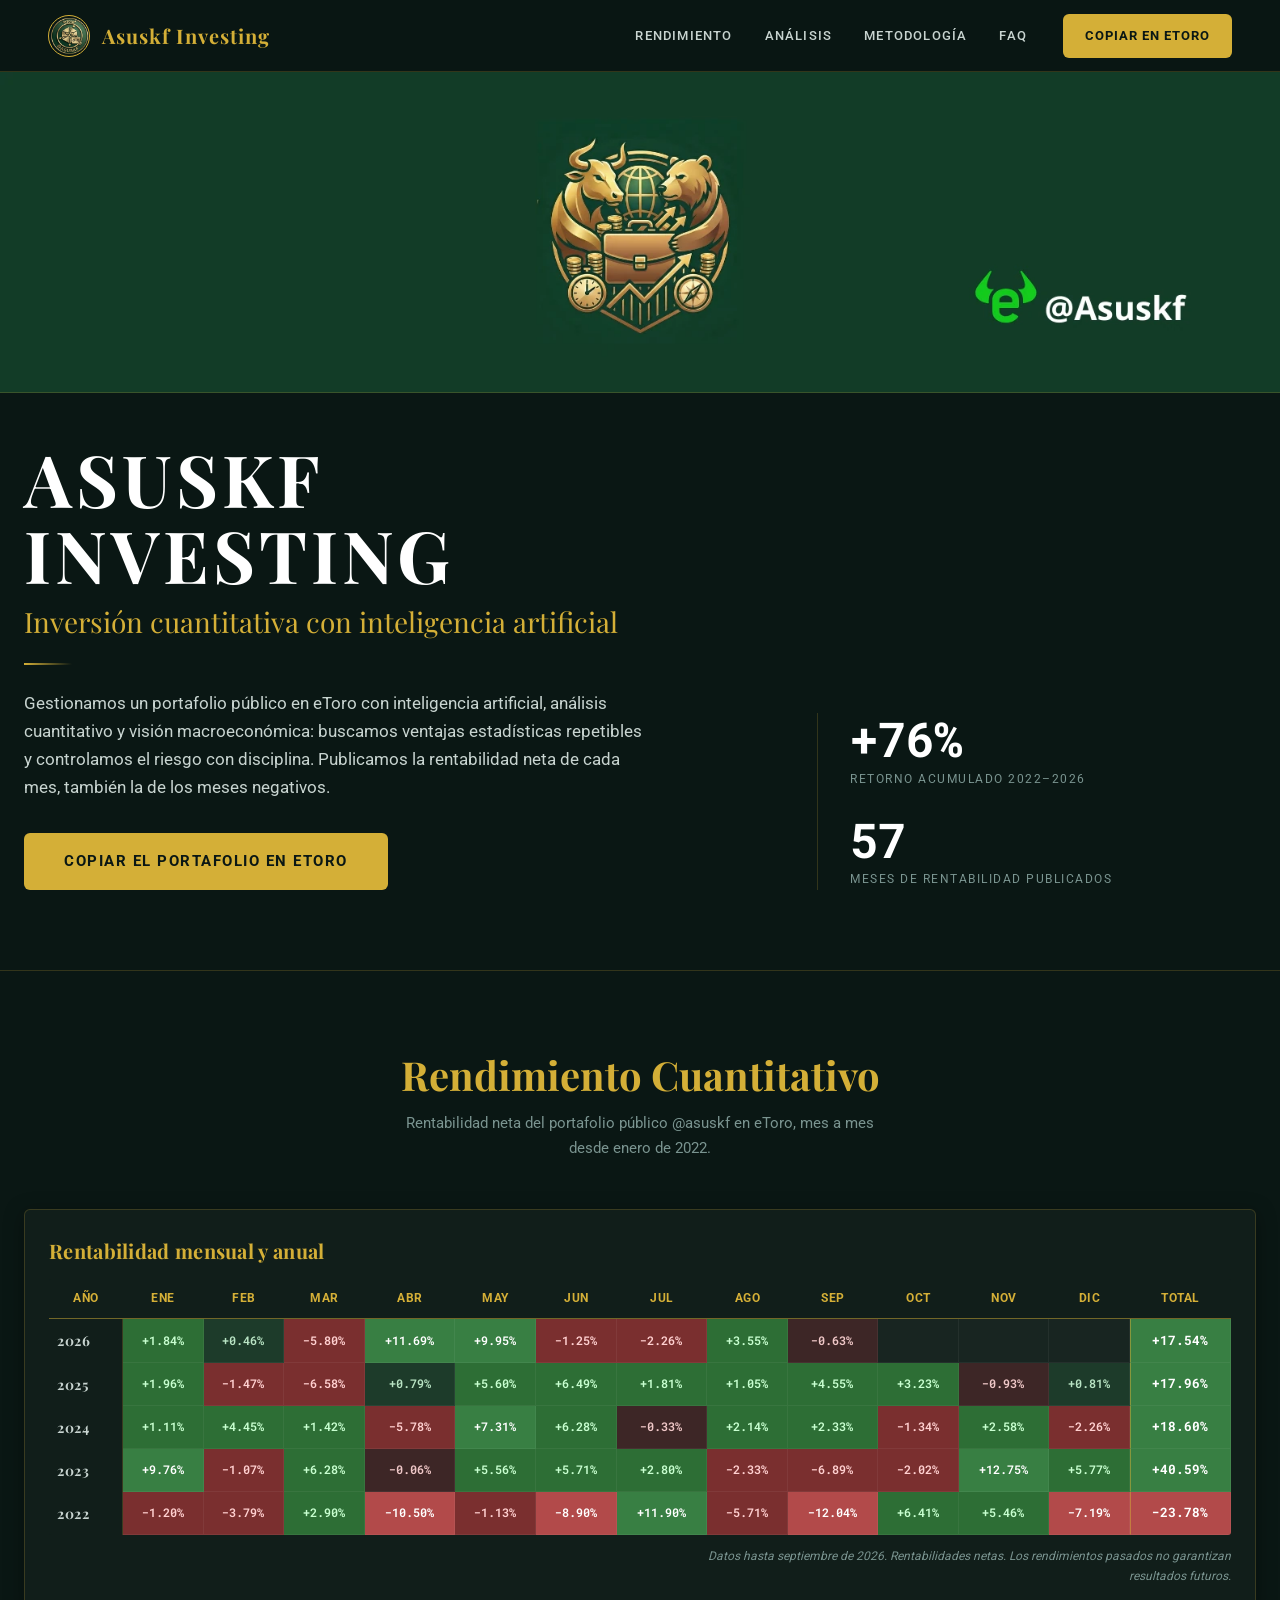
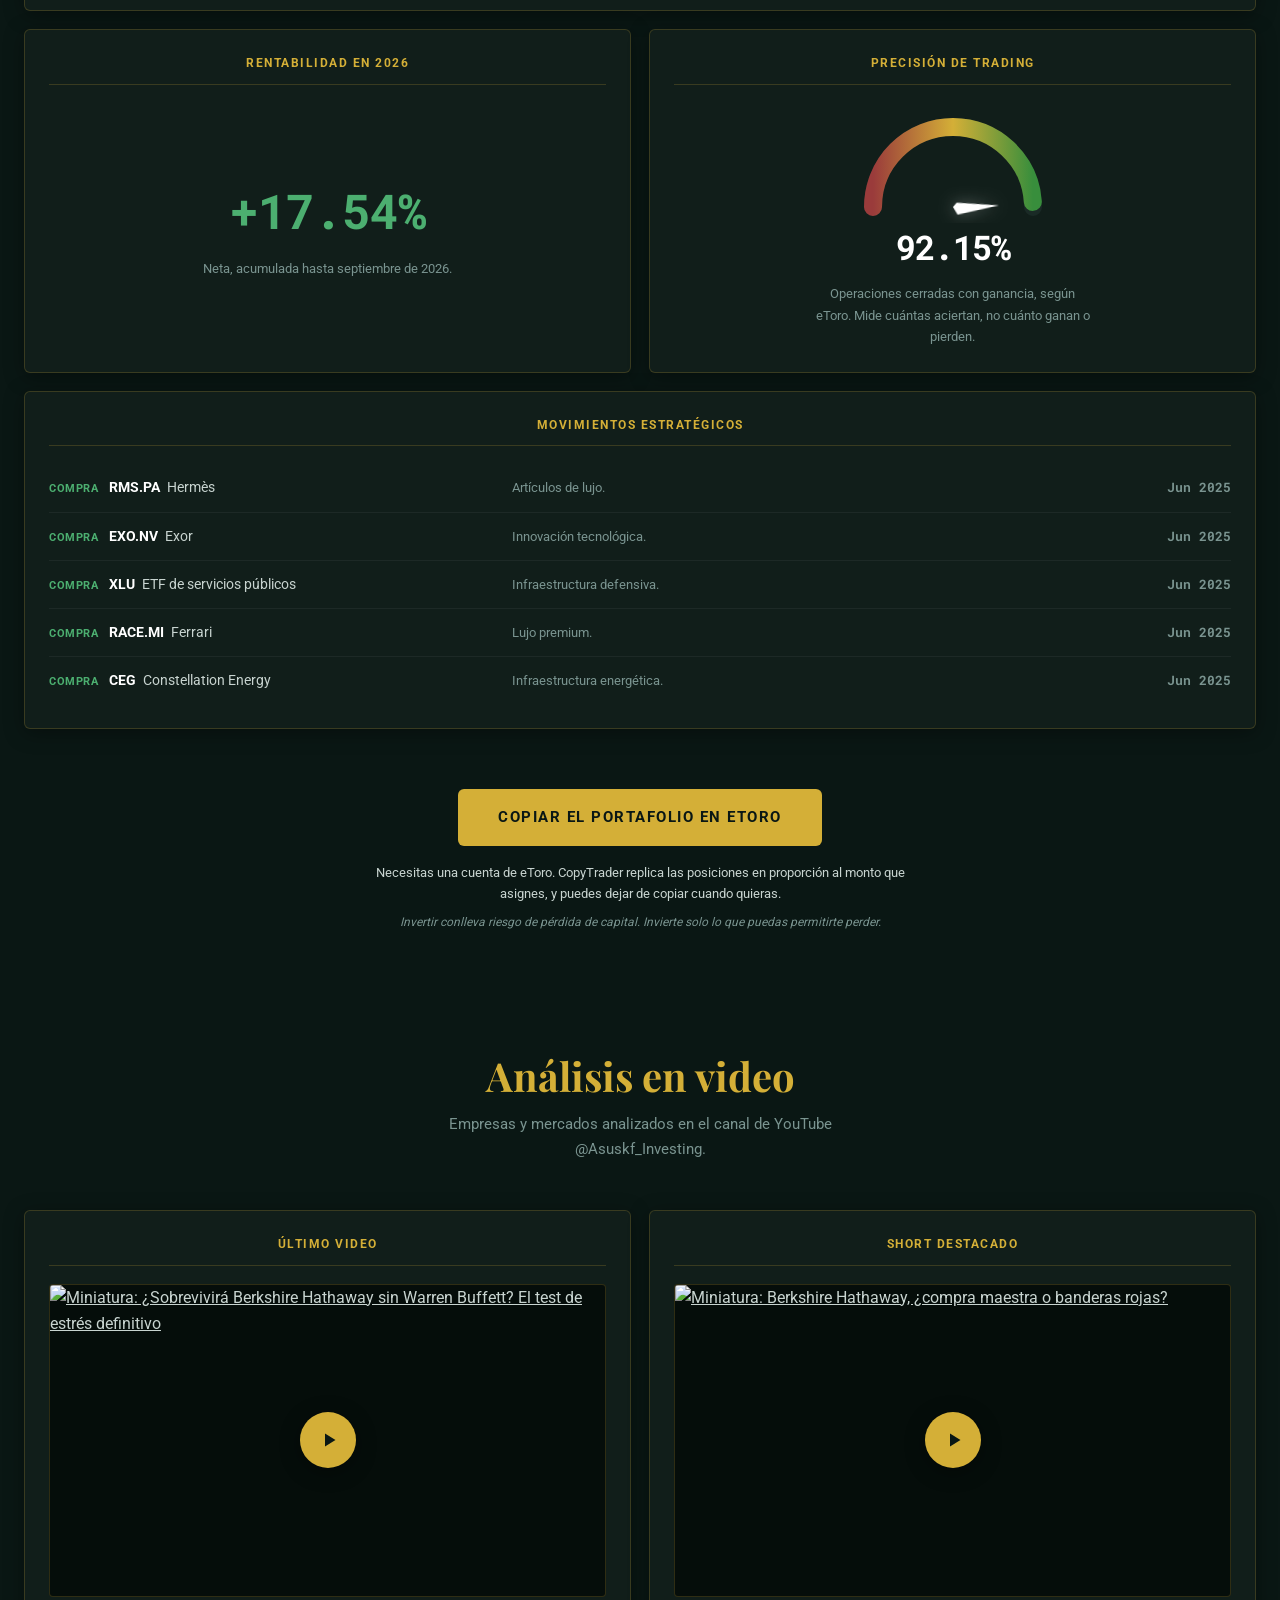
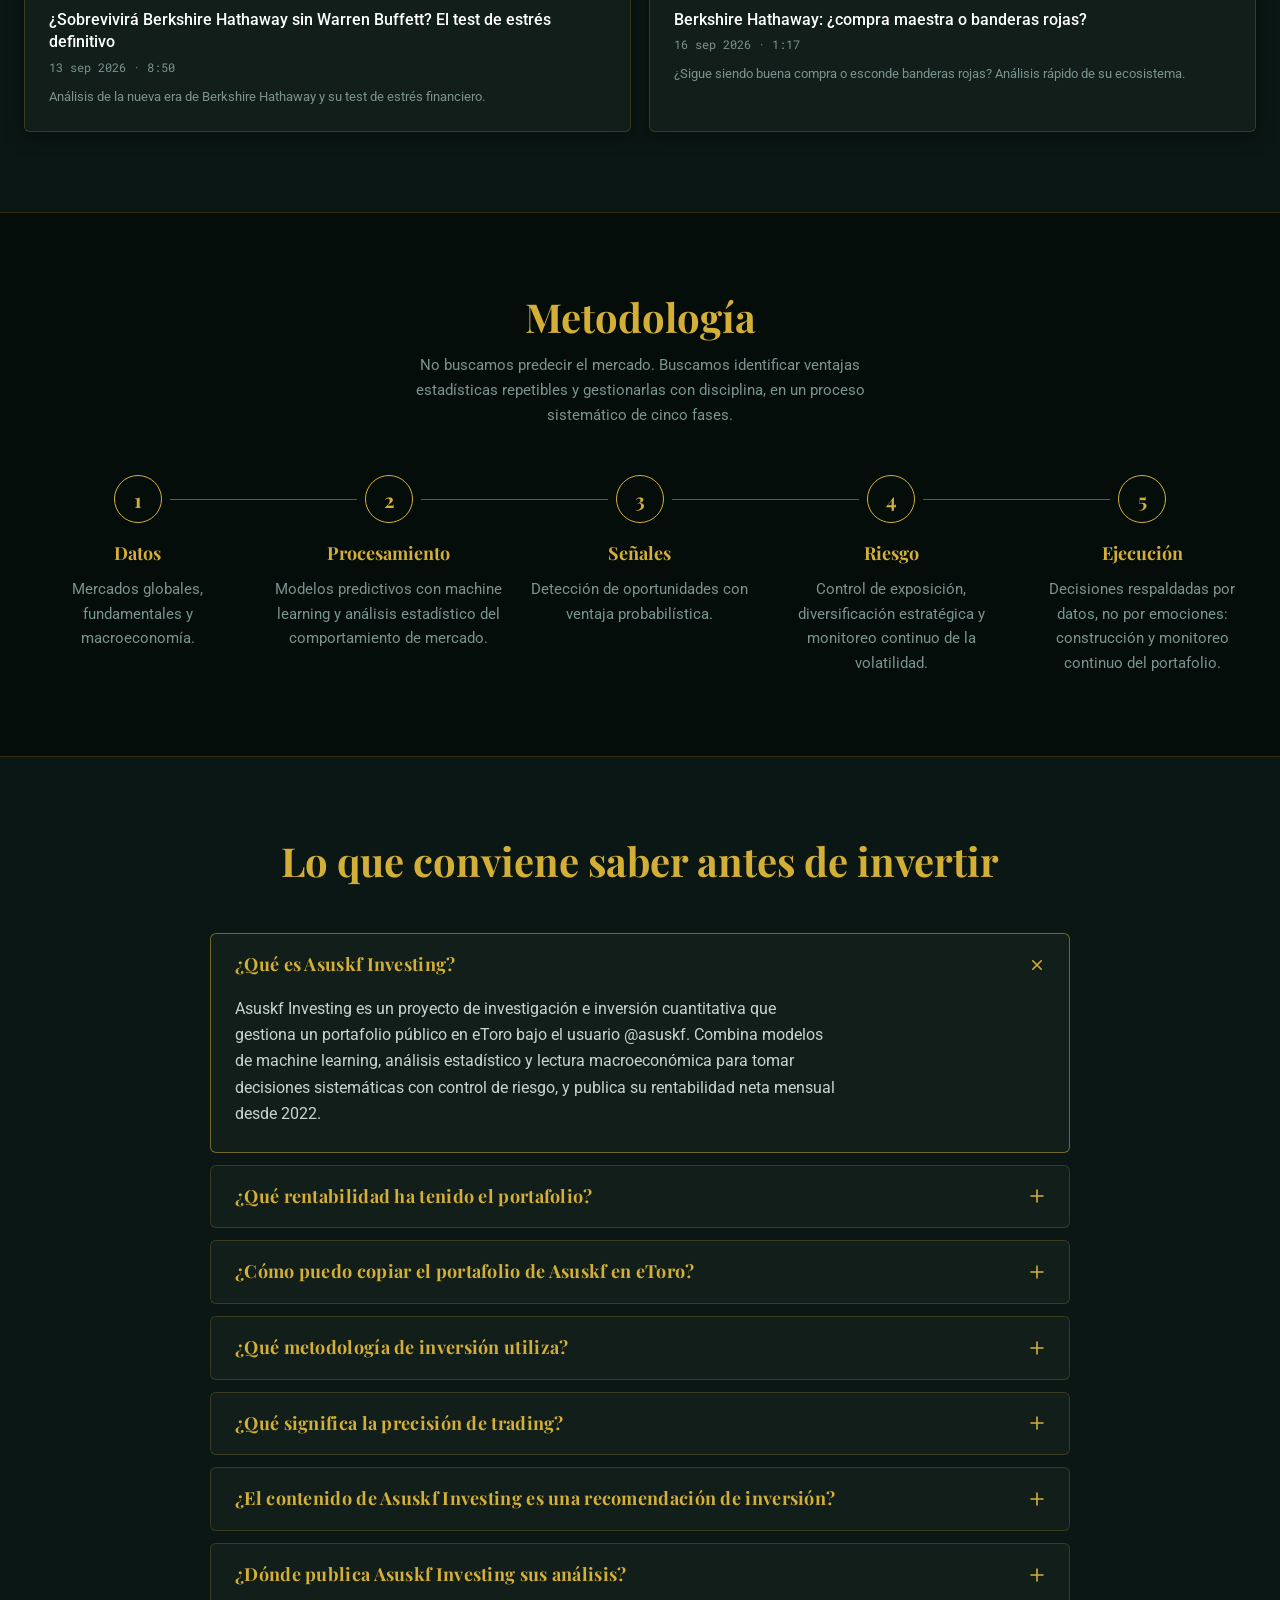
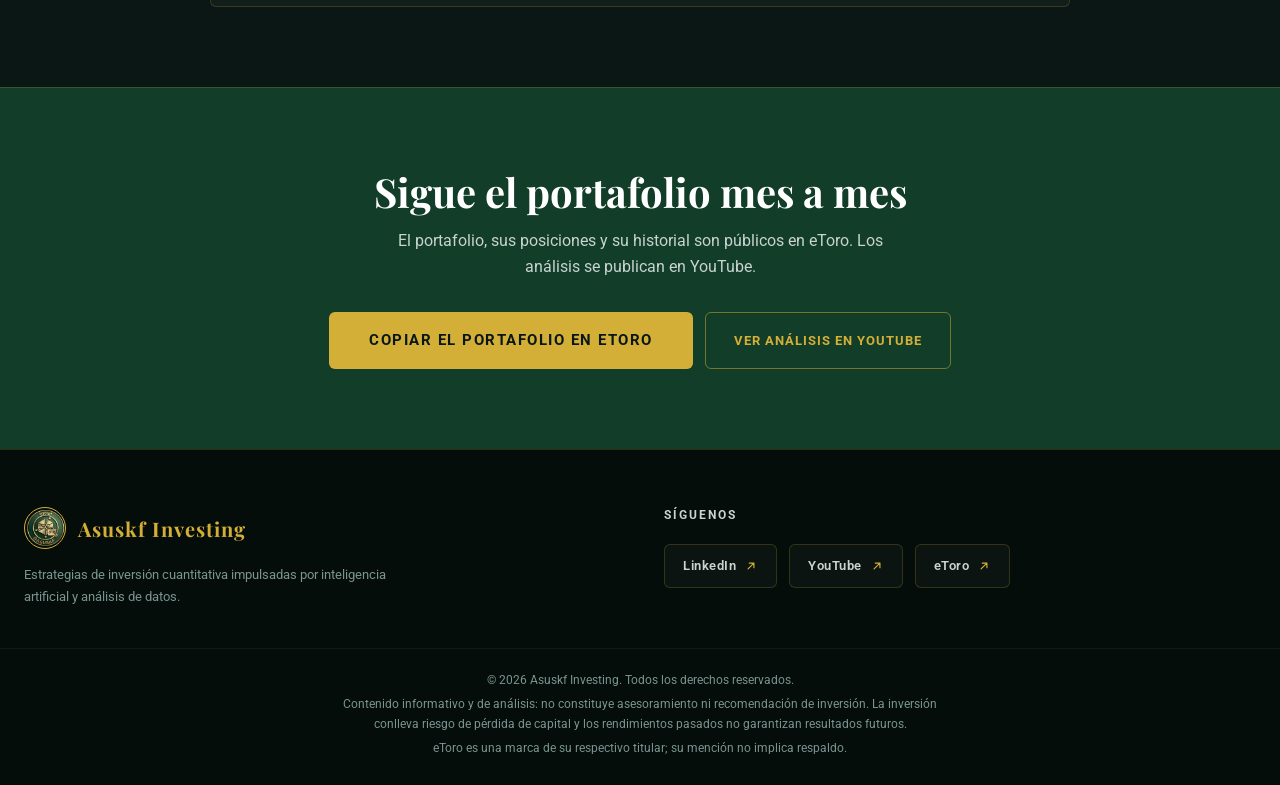
==== commit 5d0063e0: "chore(UX) Improve ux and add skills" ====
--- a/index.html
+++ b/index.html
@@ -3,7 +3,6 @@
 <head>
     <meta charset="UTF-8">
     <meta name="viewport" content="width=device-width, initial-scale=1">
-    <script>document.documentElement.classList.add('js');</script>
 
     <!-- SEO -->
     <title>Asuskf Investing | Inversión cuantitativa con IA en eToro</title>
@@ -39,6 +38,7 @@
     <!-- Fuentes locales (marca) y estilos -->
     <link rel="preload" href="assets/fonts/playfair-display.woff2" as="font" type="font/woff2" crossorigin>
     <link rel="preload" href="assets/fonts/roboto.woff2" as="font" type="font/woff2" crossorigin>
+    <link rel="preload" href="assets/fonts/roboto-mono.woff2" as="font" type="font/woff2" crossorigin>
     <link rel="stylesheet" href="assets/css/tokens.css">
     <link rel="stylesheet" href="assets/css/style.css">
 
@@ -158,191 +158,172 @@
         <nav class="site-nav" aria-label="Secciones">
             <ul class="nav-links">
                 <li><a href="#dashboard">Rendimiento</a></li>
-                <li><a href="#contenido">Insights</a></li>
+                <li><a href="#contenido">Análisis</a></li>
                 <li><a href="#metodologia">Metodología</a></li>
                 <li><a href="#preguntas">FAQ</a></li>
             </ul>
         </nav>
-        <a href="https://www.etoro.com/people/asuskf" class="btn-primary btn-etoro-nav" target="_blank" rel="noopener" data-cta="etoro-nav">Copiar<span class="cta-long">&nbsp;portafolio</span></a>
+        <a href="https://www.etoro.com/people/asuskf" class="btn-primary btn-etoro-nav" target="_blank" rel="noopener" data-cta="etoro-nav">Copiar en eToro</a>
     </header>
 
     <main id="main">
-        <section id="inicio" class="hero-container" aria-labelledby="hero-title">
-            <div class="banner-wrapper">
+        <section id="inicio" class="hero" aria-labelledby="hero-title">
+            <!-- El banner se muestra completo, sin recorte ni velo: su fondo es --ak-brand-green, así que la franja lo continúa a los lados. -->
+            <div class="hero-banner">
                 <picture>
                     <source type="image/webp" srcset="assets/images/banner.webp">
-                    <img src="assets/images/banner.png" alt="" class="banner-img" width="1584" height="396" fetchpriority="high">
+                    <img src="assets/images/banner.png" alt="Emblema dorado de Asuskf Investing con toro, oso y maletín, junto al perfil @Asuskf de eToro" class="banner-img" width="1584" height="396" fetchpriority="high">
                 </picture>
-                <div class="banner-overlay">
-                    <div class="banner-text">
-                        <p class="hero-eyebrow">Inversión cuantitativa e inteligencia artificial</p>
-                        <h1 id="hero-title">Asuskf Investing</h1>
-                        <p class="hero-tagline" lang="en">Investment Research • Market Insights • Long-Term Investing</p>
-                        <p class="hero-description">
-                            Gestionamos un portafolio público en eToro con inteligencia artificial, análisis cuantitativo y visión macroeconómica para identificar oportunidades con ventaja estadística y proteger el capital en cualquier entorno de mercado.
-                        </p>
-                        <div class="banner-divider" aria-hidden="true"></div>
-                        <p class="subtitle">Gestión Sistemática • Control de Riesgo • Decisiones Basadas en Datos</p>
-
-                        <dl class="hero-stats">
-                            <div class="hero-stat">
-                                <dt class="hero-stat-label">Retorno acumulado <span data-kpi="period">2022–2026</span></dt>
-                                <dd class="hero-stat-value" data-kpi="total">+76%</dd>
-                            </div>
-                            <div class="hero-stat">
-                                <dt class="hero-stat-label">Track record público</dt>
-                                <dd class="hero-stat-value">5 Años</dd>
-                            </div>
-                            <div class="hero-stat">
-                                <dt class="hero-stat-label">Metodología propia</dt>
-                                <dd class="hero-stat-value">AI + Quant</dd>
-                            </div>
-                        </dl>
-
-                        <a href="https://www.etoro.com/people/asuskf" target="_blank" rel="noopener" class="btn-primary btn-large btn-hero" data-cta="etoro-hero">
-                            Ver portafolio público
-                        </a>
-                    </div>
-                </div>
-            </div>
-        </section>
-
-        <section id="filosofia" class="investment-philosophy" aria-labelledby="filosofia-title">
-            <div class="container">
-                <div class="section-header">
-                    <p class="section-eyebrow">Cómo invertimos</p>
-                    <h2 id="filosofia-title">Filosofía de Inversión</h2>
-                    <p>
-                        No buscamos predecir el mercado.
-                        Buscamos identificar ventajas estadísticas repetibles
-                        y gestionarlas con disciplina.
+            </div>
+            <div class="container hero-body">
+                <div class="hero-copy">
+                    <h1 id="hero-title">Asuskf Investing <span class="hero-title-sub">Inversión cuantitativa con inteligencia artificial</span></h1>
+                    <div class="hero-rule" aria-hidden="true"></div>
+                    <p class="hero-description">
+                        Gestionamos un portafolio público en eToro con inteligencia artificial, análisis cuantitativo y visión macroeconómica: buscamos ventajas estadísticas repetibles y controlamos el riesgo con disciplina. Publicamos la rentabilidad neta de cada mes, también la de los meses negativos.
                     </p>
-                </div>
-                <div class="philosophy-grid">
-                    <article class="philosophy-card reveal delay-1">
-                        <svg class="card-icon" viewBox="0 0 24 24" aria-hidden="true"><path d="M3 3v18h18"/><path d="M7 15l4-4 3 3 5-6"/></svg>
-                        <h3>Investigación Cuantitativa</h3>
-                        <p>Modelos predictivos basados en machine learning, análisis estadístico y comportamiento de mercado.</p>
-                    </article>
-
-                    <article class="philosophy-card reveal delay-2">
-                        <svg class="card-icon" viewBox="0 0 24 24" aria-hidden="true"><path d="M12 3l7 3v5c0 4.5-3 8.5-7 10-4-1.5-7-5.5-7-10V6z"/><path d="M9 12l2 2 4-4"/></svg>
-                        <h3>Gestión del Riesgo</h3>
-                        <p>Control de exposición, diversificación estratégica y monitoreo continuo de volatilidad.</p>
-                    </article>
-
-                    <article class="philosophy-card reveal delay-3">
-                        <svg class="card-icon" viewBox="0 0 24 24" aria-hidden="true"><circle cx="12" cy="12" r="3"/><path d="M12 2v3M12 19v3M2 12h3M19 12h3M4.9 4.9 7 7M17 17l2.1 2.1M4.9 19.1 7 17M17 7l2.1-2.1"/></svg>
-                        <h3>Ejecución Sistemática</h3>
-                        <p>Decisiones respaldadas por datos, no por emociones ni especulación.</p>
-                    </article>
-                </div>
+                    <a href="https://www.etoro.com/people/asuskf" target="_blank" rel="noopener" class="btn-primary btn-large btn-hero" data-cta="etoro-hero">Copiar el portafolio en eToro</a>
+                </div>
+                <dl class="hero-stats">
+                    <div class="hero-stat">
+                        <dt class="hero-stat-label">Retorno acumulado <span data-kpi="period">2022–2026</span></dt>
+                        <dd class="hero-stat-value" data-kpi="total">+76%</dd>
+                    </div>
+                    <div class="hero-stat">
+                        <dt class="hero-stat-label">Meses de rentabilidad publicados</dt>
+                        <dd class="hero-stat-value" data-kpi="months">57</dd>
+                    </div>
+                </dl>
             </div>
         </section>
 
         <section id="dashboard" class="dashboard-section" aria-labelledby="dashboard-title">
             <div class="container">
                 <div class="section-header">
-                    <p class="section-eyebrow">Resultados verificados</p>
                     <h2 id="dashboard-title">Rendimiento Cuantitativo</h2>
-                    <p>Rentabilidad neta del portafolio público @asuskf en eToro, con métricas potenciadas por modelos predictivos e inteligencia artificial.</p>
+                    <p>Rentabilidad neta del portafolio público @asuskf en eToro, mes a mes desde enero de 2022.</p>
+                </div>
+
+                <div class="card card-matriz reveal">
+                    <div class="card-matriz-head">
+                        <h3 id="matriz-title">Rentabilidad mensual y anual</h3>
+                        <p class="table-hint" aria-hidden="true">Desliza para ver todos los meses</p>
+                    </div>
+                    <div class="table-responsive" tabindex="0" role="region" aria-labelledby="matriz-title">
+                        <!-- FUENTE ÚNICA DE DATOS: edita solo estas filas (año más reciente arriba).
+                             Acepta "-2.26%", "−2.26%" o "-2.26"; los meses futuros van vacíos.
+                             main.js calcula colores, signos, YTD, retorno acumulado, meses publicados y la fecha de actualización. -->
+                        <table class="matriz-table" id="matriz">
+                            <caption class="visually-hidden">Rentabilidad neta mensual y anual del portafolio Asuskf Investing en eToro, en porcentaje</caption>
+                            <thead>
+                                <tr>
+                                    <th scope="col">Año</th><th scope="col">Ene</th><th scope="col">Feb</th><th scope="col">Mar</th><th scope="col">Abr</th><th scope="col">May</th><th scope="col">Jun</th><th scope="col">Jul</th><th scope="col">Ago</th><th scope="col">Sep</th><th scope="col">Oct</th><th scope="col">Nov</th><th scope="col">Dic</th><th scope="col">Total</th>
+                                </tr>
+                            </thead>
+                            <tbody>
+                                <tr><th scope="row">2026</th><td>1.84%</td><td>0.46%</td><td>−5.80%</td><td>11.69%</td><td>9.95%</td><td>−1.25%</td><td>−2.26%</td><td>3.55%</td><td>−0.63%</td><td></td><td></td><td></td><td>17.54%</td></tr>
+                                <tr><th scope="row">2025</th><td>1.96%</td><td>−1.47%</td><td>−6.58%</td><td>0.79%</td><td>5.60%</td><td>6.49%</td><td>1.81%</td><td>1.05%</td><td>4.55%</td><td>3.23%</td><td>−0.93%</td><td>0.81%</td><td>17.96%</td></tr>
+                                <tr><th scope="row">2024</th><td>1.11%</td><td>4.45%</td><td>1.42%</td><td>−5.78%</td><td>7.31%</td><td>6.28%</td><td>−0.33%</td><td>2.14%</td><td>2.33%</td><td>−1.34%</td><td>2.58%</td><td>−2.26%</td><td>18.60%</td></tr>
+                                <tr><th scope="row">2023</th><td>9.76%</td><td>−1.07%</td><td>6.28%</td><td>−0.06%</td><td>5.56%</td><td>5.71%</td><td>2.80%</td><td>−2.33%</td><td>−6.89%</td><td>−2.02%</td><td>12.75%</td><td>5.77%</td><td>40.59%</td></tr>
+                                <tr><th scope="row">2022</th><td>−1.20%</td><td>−3.79%</td><td>2.90%</td><td>−10.50%</td><td>−1.13%</td><td>−8.90%</td><td>11.90%</td><td>−5.71%</td><td>−12.04%</td><td>6.41%</td><td>5.46%</td><td>−7.19%</td><td>−23.78%</td></tr>
+                            </tbody>
+                        </table>
+                    </div>
+                    <p class="matrix-disclaimer">
+                        Datos hasta <time data-kpi="updated" datetime="2026-09">septiembre de 2026</time>. Rentabilidades netas. Los rendimientos pasados no garantizan resultados futuros.
+                    </p>
                 </div>
 
                 <div class="dashboard-grid">
-                    <div class="card card-mes reveal delay-1">
-                        <h3>Rendimiento YTD (<span data-kpi="ytd-year">2026</span>)</h3>
-                        <div class="metric-big positive" data-kpi="ytd">+17.54%</div>
-                        <p class="metric-sub">Superando el benchmark institucional.</p>
-                        <div class="metric-badge positive-badge">▲ Por encima del S&amp;P 500</div>
-                    </div>
-
-                    <div class="card card-precision reveal delay-2">
-                        <h3>Precisión de Trading</h3>
-                        <div class="gauge-container" data-gauge="97.5">
-                            <svg class="gauge" viewBox="0 0 100 60" aria-hidden="true">
-                                <defs>
-                                    <linearGradient id="gauge-grad" x1="0%" y1="0%" x2="100%" y2="0%">
-                                        <stop offset="0%" class="gauge-stop-low" />
-                                        <stop offset="50%" class="gauge-stop-mid" />
-                                        <stop offset="100%" class="gauge-stop-high" />
-                                    </linearGradient>
-                                </defs>
-                                <path class="gauge-bg" d="M 10 52 A 40 40 0 0 1 90 52" />
-                                <path class="gauge-fill" d="M 10 52 A 40 40 0 0 1 90 52" />
-                                <path class="gauge-needle" d="M 50 52 L 48 48 L 27 51 L 48 54 Z" />
-                            </svg>
-                            <div class="gauge-value">97.50%</div>
-                        </div>
-                        <p class="metric-sub">Operaciones ganadoras verificadas en eToro</p>
-                    </div>
-
-                    <div class="card card-compras reveal delay-3">
-                        <h3>Movimientos Estratégicos</h3>
+                    <div class="card card-kpi reveal">
+                        <h3>Rentabilidad en <span data-kpi="ytd-year">2026</span></h3>
+                        <div class="kpi-body">
+                            <div class="metric-big positive" data-kpi="ytd">+17.54%</div>
+                            <p class="metric-sub">Neta, acumulada hasta <time data-kpi="updated" datetime="2026-09">septiembre de 2026</time>.</p>
+                        </div>
+                    </div>
+
+                    <div class="card card-kpi reveal">
+                        <h3>Precisión de trading</h3>
+                        <div class="kpi-body">
+                            <div class="gauge-container" data-gauge="97.5">
+                                <svg class="gauge" viewBox="0 0 100 60" aria-hidden="true">
+                                    <defs>
+                                        <linearGradient id="gauge-grad" x1="0%" y1="0%" x2="100%" y2="0%">
+                                            <stop offset="0%" class="gauge-stop-low" />
+                                            <stop offset="50%" class="gauge-stop-mid" />
+                                            <stop offset="100%" class="gauge-stop-high" />
+                                        </linearGradient>
+                                    </defs>
+                                    <path class="gauge-bg" d="M 10 52 A 40 40 0 0 1 90 52" />
+                                    <path class="gauge-fill" d="M 10 52 A 40 40 0 0 1 90 52" />
+                                    <path class="gauge-needle" d="M 50 52 L 48 48 L 27 51 L 48 54 Z" />
+                                </svg>
+                                <div class="gauge-value">97.50%</div>
+                            </div>
+                            <p class="metric-sub">Operaciones cerradas con ganancia, según eToro. Mide cuántas aciertan, no cuánto ganan o pierden.</p>
+                        </div>
+                    </div>
+
+                    <div class="card card-compras reveal">
+                        <h3>Movimientos estratégicos</h3>
                         <ul class="trade-list">
                             <li class="trade-row">
-                                <span><span class="buy">COMPRA</span> RMS.PA</span>
-                                <span>Artículos de lujo.</span>
+                                <span class="trade-asset"><span class="buy">COMPRA</span> <span class="ticker">RMS.PA</span> Hermès</span>
+                                <span class="trade-note">Artículos de lujo.</span>
                                 <time class="trade-date" datetime="2025-06">Jun 2025</time>
                             </li>
                             <li class="trade-row">
-                                <span><span class="buy">COMPRA</span> EXO.NV</span>
-                                <span>Innovación tecnológica.</span>
+                                <span class="trade-asset"><span class="buy">COMPRA</span> <span class="ticker">EXO.NV</span> Exor</span>
+                                <span class="trade-note">Innovación tecnológica.</span>
                                 <time class="trade-date" datetime="2025-06">Jun 2025</time>
                             </li>
                             <li class="trade-row">
-                                <span><span class="buy">COMPRA</span> XLU</span>
-                                <span>Infraestructura defensiva.</span>
+                                <span class="trade-asset"><span class="buy">COMPRA</span> <span class="ticker">XLU</span> ETF de servicios públicos</span>
+                                <span class="trade-note">Infraestructura defensiva.</span>
                                 <time class="trade-date" datetime="2025-06">Jun 2025</time>
                             </li>
                             <li class="trade-row">
-                                <span><span class="buy">COMPRA</span> RACE.MI</span>
-                                <span>Lujo premium.</span>
+                                <span class="trade-asset"><span class="buy">COMPRA</span> <span class="ticker">RACE.MI</span> Ferrari</span>
+                                <span class="trade-note">Lujo premium.</span>
                                 <time class="trade-date" datetime="2025-06">Jun 2025</time>
                             </li>
                             <li class="trade-row">
-                                <span><span class="buy">COMPRA</span> CEG</span>
-                                <span>Infraestructura energética.</span>
+                                <span class="trade-asset"><span class="buy">COMPRA</span> <span class="ticker">CEG</span> Constellation Energy</span>
+                                <span class="trade-note">Infraestructura energética.</span>
                                 <time class="trade-date" datetime="2025-06">Jun 2025</time>
                             </li>
                         </ul>
                     </div>
-
-                    <div class="card card-matriz reveal delay-1">
-                        <h3>Matriz de Rendimiento Mensual / Anual</h3>
-                        <div class="table-responsive">
-                            <!-- FUENTE ÚNICA DE DATOS: edita solo estas filas (año más reciente arriba).
-                                 Acepta "-2.26%", "−2.26%" o "-2.26"; los meses futuros van vacíos.
-                                 main.js calcula colores, YTD, retorno acumulado y la fecha de actualización. -->
-                            <table class="matriz-table" id="matriz">
-                                <caption class="visually-hidden">Rentabilidad neta mensual y anual del portafolio Asuskf Investing en eToro, en porcentaje</caption>
-                                <thead>
-                                    <tr>
-                                        <th scope="col">Año</th><th scope="col">Ene</th><th scope="col">Feb</th><th scope="col">Mar</th><th scope="col">Abr</th><th scope="col">May</th><th scope="col">Jun</th><th scope="col">Jul</th><th scope="col">Ago</th><th scope="col">Sep</th><th scope="col">Oct</th><th scope="col">Nov</th><th scope="col">Dic</th><th scope="col">Total</th>
-                                    </tr>
-                                </thead>
-                                <tbody>
-                                    <tr><th scope="row">2026</th><td>1.84%</td><td>0.46%</td><td>−5.80%</td><td>11.69%</td><td>9.95%</td><td>−1.25%</td><td>−2.26%</td><td>3.55%</td><td>−0.63%</td><td></td><td></td><td></td><td>17.54%</td></tr>
-                                    <tr><th scope="row">2025</th><td>1.96%</td><td>−1.47%</td><td>−6.58%</td><td>0.79%</td><td>5.60%</td><td>6.49%</td><td>1.81%</td><td>1.05%</td><td>4.55%</td><td>3.23%</td><td>−0.93%</td><td>0.81%</td><td>17.96%</td></tr>
-                                    <tr><th scope="row">2024</th><td>1.11%</td><td>4.45%</td><td>1.42%</td><td>−5.78%</td><td>7.31%</td><td>6.28%</td><td>−0.33%</td><td>2.14%</td><td>2.33%</td><td>−1.34%</td><td>2.58%</td><td>−2.26%</td><td>18.60%</td></tr>
-                                    <tr><th scope="row">2023</th><td>9.76%</td><td>−1.07%</td><td>6.28%</td><td>−0.06%</td><td>5.56%</td><td>5.71%</td><td>2.80%</td><td>−2.33%</td><td>−6.89%</td><td>−2.02%</td><td>12.75%</td><td>5.77%</td><td>40.59%</td></tr>
-                                    <tr><th scope="row">2022</th><td>−1.20%</td><td>−3.79%</td><td>2.90%</td><td>−10.50%</td><td>−1.13%</td><td>−8.90%</td><td>11.90%</td><td>−5.71%</td><td>−12.04%</td><td>6.41%</td><td>5.46%</td><td>−7.19%</td><td>−23.78%</td></tr>
-                                </tbody>
-                            </table>
-                        </div>
-                        <p class="matrix-disclaimer">
-                            Datos hasta <time data-kpi="updated" datetime="2026-09">septiembre de 2026</time>.
-                            * Rentabilidades netas. Rendimientos pasados no garantizan resultados futuros.
-                        </p>
-                    </div>
-
-                    <!-- Videos: al cambiarlos, actualiza href, imagen, título, descripción, fecha (datetime) y data-duration.
-                         main.js publica el VideoObject (datos estructurados) a partir de esta tarjeta. -->
-                    <article id="contenido" class="card card-youtube reveal delay-1" data-video-id="MOt5LrbOhiI" data-duration="PT8M50S">
-                        <h3>Último Video de YouTube</h3>
+                </div>
+
+                <div class="cta-center">
+                    <a href="https://www.etoro.com/people/asuskf" class="btn-primary btn-large" target="_blank" rel="noopener" data-cta="etoro-dashboard">Copiar el portafolio en eToro</a>
+                    <p class="cta-note">Necesitas una cuenta de eToro. CopyTrader replica las posiciones en proporción al monto que asignes, y puedes dejar de copiar cuando quieras.</p>
+                    <p class="cta-disclaimer">Invertir conlleva riesgo de pérdida de capital. Invierte solo lo que puedas permitirte perder.</p>
+                </div>
+            </div>
+        </section>
+
+        <section id="contenido" class="video-section" aria-labelledby="contenido-title">
+            <div class="container">
+                <div class="section-header">
+                    <h2 id="contenido-title">Análisis en video</h2>
+                    <p>Empresas y mercados analizados en el canal de YouTube @Asuskf_Investing.</p>
+                </div>
+
+                <!-- Videos: al cambiarlos, actualiza data-video-id, href, las URL de la imagen, título, descripción, fecha (datetime) y data-duration.
+                     main.js publica el VideoObject (datos estructurados) a partir de cada tarjeta. -->
+                <div class="video-grid">
+                    <article class="card card-youtube reveal" data-video-id="MOt5LrbOhiI" data-duration="PT8M50S">
+                        <h3>Último video</h3>
                         <div class="video-container custom-thumbnail">
                             <a href="https://www.youtube.com/watch?v=MOt5LrbOhiI" target="_blank" rel="noopener" class="youtube-thumbnail-link" data-cta="youtube-video">
-                                <img src="https://img.youtube.com/vi/MOt5LrbOhiI/maxresdefault.jpg" alt="Miniatura: ¿Sobrevivirá Berkshire Hathaway sin Warren Buffett? El test de estrés definitivo" width="1280" height="720" loading="lazy" decoding="async">
-                                <span class="play-button" aria-hidden="true">▶</span>
+                                <img src="https://img.youtube.com/vi/MOt5LrbOhiI/hqdefault.jpg"
+                                     srcset="https://img.youtube.com/vi/MOt5LrbOhiI/mqdefault.jpg 320w, https://img.youtube.com/vi/MOt5LrbOhiI/hqdefault.jpg 480w, https://img.youtube.com/vi/MOt5LrbOhiI/maxresdefault.jpg 1280w"
+                                     sizes="(max-width: 900px) calc(100vw - 98px), 600px"
+                                     alt="Miniatura: ¿Sobrevivirá Berkshire Hathaway sin Warren Buffett? El test de estrés definitivo" width="1280" height="720" loading="lazy" decoding="async">
+                                <span class="play-button" aria-hidden="true"><svg viewBox="0 0 24 24"><path d="M8 5.5v13l10.5-6.5z"/></svg></span>
                             </a>
                         </div>
                         <p class="video-title">¿Sobrevivirá Berkshire Hathaway sin Warren Buffett? El test de estrés definitivo</p>
@@ -350,12 +331,15 @@
                         <p class="sub-text">Análisis de la nueva era de Berkshire Hathaway y su test de estrés financiero.</p>
                     </article>
 
-                    <article class="card card-youtube reveal delay-2" data-video-id="Go4yszVjIx8" data-duration="PT1M17S">
-                        <h3>Short Destacado</h3>
+                    <article class="card card-youtube reveal" data-video-id="Go4yszVjIx8" data-duration="PT1M17S">
+                        <h3>Short destacado</h3>
                         <div class="video-container custom-thumbnail">
                             <a href="https://youtube.com/shorts/Go4yszVjIx8" target="_blank" rel="noopener" class="youtube-thumbnail-link" data-cta="youtube-short">
-                                <img src="https://img.youtube.com/vi/Go4yszVjIx8/maxresdefault.jpg" alt="Miniatura: Berkshire Hathaway, ¿compra maestra o banderas rojas?" width="1280" height="720" loading="lazy" decoding="async">
-                                <span class="play-button" aria-hidden="true">▶</span>
+                                <img src="https://img.youtube.com/vi/Go4yszVjIx8/hqdefault.jpg"
+                                     srcset="https://img.youtube.com/vi/Go4yszVjIx8/mqdefault.jpg 320w, https://img.youtube.com/vi/Go4yszVjIx8/hqdefault.jpg 480w, https://img.youtube.com/vi/Go4yszVjIx8/maxresdefault.jpg 1280w"
+                                     sizes="(max-width: 900px) calc(100vw - 98px), 600px"
+                                     alt="Miniatura: Berkshire Hathaway, ¿compra maestra o banderas rojas?" width="1280" height="720" loading="lazy" decoding="async">
+                                <span class="play-button" aria-hidden="true"><svg viewBox="0 0 24 24"><path d="M8 5.5v13l10.5-6.5z"/></svg></span>
                             </a>
                         </div>
                         <p class="video-title">Berkshire Hathaway: ¿compra maestra o banderas rojas?</p>
@@ -363,48 +347,51 @@
                         <p class="sub-text">¿Sigue siendo buena compra o esconde banderas rojas? Análisis rápido de su ecosistema.</p>
                     </article>
                 </div>
-
-                <div class="cta-center reveal delay-3">
-                    <p class="cta-pre">¿Listo para invertir con una estrategia probada?</p>
-                    <a href="https://www.etoro.com/people/asuskf" class="btn-primary btn-large" target="_blank" rel="noopener" data-cta="etoro-dashboard">Invertir con @Asuskf en eToro</a>
-                    <p class="cta-disclaimer">La inversión conlleva riesgos. Sólo invierte lo que puedas permitirte perder.</p>
-                </div>
             </div>
         </section>
 
         <section id="metodologia" class="methodology-section" aria-labelledby="metodologia-title">
             <div class="container">
                 <div class="section-header">
-                    <p class="section-eyebrow">Proceso</p>
                     <h2 id="metodologia-title">Metodología</h2>
-                    <p>Nuestro proceso sistemático de inversión en 5 fases.</p>
-                </div>
-
-                <ol class="methodology-grid">
-                    <li class="methodology-card reveal delay-1">
+                    <p>No buscamos predecir el mercado. Buscamos identificar ventajas estadísticas repetibles y gestionarlas con disciplina, en un proceso sistemático de cinco fases.</p>
+                </div>
+
+                <ol class="method-steps">
+                    <li class="method-step reveal">
                         <span class="step-number" aria-hidden="true">1</span>
-                        <h3>Datos</h3>
-                        <p>Mercados globales, fundamentales y macroeconomía.</p>
+                        <div>
+                            <h3>Datos</h3>
+                            <p>Mercados globales, fundamentales y macroeconomía.</p>
+                        </div>
                     </li>
-                    <li class="methodology-card reveal delay-2">
+                    <li class="method-step reveal">
                         <span class="step-number" aria-hidden="true">2</span>
-                        <h3>Procesamiento</h3>
-                        <p>Modelos estadísticos y machine learning.</p>
+                        <div>
+                            <h3>Procesamiento</h3>
+                            <p>Modelos predictivos con machine learning y análisis estadístico del comportamiento de mercado.</p>
+                        </div>
                     </li>
-                    <li class="methodology-card reveal delay-3">
+                    <li class="method-step reveal">
                         <span class="step-number" aria-hidden="true">3</span>
-                        <h3>Señales</h3>
-                        <p>Detección de oportunidades con ventaja probabilística.</p>
+                        <div>
+                            <h3>Señales</h3>
+                            <p>Detección de oportunidades con ventaja probabilística.</p>
+                        </div>
                     </li>
-                    <li class="methodology-card reveal delay-1">
+                    <li class="method-step reveal">
                         <span class="step-number" aria-hidden="true">4</span>
-                        <h3>Riesgo</h3>
-                        <p>Control dinámico de exposición y volatilidad.</p>
+                        <div>
+                            <h3>Riesgo</h3>
+                            <p>Control de exposición, diversificación estratégica y monitoreo continuo de la volatilidad.</p>
+                        </div>
                     </li>
-                    <li class="methodology-card reveal delay-2">
+                    <li class="method-step reveal">
                         <span class="step-number" aria-hidden="true">5</span>
-                        <h3>Ejecución</h3>
-                        <p>Construcción y monitoreo continuo del portafolio.</p>
+                        <div>
+                            <h3>Ejecución</h3>
+                            <p>Decisiones respaldadas por datos, no por emociones: construcción y monitoreo continuo del portafolio.</p>
+                        </div>
                     </li>
                 </ol>
             </div>
@@ -414,7 +401,6 @@
         <section id="preguntas" class="faq-section" aria-labelledby="preguntas-title">
             <div class="container">
                 <div class="section-header">
-                    <p class="section-eyebrow">Preguntas frecuentes</p>
                     <h2 id="preguntas-title">Lo que conviene saber antes de invertir</h2>
                 </div>
 
@@ -447,6 +433,17 @@
                         <summary><h3>¿Dónde publica Asuskf Investing sus análisis?</h3></summary>
                         <div class="faq-answer"><p>En el canal de YouTube <a href="https://www.youtube.com/@Asuskf_Investing" target="_blank" rel="noopener">@Asuskf_Investing</a> (videos y Shorts sobre empresas y mercados), en <a href="https://www.linkedin.com/company/asuskf-investing/" target="_blank" rel="noopener">LinkedIn</a> y en el perfil público de eToro, donde se puede seguir la evolución del portafolio.</p></div>
                     </details>
+                </div>
+            </div>
+        </section>
+
+        <section class="closing" aria-labelledby="cierre-title">
+            <div class="container closing-inner">
+                <h2 id="cierre-title">Sigue el portafolio mes a mes</h2>
+                <p>El portafolio, sus posiciones y su historial son públicos en eToro. Los análisis se publican en YouTube.</p>
+                <div class="closing-actions">
+                    <a href="https://www.etoro.com/people/asuskf" class="btn-primary btn-large" target="_blank" rel="noopener" data-cta="etoro-cierre">Copiar el portafolio en eToro</a>
+                    <a href="https://www.youtube.com/@Asuskf_Investing" class="btn-secondary" target="_blank" rel="noopener" data-cta="youtube-cierre">Ver análisis en YouTube</a>
                 </div>
             </div>
         </section>
@@ -459,19 +456,19 @@
                     <img src="assets/images/asuskf-badge-128.png" alt="" class="logo-img" width="42" height="42" loading="lazy">
                     <span class="logo-text">Asuskf Investing</span>
                 </div>
-                <p class="footer-description">Estrategias de inversión cuantitativa impulsadas por inteligencia artificial y análisis de datos profundo.</p>
+                <p class="footer-description">Estrategias de inversión cuantitativa impulsadas por inteligencia artificial y análisis de datos.</p>
             </div>
             <div class="footer-social">
                 <h2 class="footer-title">Síguenos</h2>
                 <div class="social-links">
                     <a href="https://www.linkedin.com/company/asuskf-investing/" target="_blank" rel="noopener" class="social-btn" data-cta="linkedin-footer">
-                        <span class="social-icon" aria-hidden="true">in</span> LinkedIn
+                        LinkedIn <svg class="ext-icon" viewBox="0 0 24 24" aria-hidden="true"><path d="M7 17 17 7M9 7h8v8"/></svg>
                     </a>
                     <a href="https://www.youtube.com/@Asuskf_Investing" target="_blank" rel="noopener" class="social-btn" data-cta="youtube-footer">
-                        <span class="social-icon" aria-hidden="true">▶</span> YouTube
+                        YouTube <svg class="ext-icon" viewBox="0 0 24 24" aria-hidden="true"><path d="M7 17 17 7M9 7h8v8"/></svg>
                     </a>
                     <a href="https://www.etoro.com/people/asuskf" target="_blank" rel="noopener" class="social-btn" data-cta="etoro-footer">
-                        <span class="social-icon" aria-hidden="true">e</span> eToro
+                        eToro <svg class="ext-icon" viewBox="0 0 24 24" aria-hidden="true"><path d="M7 17 17 7M9 7h8v8"/></svg>
                     </a>
                 </div>
             </div>
@@ -481,7 +478,7 @@
             <div class="container">
                 <p>&copy; 2026 Asuskf Investing. Todos los derechos reservados.</p>
                 <p>Contenido informativo y de análisis: no constituye asesoramiento ni recomendación de inversión. La inversión conlleva riesgo de pérdida de capital y los rendimientos pasados no garantizan resultados futuros.</p>
-                <p>eToro es una marca de su respectivo titular; su mención no implica respaldo. Modelos desarrollados con análisis avanzado de datos.</p>
+                <p>eToro es una marca de su respectivo titular; su mención no implica respaldo.</p>
             </div>
         </div>
     </footer>
--- a/assets/css/tokens.css
+++ b/assets/css/tokens.css
@@ -47,12 +47,15 @@
   --ak-gain-bg:       rgba(76, 175, 112, 0.10);
   --ak-loss-bg:       rgba(229, 115, 115, 0.10);
 
-  /* ── heatmap de rendimientos (divergente rojo ↔ neutro ↔ verde; la cifra va SIEMPRE en la celda) ── */
-  --ak-heat-loss-strong: #5c1f1f;  --ak-heat-loss-strong-ink: #ffb0b0;
-  --ak-heat-loss:        #7a2f2f;  --ak-heat-loss-ink:        #ffd0d0;
+  /* ── heatmap de rendimientos (divergente rojo ↔ neutro ↔ verde; la cifra va SIEMPRE en la celda) ──
+        pasos por magnitud: weak |x| < 1 % · normal 1–7 % · strong > 7 %. En oscuro, más magnitud = más luz. */
+  --ak-heat-loss-strong: #b24a4a;  --ak-heat-loss-strong-ink: #ffffff;   /* 5.3:1 */
+  --ak-heat-loss:        #7a2f2f;  --ak-heat-loss-ink:        #ffd0d0;   /* 6.7:1 */
+  --ak-heat-loss-weak:   #3d2626;  --ak-heat-loss-weak-ink:   #f0c8c8;   /* 9.2:1 */
   --ak-heat-neutral:     rgba(255, 255, 255, 0.03);
-  --ak-heat-gain:        #2d6e35;  --ak-heat-gain-ink:        #c8ffd0;
-  --ak-heat-gain-strong: #1a5225;  --ak-heat-gain-strong-ink: #a0f0b0;
+  --ak-heat-gain-weak:   #1d3b2a;  --ak-heat-gain-weak-ink:   #b9e4c4;   /* 8.7:1 */
+  --ak-heat-gain:        #2d6e35;  --ak-heat-gain-ink:        #c8ffd0;   /* 5.5:1 */
+  --ak-heat-gain-strong: #387f43;  --ak-heat-gain-strong-ink: #ffffff;   /* 4.9:1 */
 
   /* ── series de gráficas (categórico, orden fijo; validado con dataviz/validate_palette.js sobre --ak-surface) ── */
   --ak-series-1:      #a8862a;   /* oro serie (más oscuro que el oro de marca para la banda de luminosidad) */
@@ -97,11 +100,13 @@
   --ak-gain-bg:       rgba(31, 122, 69, 0.10);
   --ak-loss-bg:       rgba(179, 64, 63, 0.10);
 
-  --ak-heat-loss-strong: #e8a5a5;  --ak-heat-loss-strong-ink: #4a1414;
-  --ak-heat-loss:        #f3cccc;  --ak-heat-loss-ink:        #5c1f1f;
+  --ak-heat-loss-strong: #e8a5a5;  --ak-heat-loss-strong-ink: #4a1414;   /* 7.4:1 */
+  --ak-heat-loss:        #f3cccc;  --ak-heat-loss-ink:        #5c1f1f;   /* 8.6:1 */
+  --ak-heat-loss-weak:   #f9e6e6;  --ak-heat-loss-weak-ink:   #5c1f1f;   /* 10.5:1 */
   --ak-heat-neutral:     rgba(10, 23, 20, 0.03);
-  --ak-heat-gain:        #cfe8d6;  --ak-heat-gain-ink:        #1a5225;
-  --ak-heat-gain-strong: #9fd1ae;  --ak-heat-gain-strong-ink: #0e3b1a;
+  --ak-heat-gain-weak:   #e8f3eb;  --ak-heat-gain-weak-ink:   #1a5225;   /* 8.1:1 */
+  --ak-heat-gain:        #cfe8d6;  --ak-heat-gain-ink:        #1a5225;   /* 7.1:1 */
+  --ak-heat-gain-strong: #9fd1ae;  --ak-heat-gain-strong-ink: #0e3b1a;   /* 7.4:1 */
 
   --ak-series-1:      #a8862a;
   --ak-series-2:      #2f78c4;
--- a/assets/css/style.css
+++ b/assets/css/style.css
@@ -1,7 +1,8 @@
 /* =========================================
    ASUSKF INVESTING — estilos del sitio
    Colores, tipografía, espacio, radio y movimiento salen de tokens.css (--ak-*),
-   copia de la skill brand-guidelines-investing-asuskf. No escribir hex/rgb sueltos aquí.
+   copia de la skill brand-guidelines-investing-asuskf. No escribir hex/rgb sueltos aquí
+   (única excepción documentada: el degradado del gauge, --gauge-*).
    ========================================= */
 
 /* Fuentes locales (OFL 1.1, licencias en assets/fonts/) */
@@ -11,6 +12,8 @@
 
 :root {
     --nav-h: 72px;
+    --fs-meta: var(--ak-fs-eyebrow);                    /* 12px: etiquetas, metadatos y avisos legales */
+    --ease-out: cubic-bezier(0.16, 1, 0.3, 1);          /* salida exponencial */
     /* Gauge de precisión: degradado rojo → oro → verde del sitio original (excepción a la regla 7 de la marca, pedida por el usuario el 2026-10-08) */
     --gauge-low:   #9a3b3b;
     --gauge-high:  #388e3c;
@@ -18,11 +21,14 @@
 }
 
 /* =========================================
-   RESET & BASE
+   BASE
    ========================================= */
 *, *::before, *::after { margin: 0; padding: 0; box-sizing: border-box; }
 
-html { scroll-padding-top: var(--nav-h); }
+html {
+    scroll-padding-top: var(--nav-h);
+    scrollbar-color: var(--ak-border-hover) var(--ak-bg-deep);
+}
 @media (prefers-reduced-motion: no-preference) {
     html { scroll-behavior: smooth; }
 }
@@ -35,11 +41,14 @@
     -webkit-font-smoothing: antialiased;
 }
 
+::selection { background-color: color-mix(in srgb, var(--ak-gold) 40%, transparent); color: var(--ak-text-strong); }
+
 img, svg { display: block; max-width: 100%; }
 
 h1, h2, h3 {
     font-family: var(--ak-font-heading);
     color: var(--ak-gold-ink);
+    text-wrap: balance;
 }
 
 a { color: inherit; }
@@ -64,7 +73,7 @@
     left: var(--ak-space-4);
     top: -100px;
     z-index: 200;
-    padding: var(--ak-space-2) var(--ak-space-4);
+    padding: var(--ak-space-3) var(--ak-space-4);
     background: var(--ak-gold);
     color: var(--ak-on-gold);
     font-weight: 700;
@@ -97,7 +106,7 @@
     backdrop-filter: blur(12px);
 }
 
-.logo-container { display: flex; align-items: center; gap: var(--ak-space-3); text-decoration: none; }
+.logo-container { display: flex; align-items: center; gap: var(--ak-space-3); min-height: var(--ak-hit-min); text-decoration: none; }
 .logo-img { width: 42px; height: 42px; border-radius: var(--ak-radius-pill); border: 1.5px solid var(--ak-gold); }
 .logo-text {
     font-family: var(--ak-font-heading);
@@ -128,182 +137,114 @@
 /* =========================================
    BOTONES
    ========================================= */
-.btn-primary {
+.btn-primary, .btn-secondary {
     display: inline-flex;
     align-items: center;
     justify-content: center;
     min-height: var(--ak-hit-min);
     padding: var(--ak-space-2) 22px;
-    background-color: var(--ak-gold);
-    color: var(--ak-on-gold);
     font-size: var(--ak-fs-small);
     font-weight: 700;
+    text-align: center;
     text-decoration: none;
     text-transform: uppercase;
     letter-spacing: 1px;
-    border: 0;
     border-radius: var(--ak-radius);
-    transition: background-color var(--ak-dur) var(--ak-ease), transform var(--ak-dur-fast) var(--ak-ease), box-shadow var(--ak-dur) var(--ak-ease);
-}
-.btn-primary:hover {
-    background-color: var(--ak-gold-light);
-    transform: translateY(-1px);
-    box-shadow: var(--ak-glow-gold);
-}
-.btn-primary:active { background-color: var(--ak-gold-deep); transform: none; }
+    transition: background-color var(--ak-dur) var(--ak-ease), border-color var(--ak-dur) var(--ak-ease), transform var(--ak-dur-fast) var(--ak-ease), box-shadow var(--ak-dur) var(--ak-ease);
+}
+
+.btn-primary { background-color: var(--ak-gold); color: var(--ak-on-gold); border: 0; }
+.btn-primary:hover { background-color: var(--ak-gold-light); transform: translateY(-1px); box-shadow: var(--ak-glow-gold); }
+.btn-primary:active { background-color: var(--ak-gold-deep); transform: none; box-shadow: none; }
+
+.btn-secondary { background-color: transparent; color: var(--ak-gold-ink); border: 1px solid var(--ak-border-hover); }
+.btn-secondary:hover { border-color: var(--ak-gold); background-color: color-mix(in srgb, var(--ak-gold) 8%, transparent); }
 
 .btn-etoro-nav { white-space: nowrap; }
-.btn-large { padding: var(--ak-space-4) 44px; font-size: 15px; letter-spacing: 1.5px; }
-.btn-hero { margin-top: 28px; padding: 14px 36px; font-size: 14px; }
-
-.cta-center { text-align: center; margin-top: 60px; }
-.cta-pre {
-    font-size: 14px;
-    color: var(--ak-text-muted);
-    text-transform: uppercase;
-    letter-spacing: var(--ak-track-label);
-    margin-bottom: var(--ak-space-4);
-}
-.cta-disclaimer {
-    font-size: var(--ak-fs-label);
-    color: var(--ak-text-muted);
-    margin-top: 14px;
-    font-style: italic;
-}
-
-/* =========================================
-   HERO / BANNER
-   ========================================= */
-.hero-container {
-    position: relative;
-    width: 100%;
+.btn-large { padding: var(--ak-space-4) 40px; font-size: 15px; letter-spacing: 1.5px; }
+.btn-hero { margin-top: var(--ak-space-6); }
+
+/* =========================================
+   HERO: banner completo arriba, texto sobre fondo liso
+   ========================================= */
+.hero-banner {
+    background-color: var(--ak-brand-green);       /* = fondo del banner: la franja lo continúa sin recortarlo */
     border-bottom: 1px solid var(--ak-border);
 }
-
-/* Imagen y texto en la misma celda: el hero crece si el texto no cabe en la altura mínima */
-.banner-wrapper { display: grid; width: 100%; }
-.banner-wrapper > picture, .banner-overlay { grid-area: 1 / 1; }
-.banner-wrapper picture { display: block; min-height: clamp(380px, 55vw, 460px); }
-
-.banner-img {
-    width: 100%;
-    height: 100%;
-    object-fit: cover;
-    object-position: center top;
-    filter: brightness(0.55);
-}
-
-/* Velo del hero: uno de los dos degradados permitidos por la marca */
-.banner-overlay {
-    position: relative;
-    z-index: 1;                 /* por encima de la imagen, que con filter forma su propia capa */
-    display: flex;
-    align-items: center;
-    padding: var(--ak-space-6) var(--ak-gutter) var(--ak-space-6) clamp(32px, 6vw, 100px);
-    background: linear-gradient(100deg,
-        color-mix(in srgb, var(--ak-bg) 82%, transparent) 0%,
-        color-mix(in srgb, var(--ak-bg) 30%, transparent) 55%,
-        transparent 80%);
-}
-
-.hero-eyebrow {
-    font-size: var(--ak-fs-eyebrow);
-    text-transform: uppercase;
-    letter-spacing: var(--ak-track-eyebrow);
-    color: var(--ak-gold-ink);
-    margin-bottom: var(--ak-space-3);
-    font-weight: 500;
-}
-
-.banner-text h1 {
+.hero-banner img { width: 100%; max-width: var(--ak-container); height: auto; margin: 0 auto; }
+
+.hero-body {
+    display: grid;
+    grid-template-columns: minmax(0, 1.7fr) minmax(0, 1fr);
+    align-items: end;
+    gap: var(--ak-space-7);
+    padding-top: var(--ak-space-7);
+    padding-bottom: var(--ak-space-8);
+}
+
+.hero h1 {
     font-size: var(--ak-fs-hero);
     line-height: 1.05;
     letter-spacing: 4px;
     text-transform: uppercase;
     color: var(--ak-text-strong);
 }
-
-.hero-tagline {
-    font-family: var(--ak-font-heading);
-    font-size: 1.17em;
-    font-weight: 700;
+.hero-title-sub {
+    display: block;
+    margin-top: var(--ak-space-3);
+    font-size: clamp(20px, 2.2vw, 28px);
+    font-weight: 400;
+    line-height: 1.25;
+    letter-spacing: 0;
+    text-transform: none;
     color: var(--ak-gold-ink);
 }
 
-.hero-description { max-width: 72ch; margin-top: var(--ak-space-3); }
-
-/* Filete dorado que se desvanece: el otro degradado permitido */
-.banner-divider {
+/* Filete dorado que se desvanece (degradado permitido por la marca) */
+.hero-rule {
     width: 48px;
     height: 2px;
+    margin: var(--ak-space-5) 0;
     background: linear-gradient(90deg, var(--ak-gold), transparent);
-    margin: 18px 0;
-}
-
-.subtitle {
-    font-size: clamp(12px, 1.5vw, 15px);
-    color: var(--ak-text);
-    letter-spacing: 2px;
-    text-transform: uppercase;
-    font-weight: 300;
-}
-
-/* Estadísticas en el hero (dl: etiqueta en el DOM antes que el valor, valor arriba en pantalla) */
+}
+
+.hero-description { max-width: 62ch; font-size: 17px; }
+
 .hero-stats {
     display: flex;
-    align-items: center;
-    flex-wrap: wrap;
+    flex-direction: column;
     gap: var(--ak-space-5);
-    margin-top: 28px;
-}
-
-.hero-stat { display: flex; flex-direction: column-reverse; }
-.hero-stat + .hero-stat { padding-left: var(--ak-space-5); border-left: 1px solid var(--ak-border); }
-
+    padding-left: var(--ak-space-6);
+    border-left: 1px solid var(--ak-border);
+}
+.hero-stat { display: flex; flex-direction: column-reverse; }   /* etiqueta antes en el DOM, valor arriba en pantalla */
 .hero-stat-value {
     font-family: var(--ak-font-mono);
-    font-size: var(--ak-fs-stat);
-    font-weight: 700;
+    font-size: var(--ak-fs-kpi);
+    font-weight: 700;
+    line-height: 1.1;
+    letter-spacing: -1px;
     color: var(--ak-text-strong);
-    letter-spacing: -0.5px;
     font-variant-numeric: tabular-nums;
 }
-
 .hero-stat-label {
-    font-size: var(--ak-fs-label);
+    margin-top: var(--ak-space-1);
+    font-size: var(--fs-meta);
     text-transform: uppercase;
     letter-spacing: var(--ak-track-label);
     color: var(--ak-text-muted);
-    margin-top: 2px;
 }
 
 /* =========================================
    ENCABEZADOS DE SECCIÓN
    ========================================= */
-.investment-philosophy { padding: var(--ak-space-8) 0 0; }
-.dashboard-section { padding: var(--ak-space-8) 0 60px; }
-
 .section-header { text-align: center; margin-bottom: var(--ak-space-7); }
-.section-eyebrow {
-    font-size: var(--ak-fs-eyebrow);
-    font-weight: 500;
-    text-transform: uppercase;
-    letter-spacing: var(--ak-track-eyebrow);
-    color: var(--ak-gold-ink);
-    margin-bottom: var(--ak-space-2);
-}
-.section-header h2 { font-size: var(--ak-fs-h2); margin-bottom: 10px; }
-.section-header p:not(.section-eyebrow) { color: var(--ak-text-muted); font-size: var(--ak-fs-body); max-width: 560px; margin: 0 auto; }
-
-/* =========================================
-   DASHBOARD
-   ========================================= */
-.dashboard-grid {
-    display: grid;
-    grid-template-columns: repeat(6, 1fr);
-    gap: 18px;
-}
-
+.section-header h2 { font-size: var(--ak-fs-h2); line-height: 1.2; margin-bottom: var(--ak-space-3); }
+.section-header p { color: var(--ak-text-muted); font-size: var(--ak-fs-body); max-width: 60ch; margin: 0 auto; }
+
+/* =========================================
+   TARJETAS
+   ========================================= */
 .card {
     display: flex;
     flex-direction: column;
@@ -313,16 +254,12 @@
     border: 1px solid var(--ak-border);
     border-radius: var(--ak-radius);
     box-shadow: var(--ak-shadow);
-    transition: border-color var(--ak-dur) var(--ak-ease), box-shadow var(--ak-dur) var(--ak-ease);
-}
-.card:hover {
-    border-color: var(--ak-border-hover);
-    box-shadow: var(--ak-shadow-hover);
-}
-
+}
+
+/* Etiqueta de tarjeta (Roboto en mayúsculas); los títulos de contenido usan Playfair */
 .card h3 {
     font-family: var(--ak-font-body);
-    font-size: var(--ak-fs-label);
+    font-size: var(--fs-meta);
     font-weight: 700;
     text-transform: uppercase;
     letter-spacing: var(--ak-track-label);
@@ -333,113 +270,72 @@
     border-bottom: 1px solid var(--ak-border);
 }
 
-/* Posicionamiento en grid */
-.card-mes       { grid-column: span 2; text-align: center; justify-content: center; align-items: center; min-height: 200px; }
-.card-precision { grid-column: span 2; text-align: center; justify-content: center; min-height: 200px; }
-.card-compras   { grid-column: span 2; min-height: 200px; }
-.card-matriz    { grid-column: span 6; }
-.card-youtube   { grid-column: span 3; min-height: 260px; }
-.card-infografia{ grid-column: span 3; min-height: 260px; }
-.card-mes h3    { align-self: stretch; }
-
-/* Métricas KPI */
-.metric-big {
-    font-family: var(--ak-font-mono);
-    font-size: var(--ak-fs-kpi);
-    font-weight: 700;
-    letter-spacing: -1px;
-    color: var(--ak-text-strong);
-    font-variant-numeric: tabular-nums;
-}
-.metric-big.positive { color: var(--ak-gain); }
-.metric-big.negative { color: var(--ak-loss); }
-.metric-sub { font-size: 12px; color: var(--ak-text-muted); margin-top: 6px; }
-
-.metric-badge {
-    display: inline-block;
-    margin-top: var(--ak-space-3);
-    padding: var(--ak-space-1) 10px;
+/* =========================================
+   RENDIMIENTO
+   ========================================= */
+.dashboard-section { padding: var(--ak-space-8) 0 60px; border-top: 1px solid var(--ak-border); }
+
+.card-matriz-head {
+    display: flex;
+    align-items: baseline;
+    justify-content: space-between;
+    gap: var(--ak-space-4);
+    margin-bottom: var(--ak-space-3);
+}
+.card-matriz h3 {
+    font-family: var(--ak-font-heading);
+    font-size: var(--ak-fs-h3);
+    font-weight: 700;
+    text-transform: none;
+    letter-spacing: 0.3px;
+    text-align: left;
+    margin: 0;
+    padding: 0;
+    border: 0;
+}
+.table-hint { display: none; font-size: var(--fs-meta); color: var(--ak-text-muted); white-space: nowrap; }
+
+.table-responsive {
+    overflow-x: auto;
+    -webkit-overflow-scrolling: touch;
+    scrollbar-width: thin;
+    scrollbar-color: var(--ak-border-hover) transparent;
     border-radius: var(--ak-radius-sm);
-    font-size: var(--ak-fs-label);
-    font-weight: 700;
-    letter-spacing: 0.5px;
-    text-transform: uppercase;
-}
-.positive-badge {
-    background-color: var(--ak-gain-bg);
-    color: var(--ak-gain);
-    border: 1px solid color-mix(in srgb, var(--ak-gain) 30%, transparent);
-}
-
-/* Lista de operaciones */
-.trade-list { list-style: none; width: 100%; }
-.trade-row {
-    display: flex;
-    flex-wrap: wrap;
-    justify-content: space-between;
-    align-items: center;
-    padding: 13px 0;
-    font-size: 14px;
-    border-bottom: 1px solid var(--ak-divider);
-}
-.trade-row:last-child { border-bottom: none; }
-.trade-row > span:first-child { white-space: nowrap; }      /* "COMPRA" y el ticker en la misma línea */
-.trade-row > span:nth-child(2) {                            /* descripción debajo, a todo el ancho */
-    flex: 1 1 100%;
-    order: 3;
-    margin-top: 6px;
-    font-size: var(--ak-fs-small);
-    color: var(--ak-text-muted);
-}
-.trade-date {
-    font-family: var(--ak-font-mono);
-    font-size: 15px;
-    font-weight: 700;
-    color: var(--ak-text-muted);
-    white-space: nowrap;
-    text-align: right;
-}
-.buy, .sell { font-weight: 700; margin-right: var(--ak-space-2); font-size: var(--ak-fs-label); letter-spacing: 0.5px; }
-.buy  { color: var(--ak-gain); }
-.sell { color: var(--ak-loss); }
-
-/* =========================================
-   MATRIZ DE RENDIMIENTO (heatmap)
-   ========================================= */
-.table-responsive { overflow-x: auto; -webkit-overflow-scrolling: touch; }
+}
 
 .matriz-table {
     width: 100%;
-    border-collapse: collapse;
+    border-collapse: separate;
+    border-spacing: 0;
     text-align: center;
     font-family: var(--ak-font-mono);
-    font-size: var(--ak-fs-small);
     font-variant-numeric: tabular-nums;
-    margin-top: var(--ak-space-2);
 }
 
 .matriz-table thead th {
     padding: 10px var(--ak-space-2);
+    background-color: var(--ak-surface);
     color: var(--ak-gold-ink);
     font-family: var(--ak-font-body);
-    font-weight: 700;
-    font-size: var(--ak-fs-label);
-    border-bottom: 1px solid var(--ak-border-hover);
+    font-size: var(--fs-meta);
+    font-weight: 700;
     text-transform: uppercase;
     letter-spacing: 0.5px;
+    border-bottom: 1px solid var(--ak-border-hover);
 }
 
 .matriz-table td {
-    padding: 9px var(--ak-space-2);
-    border: 1px solid var(--ak-divider);
-    font-size: 12px;
+    padding: 10px var(--ak-space-2);
+    font-size: var(--fs-meta);
+    font-weight: 600;
     white-space: nowrap;
-    transition: filter var(--ak-dur-fast) var(--ak-ease);
-}
-.matriz-table td:hover { filter: brightness(1.25); }
+    border-right: 1px solid var(--ak-divider);
+    border-bottom: 1px solid var(--ak-divider);
+}
 
 .matriz-table tbody th {
-    padding: 9px var(--ak-space-3) 9px var(--ak-space-2);
+    padding: 10px var(--ak-space-3) 10px var(--ak-space-2);
+    background-color: var(--ak-surface);
     font-family: var(--ak-font-heading);
     font-size: 14px;
     font-weight: 700;
@@ -449,78 +345,130 @@
     border-right: 1px solid var(--ak-border);
 }
 
-/* Escala divergente de 5 pasos; la cifra siempre está en la celda */
-.bg-positive        { background-color: var(--ak-heat-gain); color: var(--ak-heat-gain-ink); font-weight: 600; }
-.bg-positive-strong { background-color: var(--ak-heat-gain-strong); color: var(--ak-heat-gain-strong-ink); }
-.bg-negative        { background-color: var(--ak-heat-loss); color: var(--ak-heat-loss-ink); font-weight: 600; }
-.bg-negative-strong { background-color: var(--ak-heat-loss-strong); color: var(--ak-heat-loss-strong-ink); }
-.bg-neutral         { background-color: var(--ak-heat-neutral); color: var(--ak-text-muted); }
-
+/* Año y Total quedan fijos al desplazar la tabla en pantallas estrechas */
+.matriz-table thead th:first-child, .matriz-table tbody th { position: sticky; left: 0; z-index: 1; }
+.matriz-table thead th:last-child, .matriz-table .col-total { position: sticky; right: 0; z-index: 1; }
 .matriz-table .col-total {
+    font-size: var(--ak-fs-small);
+    font-weight: 700;
     border-left: 1px solid var(--ak-border-hover);
-    font-weight: 700;
-    font-size: var(--ak-fs-small);
-}
+}
+
+/* Escala divergente por magnitud: weak |x| < 1 % · normal 1–7 % · strong > 7 %. La cifra va siempre en la celda. */
+.heat-gain-weak     { background-color: var(--ak-heat-gain-weak);     color: var(--ak-heat-gain-weak-ink); }
+.heat-gain-normal   { background-color: var(--ak-heat-gain);          color: var(--ak-heat-gain-ink); }
+.heat-gain-strong   { background-color: var(--ak-heat-gain-strong);   color: var(--ak-heat-gain-strong-ink); }
+.heat-loss-weak     { background-color: var(--ak-heat-loss-weak);     color: var(--ak-heat-loss-weak-ink); }
+.heat-loss-normal   { background-color: var(--ak-heat-loss);          color: var(--ak-heat-loss-ink); }
+.heat-loss-strong   { background-color: var(--ak-heat-loss-strong);   color: var(--ak-heat-loss-strong-ink); }
+.heat-neutral       { background-color: var(--ak-heat-neutral);       color: var(--ak-text-muted); }
+.matriz-table .col-total.heat-neutral { background-color: var(--ak-surface); }
 
 .matrix-disclaimer {
-    font-size: var(--ak-fs-micro);
+    max-width: 75ch;
+    margin: var(--ak-space-3) 0 0 auto;
+    font-size: var(--fs-meta);
+    font-style: italic;
+    text-align: right;
     color: var(--ak-text-muted);
-    text-align: right;
-    margin-top: 10px;
-    font-style: italic;
-}
-
-/* =========================================
-   GAUGE (precisión de trading)
-   ========================================= */
+}
+
+.dashboard-grid {
+    display: grid;
+    grid-template-columns: repeat(2, minmax(0, 1fr));
+    gap: 18px;
+    margin-top: 18px;
+}
+.card-compras { grid-column: 1 / -1; }
+
+/* KPI: etiqueta arriba, cifra centrada en el espacio restante */
+.card-kpi { text-align: center; }
+.kpi-body { flex: 1; display: flex; flex-direction: column; align-items: center; justify-content: center; }
+
+.metric-big {
+    font-family: var(--ak-font-mono);
+    font-size: var(--ak-fs-kpi);
+    font-weight: 700;
+    letter-spacing: -1px;
+    color: var(--ak-text-strong);
+    font-variant-numeric: tabular-nums;
+}
+.metric-big.positive { color: var(--ak-gain); }
+.metric-big.negative { color: var(--ak-loss); }
+.metric-sub { max-width: 40ch; margin-top: var(--ak-space-2); font-size: var(--ak-fs-small); color: var(--ak-text-muted); }
+
+/* Gauge (se mantiene el diseño original, decisión del usuario) */
 .gauge-container { display: flex; flex-direction: column; align-items: center; width: 100%; }
 .gauge { width: 90%; max-width: 200px; }
-
 .gauge-bg, .gauge-fill { fill: none; stroke-width: 9; stroke-linecap: round; }
 .gauge-bg { stroke: var(--gauge-track); }
 .gauge-fill { stroke: url(#gauge-grad); stroke-dasharray: 122.85 126; }  /* 97.5 % sin JS; main.js lo anima */
 .gauge-stop-low  { stop-color: var(--gauge-low); }
 .gauge-stop-mid  { stop-color: var(--ak-gold); }
 .gauge-stop-high { stop-color: var(--gauge-high); }
-
 .gauge-needle {
     fill: var(--ak-text-strong);
     transform-origin: 50px 52px;                 /* centro del arco */
     transform: rotate(175.5deg);                 /* 97.5 % sin JS */
     filter: drop-shadow(0 0 4px color-mix(in srgb, var(--ak-text-strong) 30%, transparent));
 }
-.js .gauge-fill { transition: stroke-dasharray 1.5s cubic-bezier(0.22, 1, 0.36, 1); }
-.js .gauge-needle { transition: transform 1.5s cubic-bezier(0.22, 1, 0.36, 1); }
-
+.js .gauge-fill { transition: stroke-dasharray 1.5s var(--ease-out); }
+.js .gauge-needle { transition: transform 1.5s var(--ease-out); }
 .gauge-value {
+    margin-top: -4px;
     font-family: var(--ak-font-mono);
     font-size: 34px;
     font-weight: 700;
     letter-spacing: -1px;
     color: var(--ak-text-strong);
-    margin-top: -4px;
     font-variant-numeric: tabular-nums;
 }
 
-/* =========================================
-   VIDEO Y MINIATURA
-   ========================================= */
+/* Movimientos: una fila por operación */
+.trade-list { list-style: none; }
+.trade-row {
+    display: grid;
+    grid-template-columns: minmax(0, 1.4fr) minmax(0, 2fr) auto;
+    align-items: baseline;
+    gap: var(--ak-space-4);
+    padding: var(--ak-space-3) 0;
+    font-size: 14px;
+    border-bottom: 1px solid var(--ak-divider);
+}
+.trade-row:last-child { border-bottom: 0; }
+.trade-asset { color: var(--ak-text); }
+.ticker { margin-right: var(--ak-space-1); font-weight: 700; color: var(--ak-text-strong); }
+.trade-note { font-size: var(--ak-fs-small); color: var(--ak-text-muted); }
+.trade-date { font-family: var(--ak-font-mono); font-size: var(--ak-fs-small); font-weight: 700; color: var(--ak-text-muted); white-space: nowrap; text-align: right; }
+.buy, .sell { margin-right: var(--ak-space-2); font-size: var(--ak-fs-label); font-weight: 700; letter-spacing: 0.5px; }
+.buy  { color: var(--ak-gain); }
+.sell { color: var(--ak-loss); }
+
+.cta-center { max-width: 60ch; margin: 60px auto 0; text-align: center; }
+.cta-note { margin-top: var(--ak-space-4); font-size: var(--ak-fs-small); color: var(--ak-text); }
+.cta-disclaimer { margin-top: var(--ak-space-2); font-size: var(--fs-meta); font-style: italic; color: var(--ak-text-muted); }
+
+/* =========================================
+   ANÁLISIS EN VIDEO
+   ========================================= */
+.video-section { padding: 60px 0 var(--ak-space-8); }
+.video-grid { display: grid; grid-template-columns: repeat(2, minmax(0, 1fr)); gap: 18px; }
+
 .video-container {
     position: relative;
     aspect-ratio: 16 / 9;
     overflow: hidden;
+    margin-bottom: var(--ak-space-3);
+    background-color: var(--ak-bg-deep);           /* mientras carga o si falla la miniatura */
+    border: 1px solid var(--ak-border);
     border-radius: 4px;
-    border: 1px solid var(--ak-border);
-    margin-bottom: 10px;
-}
-
-.custom-thumbnail a { display: block; position: absolute; inset: 0; text-decoration: none; }
-
+}
+.custom-thumbnail a { position: absolute; inset: 0; display: block; }
 .custom-thumbnail img {
     width: 100%;
     height: 100%;
-    object-fit: cover;
-    transition: transform 0.35s var(--ak-ease);
+    object-fit: cover;                             /* recorta las bandas negras de las miniaturas 4:3 */
+    transition: transform 0.35s var(--ease-out);
 }
 .custom-thumbnail a:hover img { transform: scale(1.04); }
 
@@ -528,167 +476,27 @@
     position: absolute;
     top: 50%;
     left: 50%;
-    transform: translate(-50%, -50%);
-    width: 56px;
-    height: 56px;
     display: flex;
     align-items: center;
     justify-content: center;
+    width: 56px;
+    height: 56px;
     background-color: var(--ak-gold);
     color: var(--ak-on-gold);
     border-radius: var(--ak-radius-pill);
-    font-size: 22px;
-    box-shadow: var(--ak-glow-gold);
-    transition: background-color var(--ak-dur) var(--ak-ease), transform var(--ak-dur) var(--ak-ease);
-}
-.custom-thumbnail a:hover .play-button {
-    background-color: var(--ak-gold-light);
-    transform: translate(-50%, -50%) scale(1.1);
-}
-
-.video-title { font-weight: 500; color: var(--ak-text-strong); margin-top: var(--ak-space-1); line-height: 1.4; }
-.video-meta { font-family: var(--ak-font-mono); font-size: 12px; color: var(--ak-text-muted); margin-top: var(--ak-space-1); }
-.sub-text { font-size: var(--ak-fs-small); color: var(--ak-text-muted); margin-top: var(--ak-space-2); }
-
-/* =========================================
-   INFOGRAFÍA + MODAL (main.js crea el modal solo si hay .infographic-img.clickable)
-   ========================================= */
-.infographic-container {
-    position: relative;
-    aspect-ratio: 16 / 9;
-    overflow: hidden;
-    border-radius: 4px;
-    border: 1px solid var(--ak-border);
-    margin-bottom: 10px;
-    background-color: var(--ak-bg-deep);
-}
-
-.infographic-img {
-    position: absolute;
-    inset: 0;
-    width: 100%;
-    height: 100%;
-    object-fit: contain;
-    transition: transform 0.4s var(--ak-ease);
-}
-
-.clickable { cursor: zoom-in; }
-.card-infografia:hover .infographic-img { transform: scale(1.03); }
-
-.modal {
-    position: fixed;
-    inset: 0;
-    z-index: 1000;
-    padding-top: 60px;
-    overflow: auto;
-    background-color: var(--ak-overlay);
-    -webkit-backdrop-filter: blur(6px);
-    backdrop-filter: blur(6px);
-}
-
-.modal-content {
-    margin: auto;
-    max-width: 95%;
-    max-height: 85vh;
-    object-fit: contain;
-    border-radius: 8px;
-    border: 1px solid var(--ak-border-hover);
-    box-shadow: var(--ak-shadow-hover);
-    animation: zoomIn 0.35s var(--ak-ease);
-}
-
-.modal-caption {
-    margin: var(--ak-space-4) auto 0;
-    width: 80%;
-    max-width: 900px;
-    padding: 10px 0;
-    text-align: center;
-    color: var(--ak-gold-ink);
-    font-family: var(--ak-font-heading);
-    font-size: 16px;
-    letter-spacing: 1px;
-}
-
-.close-modal {
-    position: absolute;
-    top: 20px;
-    right: 36px;
-    min-width: var(--ak-hit-min);
-    min-height: var(--ak-hit-min);
-    background: none;
-    border: 0;
-    color: var(--ak-text);
-    font-size: 36px;
-    font-weight: 300;
-    line-height: 1;
-    cursor: pointer;
-    transition: color var(--ak-dur-fast) var(--ak-ease);
-}
-.close-modal:hover { color: var(--ak-gold-ink); }
-
-@keyframes zoomIn {
-    from { transform: scale(0.88); opacity: 0; }
-    to   { transform: scale(1);    opacity: 1; }
-}
-
-/* =========================================
-   APARICIÓN AL HACER SCROLL (solo con JS; sin JS todo queda visible)
-   ========================================= */
-.js .reveal {
-    opacity: 0;
-    transform: translateY(24px);
-    transition: opacity var(--ak-dur-reveal) var(--ak-ease), transform var(--ak-dur-reveal) var(--ak-ease);
-}
-.js .reveal.active { opacity: 1; transform: none; }
-.delay-1 { transition-delay: 0.08s; }
-.delay-2 { transition-delay: 0.18s; }
-.delay-3 { transition-delay: 0.28s; }
-
-/* =========================================
-   FILOSOFÍA DE INVERSIÓN
-   ========================================= */
-.philosophy-grid {
-    display: grid;
-    grid-template-columns: repeat(auto-fit, minmax(280px, 1fr));
-    gap: 30px;
-    margin-top: 50px;
-}
-
-.philosophy-card {
-    display: flex;
-    flex-direction: column;
-    align-items: center;
-    padding: 40px 30px;
-    text-align: center;
-    background-color: var(--ak-surface);
-    border: 1px solid var(--ak-border);
-    border-radius: var(--ak-radius);
     box-shadow: var(--ak-shadow);
-    transition: transform var(--ak-dur) var(--ak-ease), border-color var(--ak-dur) var(--ak-ease), box-shadow var(--ak-dur) var(--ak-ease), background-color var(--ak-dur) var(--ak-ease);
-}
-.philosophy-card:hover {
-    transform: translateY(-1px);
-    border-color: var(--ak-border-hover);
-    box-shadow: var(--ak-shadow-hover);
-    background-color: var(--ak-surface-2);
-}
-
-.philosophy-card .card-icon {
-    width: 40px;
-    height: 40px;
-    margin-bottom: 20px;
-    fill: none;
-    stroke: var(--ak-gold);
-    stroke-width: 1.5;
-    stroke-linecap: round;
-    stroke-linejoin: round;
-}
-
-.philosophy-card h3 { font-size: 18px; letter-spacing: 1px; margin-bottom: var(--ak-space-4); }
-.philosophy-card p { font-size: 14.5px; color: var(--ak-text); line-height: 1.7; }
-
-/* =========================================
-   METODOLOGÍA
+    transform: translate(-50%, -50%);
+    transition: background-color var(--ak-dur) var(--ak-ease), transform var(--ak-dur) var(--ease-out), box-shadow var(--ak-dur) var(--ak-ease);
+}
+.play-button svg { width: 24px; height: 24px; margin-left: 3px; fill: currentColor; }
+.custom-thumbnail a:hover .play-button { background-color: var(--ak-gold-light); box-shadow: var(--ak-glow-gold); transform: translate(-50%, -50%) scale(1.08); }
+
+.video-title { font-weight: 500; line-height: 1.4; color: var(--ak-text-strong); }
+.video-meta { margin-top: var(--ak-space-1); font-family: var(--ak-font-mono); font-size: var(--fs-meta); color: var(--ak-text-muted); }
+.sub-text { margin-top: var(--ak-space-2); font-size: var(--ak-fs-small); color: var(--ak-text-muted); }
+
+/* =========================================
+   METODOLOGÍA: secuencia de cinco fases unidas por un filete
    ========================================= */
 .methodology-section {
     padding: var(--ak-space-8) 0;
@@ -697,56 +505,41 @@
     border-bottom: 1px solid var(--ak-border);
 }
 
-.methodology-grid {
+.method-steps {
+    --step-gap: var(--ak-space-5);
     list-style: none;
     display: grid;
-    grid-template-columns: repeat(auto-fit, minmax(200px, 1fr));
-    gap: var(--ak-space-5);
-    margin-top: var(--ak-space-7);
-}
-
-.methodology-card {
-    display: flex;
-    flex-direction: column;
-    align-items: center;
-    padding: var(--ak-space-6) 20px;
-    text-align: center;
-    background-color: var(--ak-surface);
-    border: 1px solid var(--ak-border);
-    border-radius: var(--ak-radius);
-    box-shadow: var(--ak-shadow);
-    transition: transform var(--ak-dur) var(--ak-ease), border-color var(--ak-dur) var(--ak-ease), box-shadow var(--ak-dur) var(--ak-ease);
-}
-.methodology-card:hover {
-    transform: translateY(-1px);
-    border-color: var(--ak-border-hover);
-    box-shadow: var(--ak-shadow-hover);
+    grid-template-columns: repeat(5, minmax(0, 1fr));
+    gap: var(--step-gap);
+}
+.method-step { position: relative; display: flex; flex-direction: column; align-items: center; text-align: center; }
+.method-step:not(:last-child)::after {          /* conector hasta el círculo siguiente */
+    content: "";
+    position: absolute;
+    top: 24px;
+    left: calc(50% + 32px);
+    width: calc(100% + var(--step-gap) - 64px);
+    height: 1px;
+    background-color: var(--ak-border-hover);
 }
 
 .step-number {
+    flex-shrink: 0;
     display: flex;
     align-items: center;
     justify-content: center;
     width: 48px;
     height: 48px;
-    margin-bottom: 20px;
-    background-color: color-mix(in srgb, var(--ak-gold) 8%, transparent);
+    margin-bottom: var(--ak-space-4);
+    font-family: var(--ak-font-heading);
+    font-size: 20px;
+    font-weight: 700;
     color: var(--ak-gold-ink);
-    font-family: var(--ak-font-mono);
-    font-size: 20px;
-    font-weight: 700;
-    border: 1px solid var(--ak-border);
+    border: 1px solid var(--ak-gold);
     border-radius: var(--ak-radius-pill);
 }
-
-.methodology-card h3 {
-    font-size: 18px;
-    color: var(--ak-text-strong);
-    margin-bottom: var(--ak-space-3);
-    text-transform: uppercase;
-    letter-spacing: var(--ak-track-label);
-}
-.methodology-card p { font-size: var(--ak-fs-body); color: var(--ak-text-muted); line-height: 1.6; }
+.method-step h3 { font-size: 18px; margin-bottom: var(--ak-space-2); }
+.method-step p { font-size: var(--ak-fs-body); color: var(--ak-text-muted); }
 
 /* =========================================
    PREGUNTAS FRECUENTES
@@ -773,29 +566,39 @@
     list-style: none;
 }
 .faq-item summary::-webkit-details-marker { display: none; }
-.faq-item summary::after {
-    content: "+";
+.faq-item summary::after {                      /* icono "+" dibujado; gira a "×" al abrir */
+    content: "";
     flex-shrink: 0;
-    font-family: var(--ak-font-mono);
-    font-size: 22px;
-    line-height: 1;
-    color: var(--ak-gold-ink);
-    transition: transform var(--ak-dur) var(--ak-ease);
+    width: 16px;
+    height: 16px;
+    background-color: var(--ak-gold-ink);
+    -webkit-mask: url("data:image/svg+xml,%3Csvg xmlns='http://www.w3.org/2000/svg' viewBox='0 0 16 16'%3E%3Cpath d='M8 2v12M2 8h12' stroke='black' stroke-width='1.6' stroke-linecap='round'/%3E%3C/svg%3E") center / contain no-repeat;
+    mask: url("data:image/svg+xml,%3Csvg xmlns='http://www.w3.org/2000/svg' viewBox='0 0 16 16'%3E%3Cpath d='M8 2v12M2 8h12' stroke='black' stroke-width='1.6' stroke-linecap='round'/%3E%3C/svg%3E") center / contain no-repeat;
+    transition: transform var(--ak-dur) var(--ease-out);
 }
 .faq-item[open] summary::after { transform: rotate(45deg); }
 .faq-item summary h3 { font-size: 18px; letter-spacing: 0.3px; }
 
-.faq-answer { padding: 0 var(--ak-space-5) var(--ak-space-5); max-width: 72ch; }
-.faq-answer p { color: var(--ak-text); }
+.faq-answer { max-width: 72ch; padding: 0 var(--ak-space-5) var(--ak-space-5); }
+
+/* =========================================
+   CIERRE (franja verde insignia, eco del banner)
+   ========================================= */
+.closing {
+    padding: var(--ak-space-8) 0;
+    background-color: var(--ak-brand-green);
+    border-top: 1px solid var(--ak-border);
+}
+.closing-inner { text-align: center; }
+.closing h2 { font-size: var(--ak-fs-h2); line-height: 1.2; color: var(--ak-text-strong); }
+.closing p { max-width: 56ch; margin: var(--ak-space-3) auto 0; color: var(--ak-text); }
+.closing-actions { display: flex; flex-wrap: wrap; justify-content: center; gap: var(--ak-space-3); margin-top: var(--ak-space-6); }
+.closing .btn-secondary { padding-inline: 28px; }
 
 /* =========================================
    FOOTER
    ========================================= */
-.footer-section {
-    background-color: var(--ak-bg-deep);
-    border-top: 1px solid var(--ak-border);
-    padding-top: 56px;
-}
+.footer-section { padding-top: 56px; background-color: var(--ak-bg-deep); border-top: 1px solid var(--ak-border); }
 
 .footer-grid {
     display: grid;
@@ -803,97 +606,89 @@
     gap: var(--ak-space-7);
     padding-bottom: 40px;
 }
-
-.footer-description {
-    margin-top: 14px;
-    max-width: 380px;
-    color: var(--ak-text-muted);
-    font-size: var(--ak-fs-small);
-    line-height: 1.7;
-}
+.footer-description { max-width: 380px; margin-top: 14px; font-size: var(--ak-fs-small); line-height: 1.7; color: var(--ak-text-muted); }
 
 .footer-title {
+    margin-bottom: 18px;
     font-family: var(--ak-font-body);
-    font-size: var(--ak-fs-label);
+    font-size: var(--fs-meta);
     text-transform: uppercase;
     letter-spacing: 2px;
-    margin-bottom: 18px;
     color: var(--ak-text);
 }
 
-.social-links { display: flex; gap: var(--ak-space-3); flex-wrap: wrap; }
-
+.social-links { display: flex; flex-wrap: wrap; gap: var(--ak-space-3); }
 .social-btn {
-    display: flex;
+    display: inline-flex;
     align-items: center;
     gap: var(--ak-space-2);
     min-height: var(--ak-hit-min);
     padding: 10px 18px;
-    background-color: var(--ak-heat-neutral);
-    border: 1px solid var(--ak-border);
-    border-radius: var(--ak-radius);
     color: var(--ak-text);
     font-size: var(--ak-fs-small);
     font-weight: 600;
     letter-spacing: 0.5px;
     text-decoration: none;
+    background-color: var(--ak-heat-neutral);
+    border: 1px solid var(--ak-border);
+    border-radius: var(--ak-radius);
     transition: background-color var(--ak-dur) var(--ak-ease), border-color var(--ak-dur) var(--ak-ease), color var(--ak-dur) var(--ak-ease), transform var(--ak-dur) var(--ak-ease);
 }
-.social-icon { color: var(--ak-gold-ink); font-size: 14px; }
 .social-btn:hover {
+    color: var(--ak-gold-ink);
     background-color: color-mix(in srgb, var(--ak-gold) 8%, transparent);
     border-color: var(--ak-gold);
-    color: var(--ak-gold-ink);
     transform: translateY(-1px);
 }
-
-.footer-legal {
-    padding: 22px 20px;
-    text-align: center;
-    font-size: var(--ak-fs-label);
-    color: var(--ak-text-muted);
-    border-top: 1px solid var(--ak-divider);
-}
-.footer-legal p { margin-bottom: var(--ak-space-1); }
+.ext-icon { width: 14px; height: 14px; fill: none; stroke: var(--ak-gold-ink); stroke-width: 2; stroke-linecap: round; stroke-linejoin: round; }
+
+.footer-legal { padding: 22px 0; font-size: var(--fs-meta); text-align: center; color: var(--ak-text-muted); border-top: 1px solid var(--ak-divider); }
+.footer-legal p { max-width: 90ch; margin: 0 auto var(--ak-space-1); }
+
+/* =========================================
+   APARICIÓN AL HACER SCROLL
+   main.js añade .reveal-pending solo a lo que está bajo el pliegue al cargar;
+   sin JS o con movimiento reducido, todo queda visible.
+   ========================================= */
+.reveal { transition: opacity var(--ak-dur-reveal) var(--ease-out), transform var(--ak-dur-reveal) var(--ease-out); }
+.reveal-pending { opacity: 0; transform: translateY(16px); }
 
 /* =========================================
    RESPONSIVE
    ========================================= */
 @media (max-width: 1024px) {
-    .card-mes, .card-precision { grid-column: span 3; }
-    .card-compras { grid-column: span 6; }
+    .hero-body { grid-template-columns: 1fr; gap: var(--ak-space-6); }
+    .hero-stats { flex-direction: row; flex-wrap: wrap; gap: var(--ak-space-6); padding: var(--ak-space-5) 0 0; border-left: 0; border-top: 1px solid var(--ak-border); }
+
+    .method-steps { grid-template-columns: 1fr; gap: var(--step-gap); max-width: 640px; margin: 0 auto; }
+    .method-step { flex-direction: row; align-items: flex-start; gap: var(--ak-space-4); text-align: left; }
+    .method-step:not(:last-child)::after { top: 56px; left: 24px; width: 1px; height: calc(100% - 64px + var(--step-gap)); }
+    .step-number { margin-bottom: 0; }
 }
 
 @media (max-width: 900px) {
-    :root { --nav-h: 112px; }
-
-    /* Fila 1: logo + CTA. Fila 2: secciones, desplazables si no caben. */
-    .navbar { flex-wrap: wrap; gap: 0 var(--ak-space-3); padding: var(--ak-space-2) var(--ak-space-4) 0; }
+    /* La cabecera deja de ser fija: no roba alto de pantalla en móvil */
+    :root { --nav-h: 0px; }
+    .navbar { position: relative; flex-wrap: wrap; gap: 0 var(--ak-space-3); padding: var(--ak-space-2) var(--ak-space-4); }
     .btn-etoro-nav { margin-left: auto; }
-    .site-nav { order: 3; flex-basis: 100%; margin-left: 0; overflow-x: auto; scrollbar-width: none; }
-    .site-nav::-webkit-scrollbar { display: none; }
-    .nav-links { justify-content: space-between; gap: 0; white-space: nowrap; }
-    .nav-links a { padding: 0 var(--ak-space-2); font-size: 12px; letter-spacing: 0.6px; }
-
-    .dashboard-grid { grid-template-columns: 1fr; }
-    .card-matriz, .card-mes, .card-precision, .card-compras, .card-youtube, .card-infografia { grid-column: span 1; }
-    .table-responsive { margin-bottom: 10px; }
-
-    .philosophy-grid, .methodology-grid { grid-template-columns: 1fr; }
-
-    /* Hero: la imagen sigue la altura del texto */
-    .banner-wrapper picture { min-height: 0; }
-    .banner-overlay {
-        align-items: flex-start;
-        padding: 28px var(--ak-gutter) 60px;
-        background: linear-gradient(160deg,
-            color-mix(in srgb, var(--ak-bg) 95%, transparent) 0%,
-            color-mix(in srgb, var(--ak-bg) 70%, transparent) 100%);
+    .site-nav { order: 3; flex-basis: 100%; margin-left: 0; }
+    .nav-links { flex-wrap: wrap; justify-content: space-between; gap: 0; }
+    .nav-links a { padding: 0 var(--ak-space-2); font-size: var(--fs-meta); letter-spacing: 0.6px; }
+
+    .hero-body { padding-top: var(--ak-space-6); padding-bottom: var(--ak-space-7); }
+    .hero-description { font-size: 16px; }
+
+    .dashboard-section { padding-top: 60px; }
+    .dashboard-grid, .video-grid { grid-template-columns: 1fr; }
+
+    .table-hint { display: block; }
+    .matriz-table .col-total, .matriz-table thead th:last-child {
+        box-shadow: -10px 0 12px -10px var(--ak-bg-deep);   /* indica que hay columnas debajo */
     }
-
-    .hero-stats { gap: var(--ak-space-4); }
-    .hero-stat { flex: 1 1 40%; }
-    .hero-stat + .hero-stat { padding-left: 0; border-left: 0; }
+    .matrix-disclaimer { text-align: left; margin-left: 0; }
+
+    .trade-row { grid-template-columns: minmax(0, 1fr) auto; row-gap: var(--ak-space-1); }
+    .trade-note { grid-column: 1 / -1; grid-row: 2; }
 }
 
 @media (max-width: 768px) {
@@ -902,16 +697,15 @@
     .footer-description { margin: 14px auto 0; }
     .social-links { justify-content: center; }
 
-    .banner-text h1 { font-size: 32px; letter-spacing: 2px; }
-
-    .close-modal { top: 12px; right: 20px; }
-    .modal-content { width: 95%; }
+    .hero h1 { font-size: 34px; letter-spacing: 2px; }
 }
 
 @media (max-width: 480px) {
-    .logo-text { font-size: 17px; }
-    .btn-etoro-nav { padding: var(--ak-space-2) 14px; }
-    .cta-long { position: absolute; width: 1px; height: 1px; overflow: hidden; clip: rect(0 0 0 0); white-space: nowrap; }
+    .btn-etoro-nav { display: none; }            /* el CTA del hero queda en la primera pantalla */
+    .nav-links { justify-content: center; }
+    .card-matriz-head { flex-direction: column; gap: var(--ak-space-1); }
+    .btn-large { width: 100%; padding-inline: var(--ak-space-4); font-size: var(--ak-fs-small); letter-spacing: 0.8px; }
+    .closing .btn-secondary { width: 100%; }
     .faq-item summary { padding: var(--ak-space-3) var(--ak-space-4); }
     .faq-item summary h3 { font-size: 16px; }
     .faq-answer { padding: 0 var(--ak-space-4) var(--ak-space-4); }
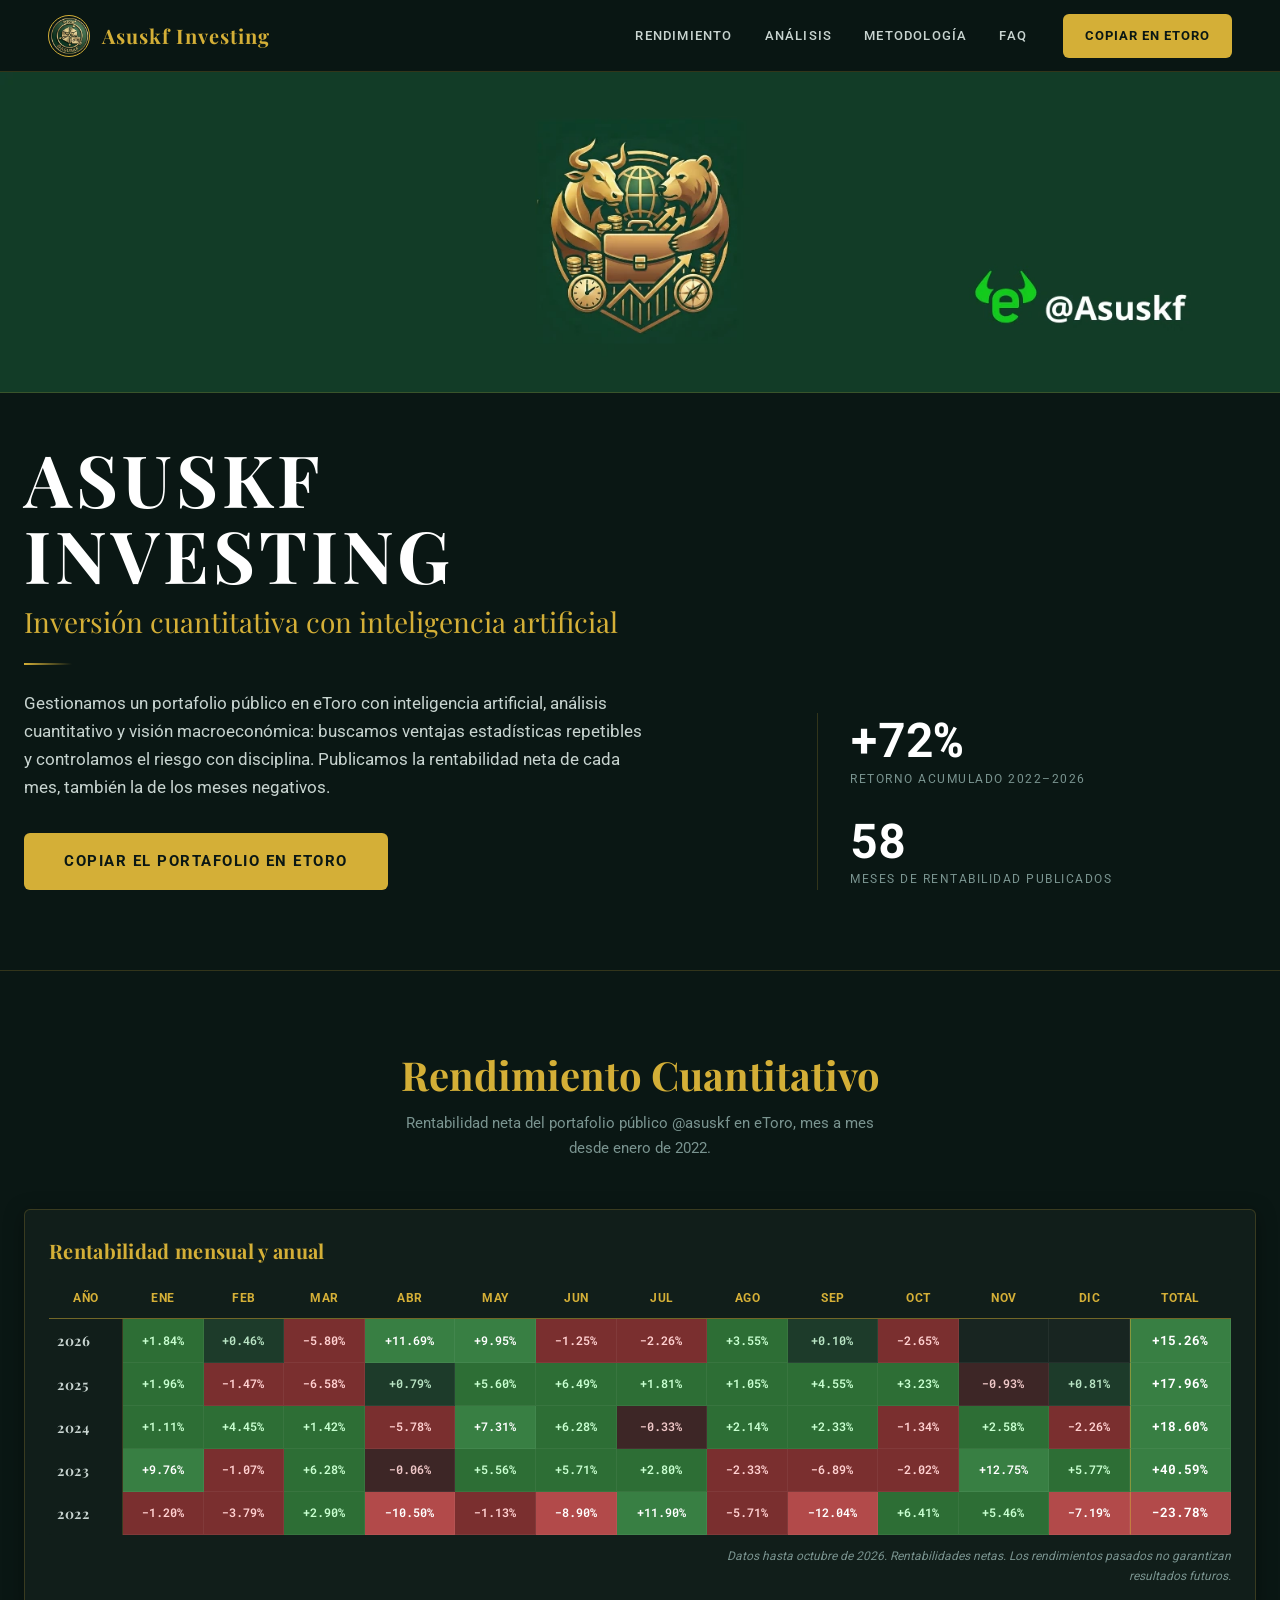
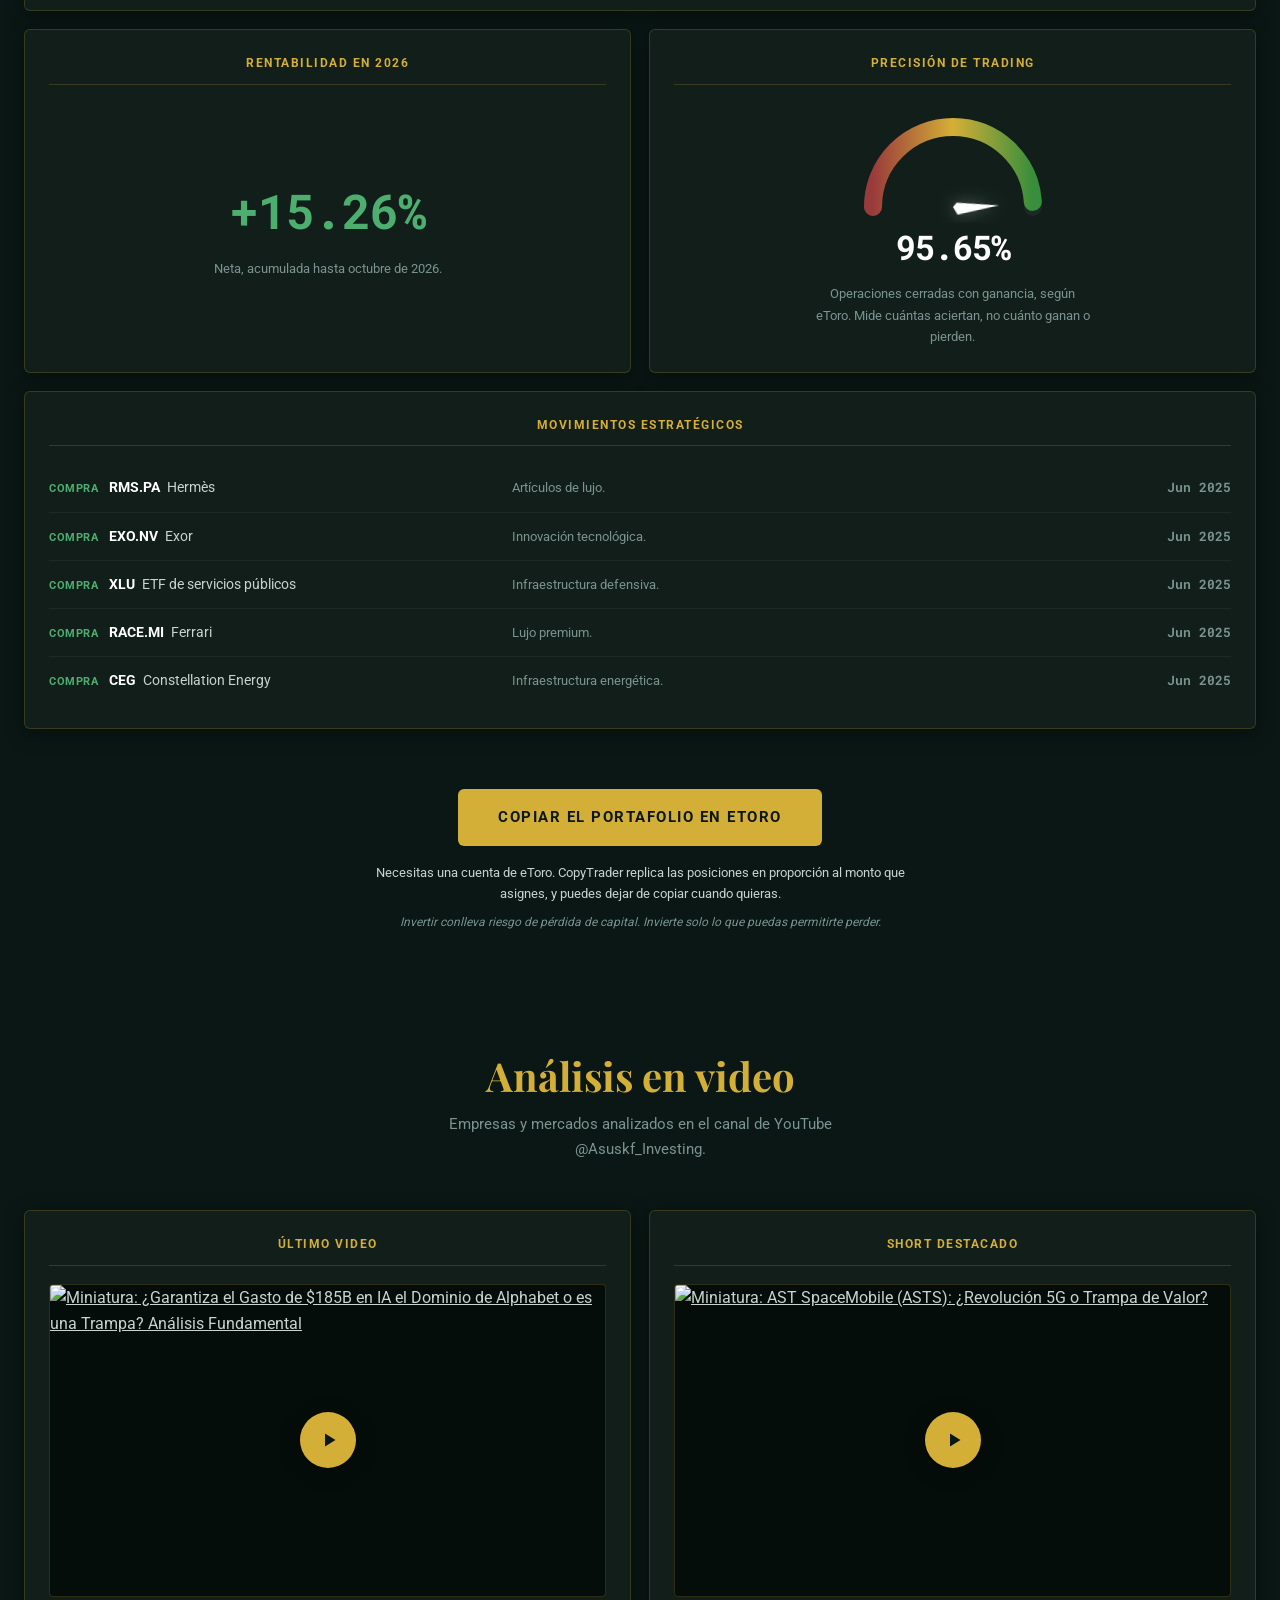
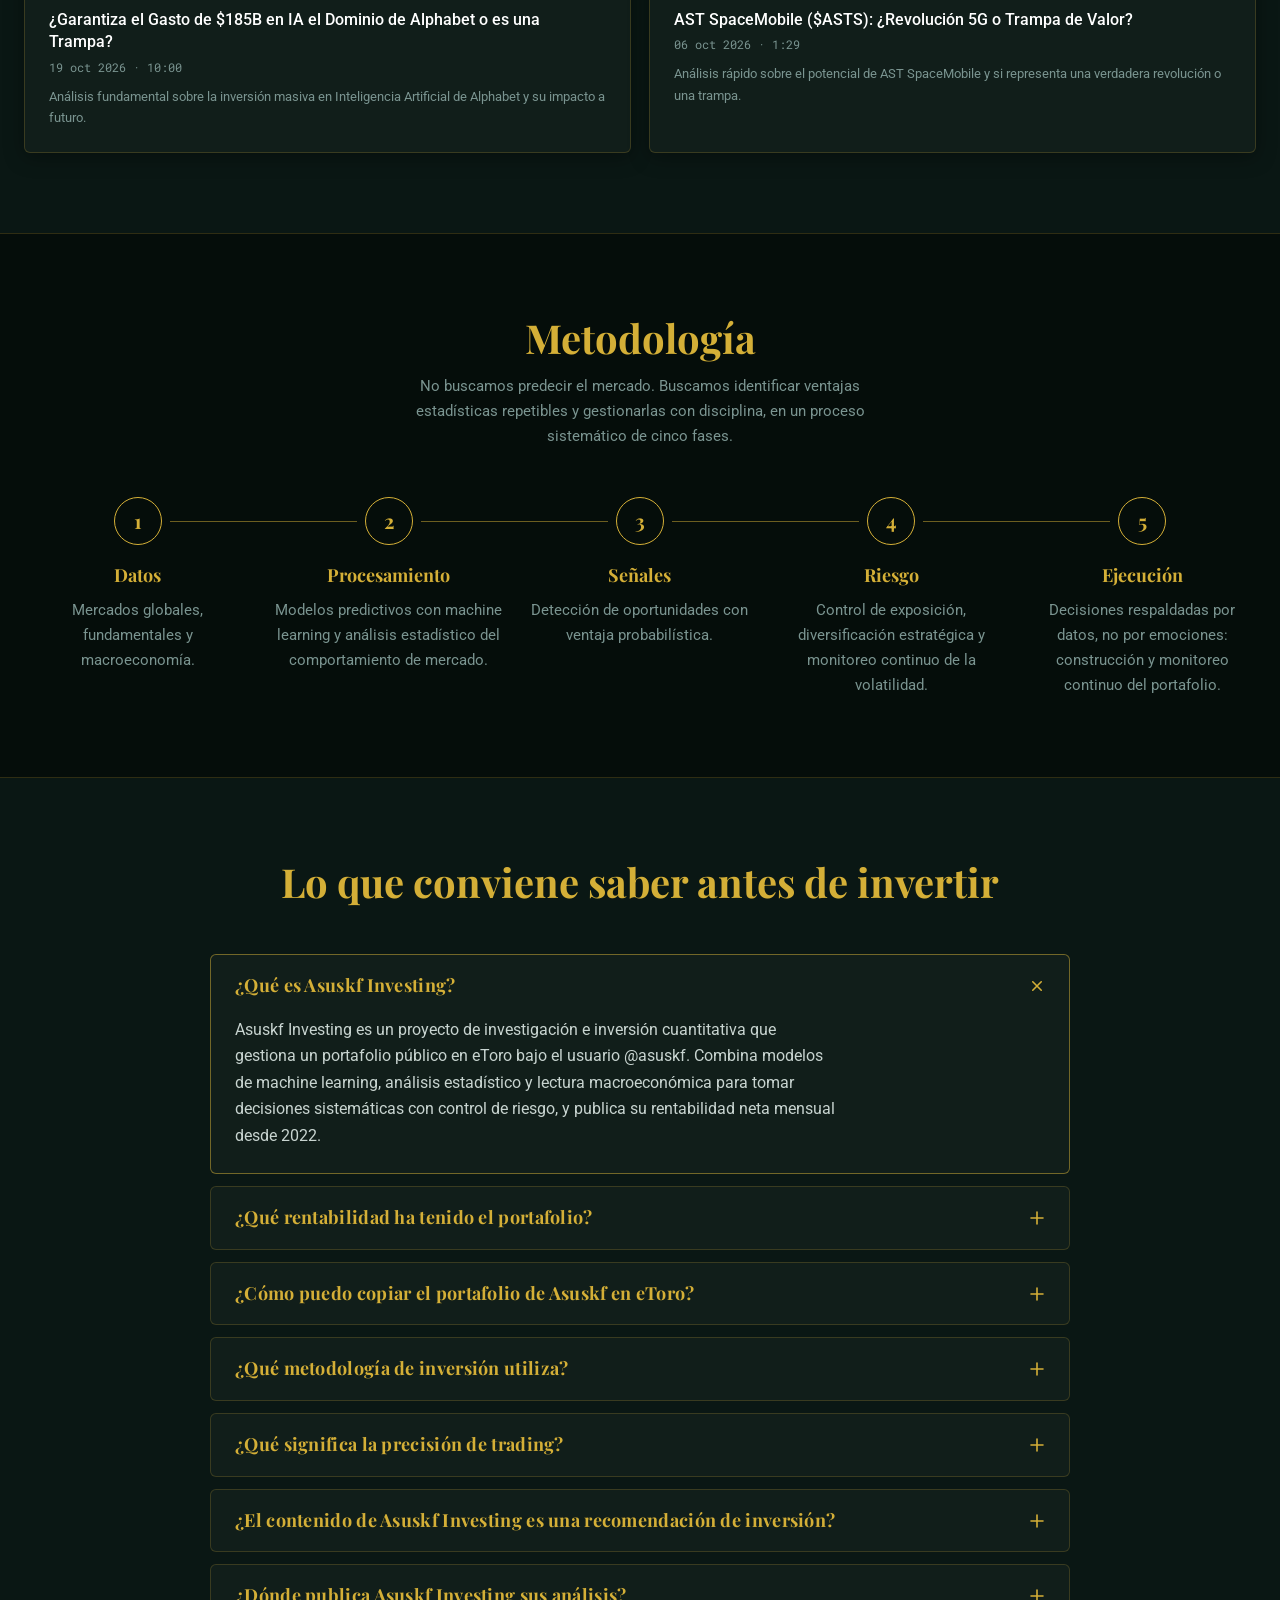
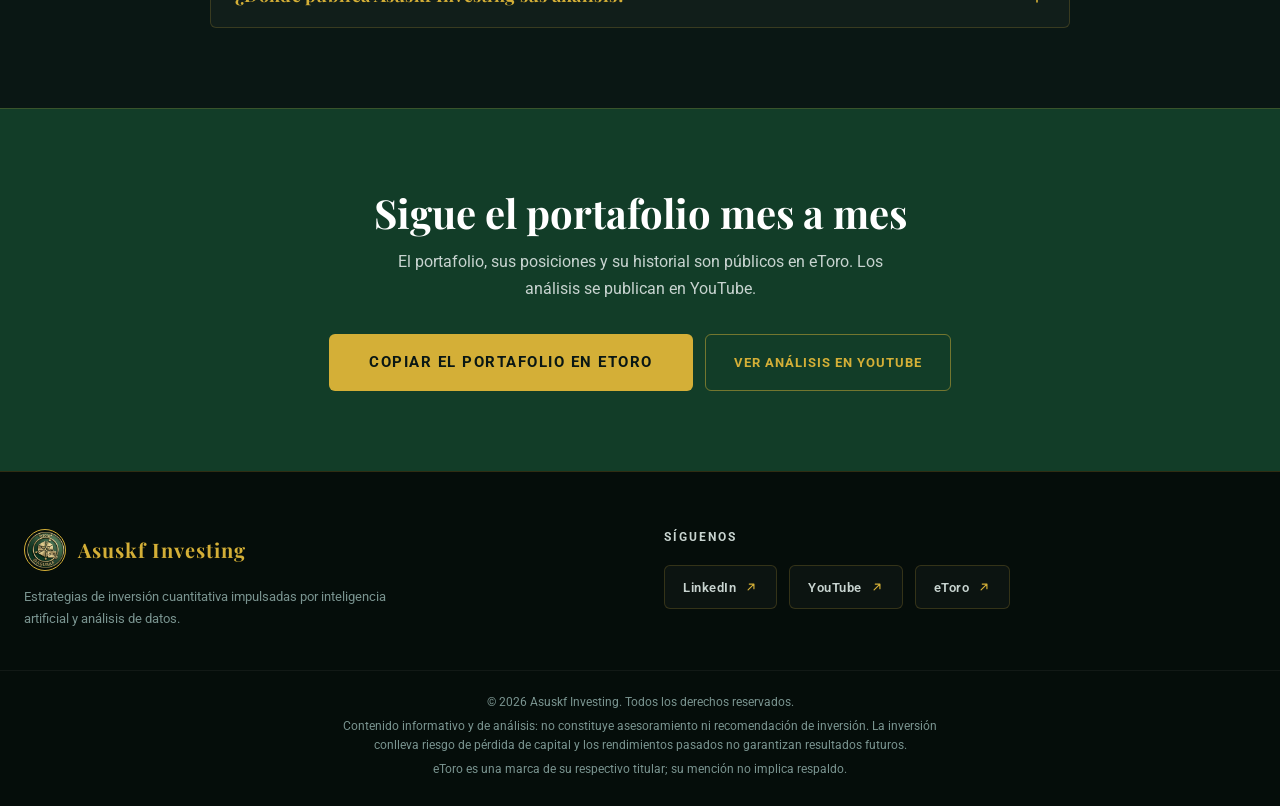
==== commit 1963d1c7: "feat(home) Update data in home page" ====
--- a/index.html
+++ b/index.html
@@ -221,7 +221,7 @@
                                 </tr>
                             </thead>
                             <tbody>
-                                <tr><th scope="row">2026</th><td>1.84%</td><td>0.46%</td><td>−5.80%</td><td>11.69%</td><td>9.95%</td><td>−1.25%</td><td>−2.26%</td><td>3.55%</td><td>−0.63%</td><td></td><td></td><td></td><td>17.54%</td></tr>
+                                <tr><th scope="row">2026</th><td>1.84%</td><td>0.46%</td><td>−5.80%</td><td>11.69%</td><td>9.95%</td><td>−1.25%</td><td>−2.26%</td><td>3.55%</td><td>0.10%</td><td>-2.65%</td><td></td><td></td><td>15.26%</td></tr>
                                 <tr><th scope="row">2025</th><td>1.96%</td><td>−1.47%</td><td>−6.58%</td><td>0.79%</td><td>5.60%</td><td>6.49%</td><td>1.81%</td><td>1.05%</td><td>4.55%</td><td>3.23%</td><td>−0.93%</td><td>0.81%</td><td>17.96%</td></tr>
                                 <tr><th scope="row">2024</th><td>1.11%</td><td>4.45%</td><td>1.42%</td><td>−5.78%</td><td>7.31%</td><td>6.28%</td><td>−0.33%</td><td>2.14%</td><td>2.33%</td><td>−1.34%</td><td>2.58%</td><td>−2.26%</td><td>18.60%</td></tr>
                                 <tr><th scope="row">2023</th><td>9.76%</td><td>−1.07%</td><td>6.28%</td><td>−0.06%</td><td>5.56%</td><td>5.71%</td><td>2.80%</td><td>−2.33%</td><td>−6.89%</td><td>−2.02%</td><td>12.75%</td><td>5.77%</td><td>40.59%</td></tr>
@@ -315,36 +315,36 @@
                 <!-- Videos: al cambiarlos, actualiza data-video-id, href, las URL de la imagen, título, descripción, fecha (datetime) y data-duration.
                      main.js publica el VideoObject (datos estructurados) a partir de cada tarjeta. -->
                 <div class="video-grid">
-                    <article class="card card-youtube reveal" data-video-id="MOt5LrbOhiI" data-duration="PT8M50S">
+                    <article class="card card-youtube reveal" data-video-id="ZpGTKTvSVcw" data-duration="PT10M00S">
                         <h3>Último video</h3>
                         <div class="video-container custom-thumbnail">
-                            <a href="https://www.youtube.com/watch?v=MOt5LrbOhiI" target="_blank" rel="noopener" class="youtube-thumbnail-link" data-cta="youtube-video">
-                                <img src="https://img.youtube.com/vi/MOt5LrbOhiI/hqdefault.jpg"
-                                     srcset="https://img.youtube.com/vi/MOt5LrbOhiI/mqdefault.jpg 320w, https://img.youtube.com/vi/MOt5LrbOhiI/hqdefault.jpg 480w, https://img.youtube.com/vi/MOt5LrbOhiI/maxresdefault.jpg 1280w"
-                                     sizes="(max-width: 900px) calc(100vw - 98px), 600px"
-                                     alt="Miniatura: ¿Sobrevivirá Berkshire Hathaway sin Warren Buffett? El test de estrés definitivo" width="1280" height="720" loading="lazy" decoding="async">
+                            <a href="https://www.youtube.com/watch?v=ZpGTKTvSVcw" target="_blank" rel="noopener" class="youtube-thumbnail-link" data-cta="youtube-video">
+                                <img src="https://img.youtube.com/vi/ZpGTKTvSVcw/hqdefault.jpg"
+                                    srcset="https://img.youtube.com/vi/ZpGTKTvSVcw/mqdefault.jpg 320w, https://img.youtube.com/vi/ZpGTKTvSVcw/hqdefault.jpg 480w, https://img.youtube.com/vi/ZpGTKTvSVcw/maxresdefault.jpg 1280w"
+                                    sizes="(max-width: 900px) calc(100vw - 98px), 600px"
+                                    alt="Miniatura: ¿Garantiza el Gasto de $185B en IA el Dominio de Alphabet o es una Trampa? Análisis Fundamental" width="1280" height="720" loading="lazy" decoding="async">
                                 <span class="play-button" aria-hidden="true"><svg viewBox="0 0 24 24"><path d="M8 5.5v13l10.5-6.5z"/></svg></span>
                             </a>
                         </div>
-                        <p class="video-title">¿Sobrevivirá Berkshire Hathaway sin Warren Buffett? El test de estrés definitivo</p>
-                        <p class="video-meta"><time datetime="2026-09-13T04:00:06-07:00">13 sep 2026</time> · 8:50</p>
-                        <p class="sub-text">Análisis de la nueva era de Berkshire Hathaway y su test de estrés financiero.</p>
+                        <p class="video-title">¿Garantiza el Gasto de $185B en IA el Dominio de Alphabet o es una Trampa?</p>
+                        <p class="video-meta"><time datetime="2026-10-19">19 oct 2026</time> · 10:00</p>
+                        <p class="sub-text">Análisis fundamental sobre la inversión masiva en Inteligencia Artificial de Alphabet y su impacto a futuro.</p>
                     </article>
 
-                    <article class="card card-youtube reveal" data-video-id="Go4yszVjIx8" data-duration="PT1M17S">
+                    <article class="card card-youtube reveal" data-video-id="5KxbAecOfyA" data-duration="PT1M29S">
                         <h3>Short destacado</h3>
                         <div class="video-container custom-thumbnail">
-                            <a href="https://youtube.com/shorts/Go4yszVjIx8" target="_blank" rel="noopener" class="youtube-thumbnail-link" data-cta="youtube-short">
-                                <img src="https://img.youtube.com/vi/Go4yszVjIx8/hqdefault.jpg"
-                                     srcset="https://img.youtube.com/vi/Go4yszVjIx8/mqdefault.jpg 320w, https://img.youtube.com/vi/Go4yszVjIx8/hqdefault.jpg 480w, https://img.youtube.com/vi/Go4yszVjIx8/maxresdefault.jpg 1280w"
-                                     sizes="(max-width: 900px) calc(100vw - 98px), 600px"
-                                     alt="Miniatura: Berkshire Hathaway, ¿compra maestra o banderas rojas?" width="1280" height="720" loading="lazy" decoding="async">
+                            <a href="https://youtube.com/shorts/5KxbAecOfyA" target="_blank" rel="noopener" class="youtube-thumbnail-link" data-cta="youtube-short">
+                                <img src="https://img.youtube.com/vi/5KxbAecOfyA/hqdefault.jpg"
+                                    srcset="https://img.youtube.com/vi/5KxbAecOfyA/mqdefault.jpg 320w, https://img.youtube.com/vi/5KxbAecOfyA/hqdefault.jpg 480w, https://img.youtube.com/vi/5KxbAecOfyA/maxresdefault.jpg 1280w"
+                                    sizes="(max-width: 900px) calc(100vw - 98px), 600px"
+                                    alt="Miniatura: AST SpaceMobile (ASTS): ¿Revolución 5G o Trampa de Valor?" width="1280" height="720" loading="lazy" decoding="async">
                                 <span class="play-button" aria-hidden="true"><svg viewBox="0 0 24 24"><path d="M8 5.5v13l10.5-6.5z"/></svg></span>
                             </a>
                         </div>
-                        <p class="video-title">Berkshire Hathaway: ¿compra maestra o banderas rojas?</p>
-                        <p class="video-meta"><time datetime="2026-09-16T05:00:22-07:00">16 sep 2026</time> · 1:17</p>
-                        <p class="sub-text">¿Sigue siendo buena compra o esconde banderas rojas? Análisis rápido de su ecosistema.</p>
+                        <p class="video-title">AST SpaceMobile ($ASTS): ¿Revolución 5G o Trampa de Valor?</p>
+                        <p class="video-meta"><time datetime="2026-10-06">06 oct 2026</time> · 1:29</p>
+                        <p class="sub-text">Análisis rápido sobre el potencial de AST SpaceMobile y si representa una verdadera revolución o una trampa.</p>
                     </article>
                 </div>
             </div>
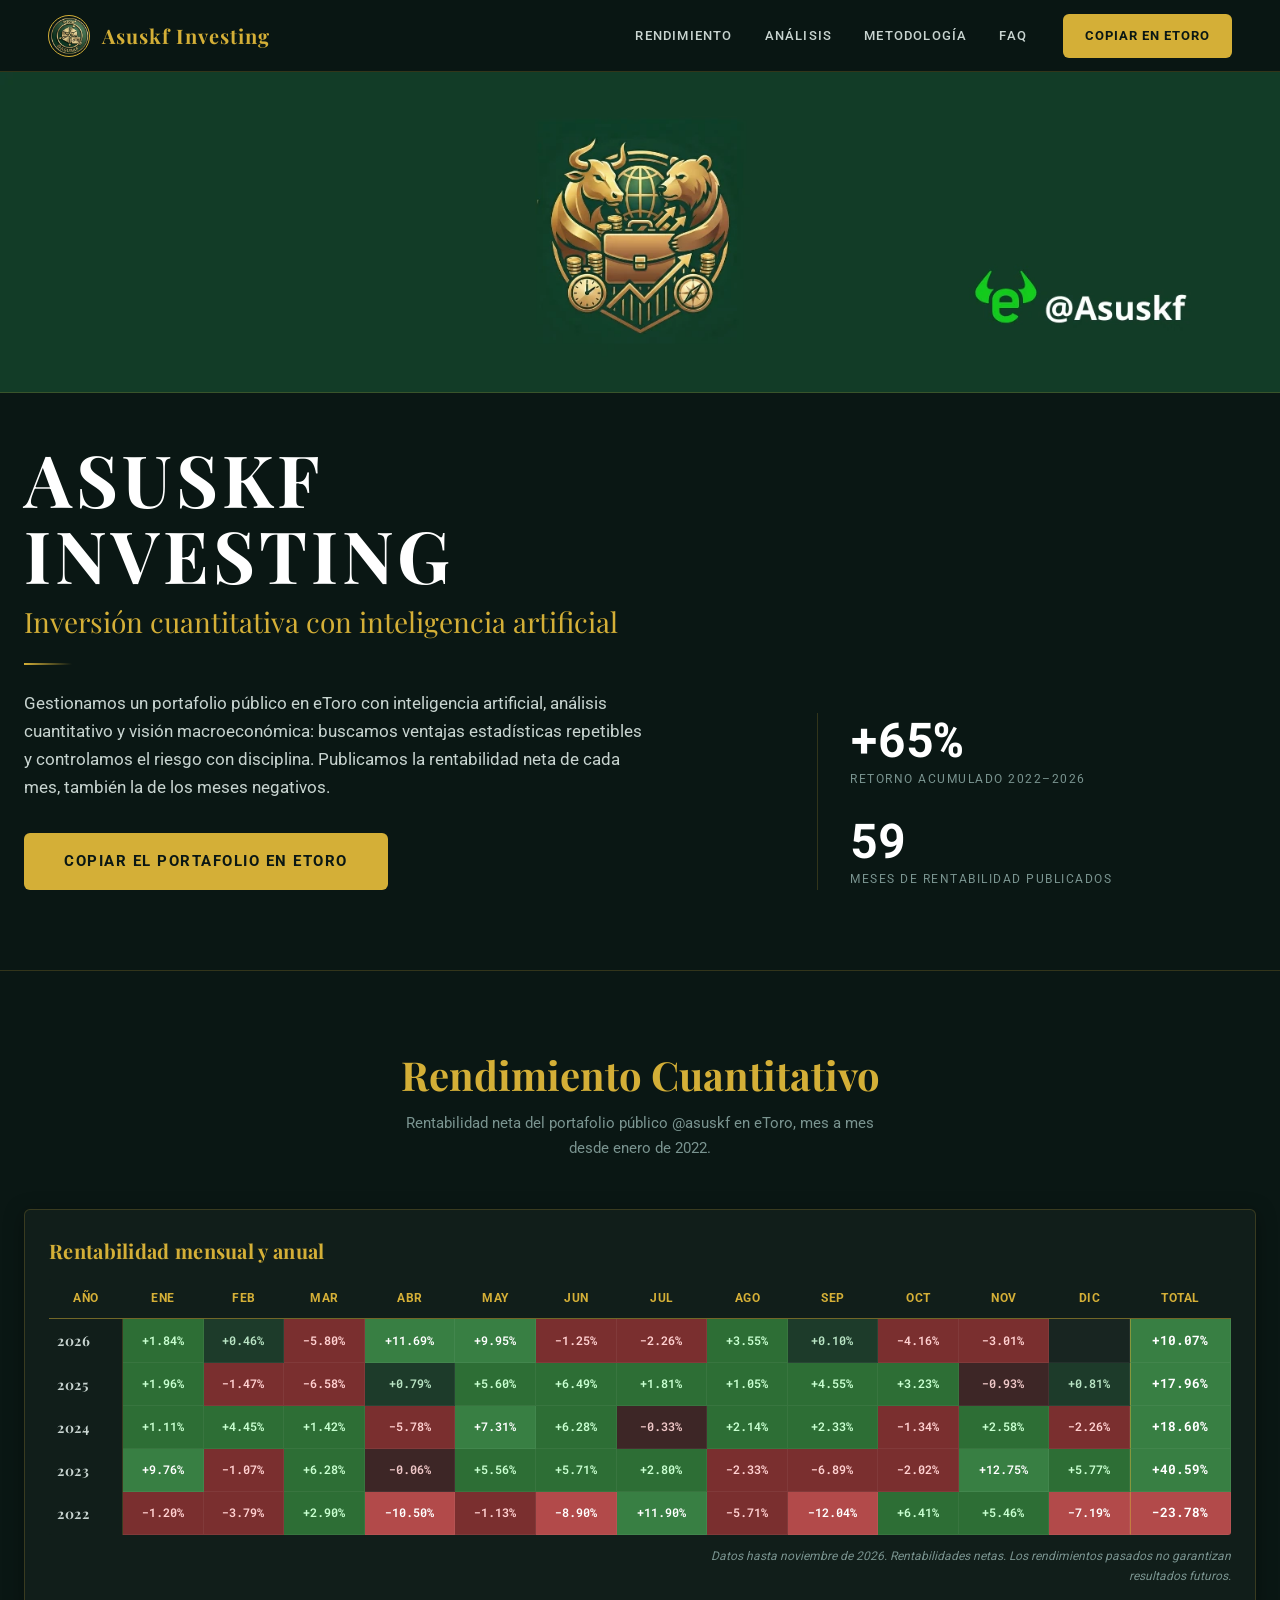
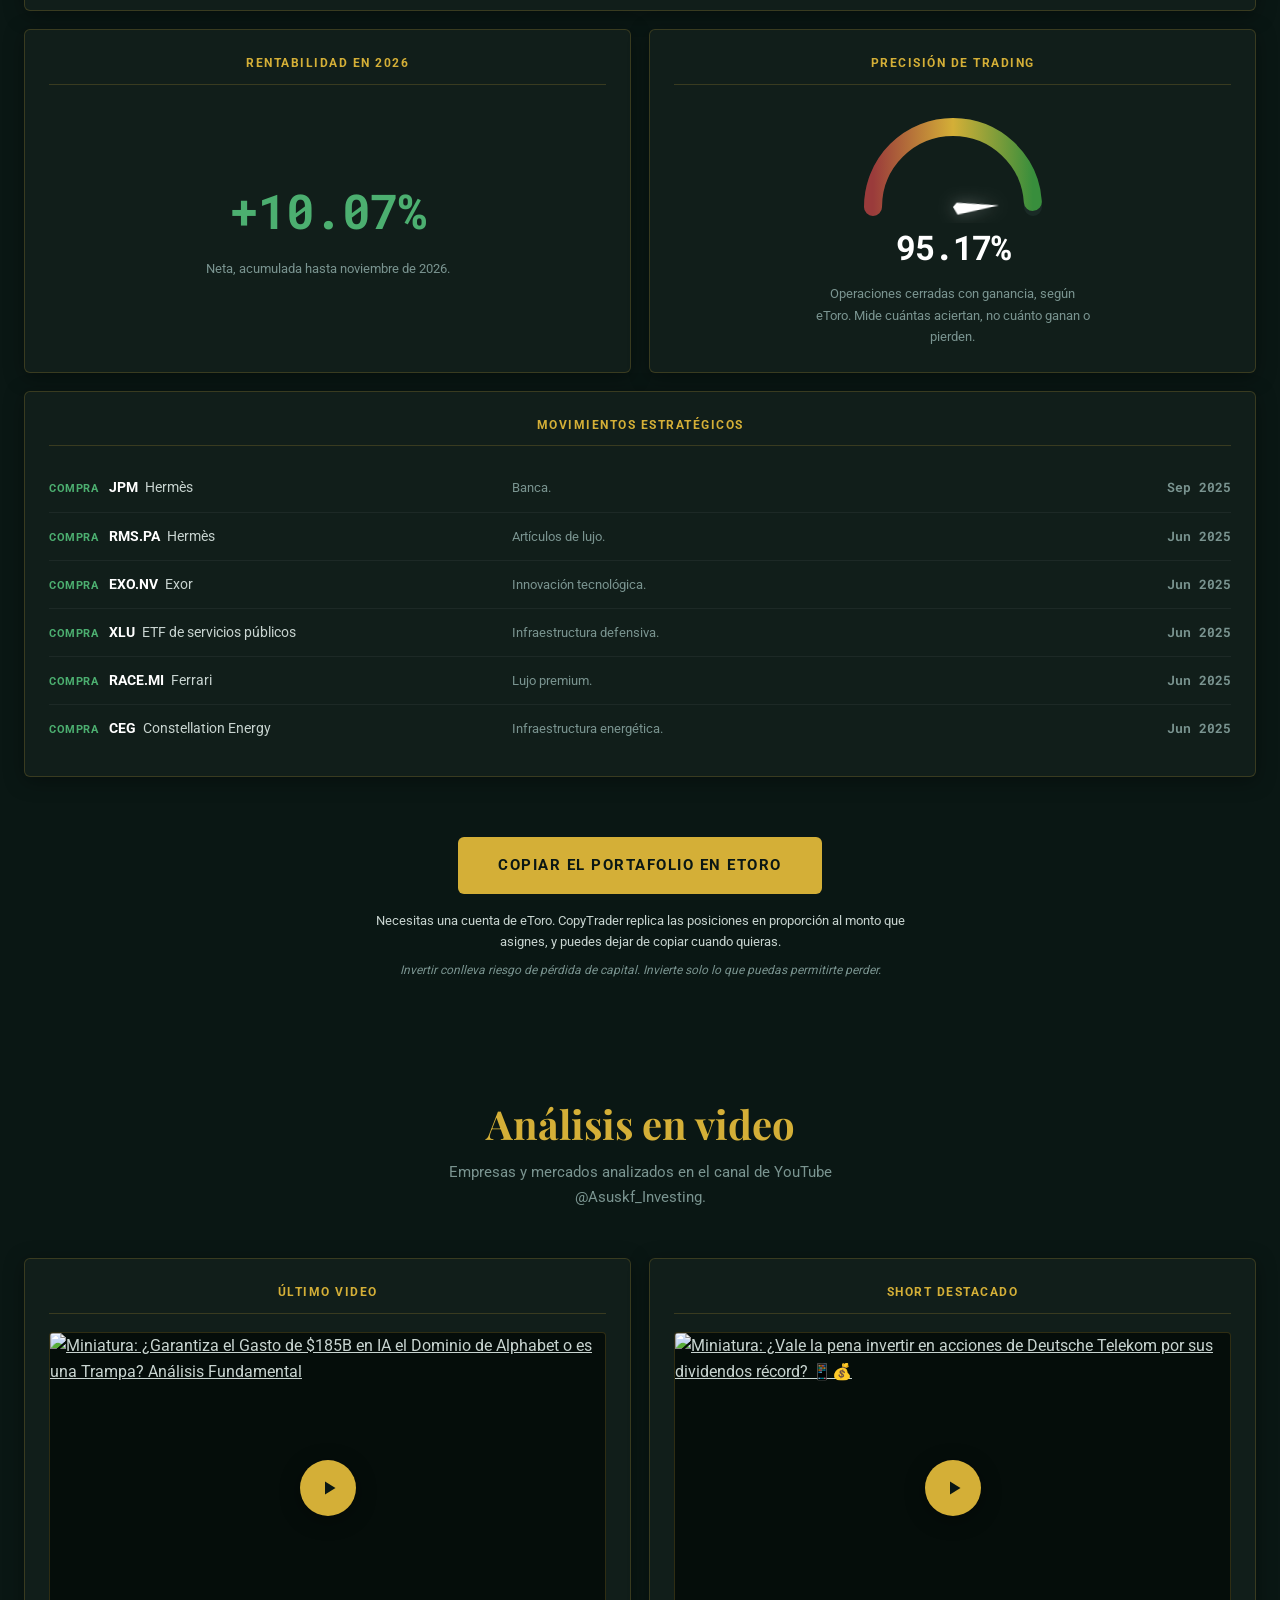
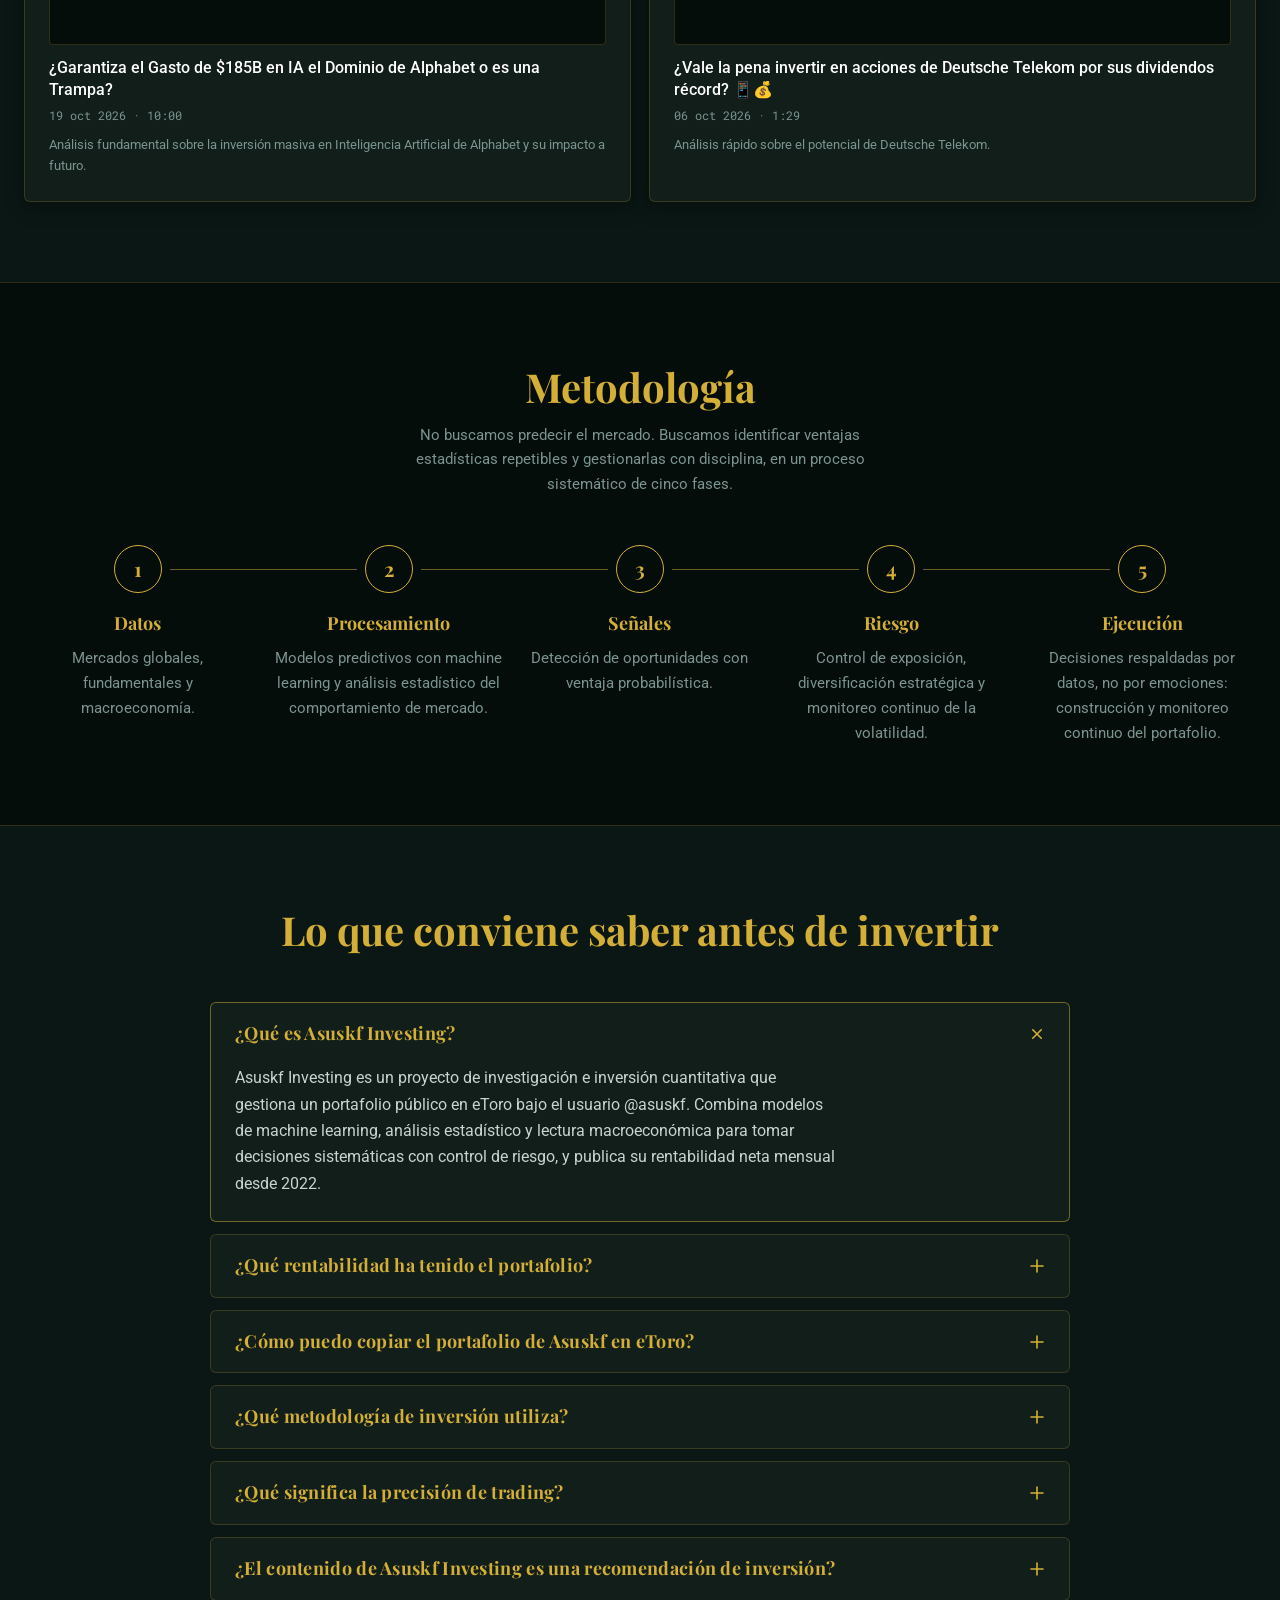
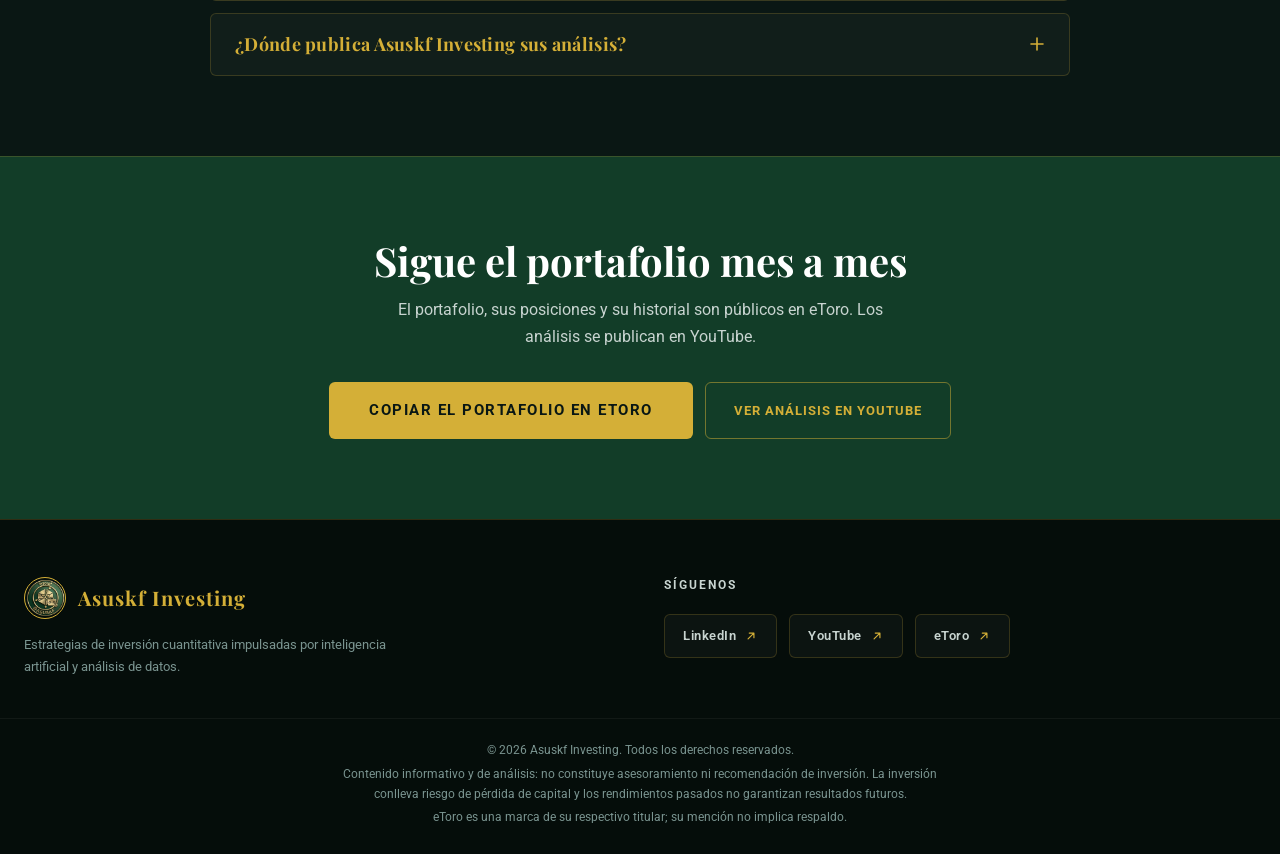
==== commit c4a99436: "Update index.html" ====
--- a/index.html
+++ b/index.html
@@ -221,7 +221,7 @@
                                 </tr>
                             </thead>
                             <tbody>
-                                <tr><th scope="row">2026</th><td>1.84%</td><td>0.46%</td><td>−5.80%</td><td>11.69%</td><td>9.95%</td><td>−1.25%</td><td>−2.26%</td><td>3.55%</td><td>0.10%</td><td>-2.65%</td><td></td><td></td><td>15.26%</td></tr>
+                                <tr><th scope="row">2026</th><td>1.84%</td><td>0.46%</td><td>−5.80%</td><td>11.69%</td><td>9.95%</td><td>−1.25%</td><td>−2.26%</td><td>3.55%</td><td>0.10%</td><td>-4.16%</td><td>-3.01</td><td></td><td>10.07%</td></tr>
                                 <tr><th scope="row">2025</th><td>1.96%</td><td>−1.47%</td><td>−6.58%</td><td>0.79%</td><td>5.60%</td><td>6.49%</td><td>1.81%</td><td>1.05%</td><td>4.55%</td><td>3.23%</td><td>−0.93%</td><td>0.81%</td><td>17.96%</td></tr>
                                 <tr><th scope="row">2024</th><td>1.11%</td><td>4.45%</td><td>1.42%</td><td>−5.78%</td><td>7.31%</td><td>6.28%</td><td>−0.33%</td><td>2.14%</td><td>2.33%</td><td>−1.34%</td><td>2.58%</td><td>−2.26%</td><td>18.60%</td></tr>
                                 <tr><th scope="row">2023</th><td>9.76%</td><td>−1.07%</td><td>6.28%</td><td>−0.06%</td><td>5.56%</td><td>5.71%</td><td>2.80%</td><td>−2.33%</td><td>−6.89%</td><td>−2.02%</td><td>12.75%</td><td>5.77%</td><td>40.59%</td></tr>
@@ -269,6 +269,11 @@
                         <h3>Movimientos estratégicos</h3>
                         <ul class="trade-list">
                             <li class="trade-row">
+                                <span class="trade-asset"><span class="buy">COMPRA</span> <span class="ticker">JPM</span> Hermès</span>
+                                <span class="trade-note">Banca.</span>
+                                <time class="trade-date" datetime="2025-06">Sep 2025</time>
+                            </li>
+                            <li class="trade-row">
                                 <span class="trade-asset"><span class="buy">COMPRA</span> <span class="ticker">RMS.PA</span> Hermès</span>
                                 <span class="trade-note">Artículos de lujo.</span>
                                 <time class="trade-date" datetime="2025-06">Jun 2025</time>
@@ -331,20 +336,20 @@
                         <p class="sub-text">Análisis fundamental sobre la inversión masiva en Inteligencia Artificial de Alphabet y su impacto a futuro.</p>
                     </article>
 
-                    <article class="card card-youtube reveal" data-video-id="5KxbAecOfyA" data-duration="PT1M29S">
+                    <article class="card card-youtube reveal" data-video-id="cBH2zqtWe0g" data-duration="PT1M29S">
                         <h3>Short destacado</h3>
                         <div class="video-container custom-thumbnail">
-                            <a href="https://youtube.com/shorts/5KxbAecOfyA" target="_blank" rel="noopener" class="youtube-thumbnail-link" data-cta="youtube-short">
-                                <img src="https://img.youtube.com/vi/5KxbAecOfyA/hqdefault.jpg"
-                                    srcset="https://img.youtube.com/vi/5KxbAecOfyA/mqdefault.jpg 320w, https://img.youtube.com/vi/5KxbAecOfyA/hqdefault.jpg 480w, https://img.youtube.com/vi/5KxbAecOfyA/maxresdefault.jpg 1280w"
+                            <a href="https://youtube.com/shorts/cBH2zqtWe0g" target="_blank" rel="noopener" class="youtube-thumbnail-link" data-cta="youtube-short">
+                                <img src="https://img.youtube.com/vi/cBH2zqtWe0g/hqdefault.jpg"
+                                    srcset="https://img.youtube.com/vi/cBH2zqtWe0g/mqdefault.jpg 320w, https://img.youtube.com/vi/cBH2zqtWe0g/hqdefault.jpg 480w, https://img.youtube.com/vi/cBH2zqtWe0g/maxresdefault.jpg 1280w"
                                     sizes="(max-width: 900px) calc(100vw - 98px), 600px"
-                                    alt="Miniatura: AST SpaceMobile (ASTS): ¿Revolución 5G o Trampa de Valor?" width="1280" height="720" loading="lazy" decoding="async">
+                                    alt="Miniatura: ¿Vale la pena invertir en acciones de Deutsche Telekom por sus dividendos récord? 📱💰 " width="1280" height="720" loading="lazy" decoding="async">
                                 <span class="play-button" aria-hidden="true"><svg viewBox="0 0 24 24"><path d="M8 5.5v13l10.5-6.5z"/></svg></span>
                             </a>
                         </div>
-                        <p class="video-title">AST SpaceMobile ($ASTS): ¿Revolución 5G o Trampa de Valor?</p>
+                        <p class="video-title">¿Vale la pena invertir en acciones de Deutsche Telekom por sus dividendos récord? 📱💰 </p>
                         <p class="video-meta"><time datetime="2026-10-06">06 oct 2026</time> · 1:29</p>
-                        <p class="sub-text">Análisis rápido sobre el potencial de AST SpaceMobile y si representa una verdadera revolución o una trampa.</p>
+                        <p class="sub-text">Análisis rápido sobre el potencial de Deutsche Telekom.</p>
                     </article>
                 </div>
             </div>
